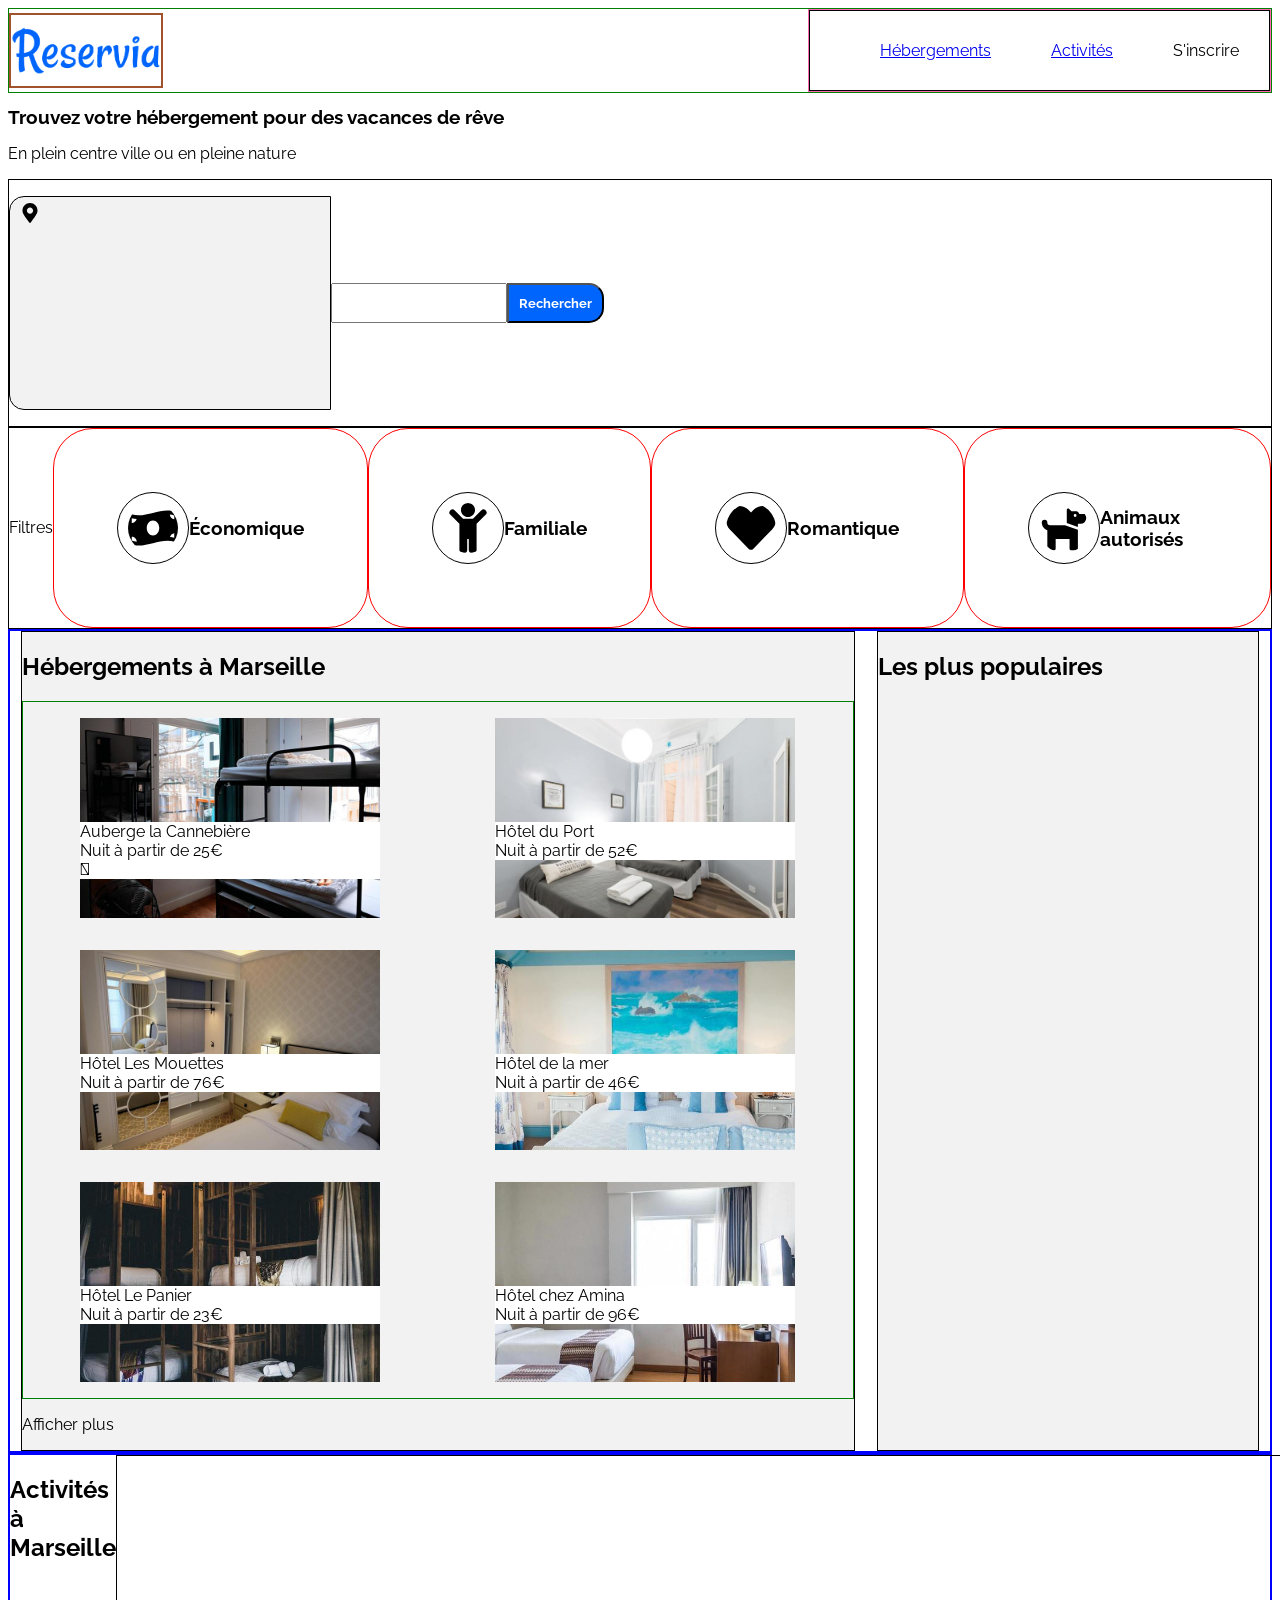
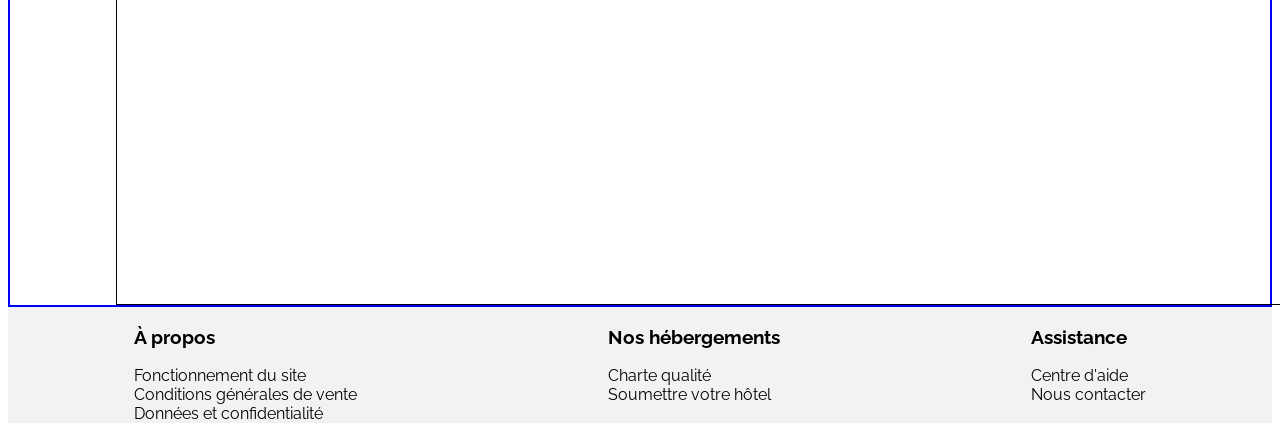
==== P2_alignan_jeanbaptiste/index.html @ acdf5f03 "Add files via upload Img section1 (hébergement) positionné. Légende en cours d'implémentation" ====
<!Doctype html>

<html>
    <head>
        <meta charset="UTF-8">
        <!-- Open Graph data -->
        <meta property="og:title" content="Reservia"/>
        <meta property="og:type" content="website"/>
        <meta property="og:url" content="http://www.reservia.com/"/>
        <meta property="og:image" content="http://example.com/image.jpg"/>
        <meta property="og:description" content="Trouvez votre hébergement pour des vacances de rêve"/>
        <!-- Twitter Card data -->
        <meta name="twitter:card" content="Rerservia, le site de location d'hébergements en France">
        <meta name="twitter:site" content="@publisher_handle">
        <meta name="twitter:title" content="Reservia">
        <meta name="twitter:description" content="Trouvez votre hébergement pour des vacances de rêve">
        <meta name="twitter:creator" content="Jean-Baptiste ALIGNAN">
        <!-- Twitter Summary card images must be at least 200x200px -->
        <meta name="twitter:image" content="http://www.example.com/image.jpg">
        <link rel="stylesheet" href="style.css">
        <link href="https://fonts.googleapis.com/css2?family=Raleway:wght@100&display=swap" rel="stylesheet">
        <link rel="stylesheet" href="https://cdnjs.cloudflare.com/ajax/libs/font-awesome/4.7.0/css/font-awesome.min.css">
        <title>Reservia</title>
    </head>

    <body>

        <header>
            <div>
                <img src="Projet 2 - Reservia/images/logo/Reservia@3x.png" title="Reservia" alt="Logo Reservia" id="logo">
                <nav>
                    <ul>
                        <li><a href="#hebergements">Hébergements</a></li>
                        <li><a href="#activites">Activités</a></li>
                        <li>S'inscrire</li>
                    </ul>
                </nav>
            </div>
                
                    <h1>Trouvez votre hébergement pour des vacances de rêve</h1>
                    <p>En plein centre ville ou en pleine nature</p>
                
                <form method="POST" action="traitement.php">
                    <figure id="placeholder">
                        <img  src="Projet 2 - Reservia/images/icones/map-marker-alt-solid.svg" height="20px" width="20px">
                    </figure>
                    <input type="text" name="town" id="town">
                    <input type="submit" value="Rechercher">
                </form>

                <form method="POST" action="traitement.php">
                    <p>Filtres</p>
                    <input type="checkbox" name="economic" id="economic">
                    <label for="economic"><img  src="Projet 2 - Reservia/images/icones/money-bill-wave-solid.svg" class="icons">&#201;conomique</label>
                    <input type="checkbox" name="family" id="family">
                    <label for="family"><img  src="Projet 2 - Reservia/images/icones/child-solid.svg">Familiale</label>
                    <input type="checkbox" name="romantic" id="romantic">
                    <label for="romantic"><img  src="Projet 2 - Reservia/images/icones/heart-solid.svg" class="icons">Romantique</label>
                    <input type="checkbox" name="pet" id="pet">
                    <label for="pet"><img  src="Projet 2 - Reservia/images/icones/dog-solid.svg" class="icons">Animaux autorisés</label>
                </form>
        </header>


        <!--Première section
        Recherche des héergements et annonces les plus populaires-->
        <section>
            <article>
                <h2>Hébergements à Marseille</h2>
                    <div>
                        <figure>
                            <img src="Projet 2 - Reservia/images/hebergements/4_small/marcus-loke-WQJvWU_HZFo-unsplash.jpg">
                            <figcaption>Auberge la Cannebière<br>
                                        Nuit à partir de 25€<br>
                                        <i class="fas fa-camera"></i>
                                        </figcaption>
                        </figure>
                        <figure>
                            <img src="Projet 2 - Reservia/images/hebergements/4_small/fred-kleber-gTbaxaVLvsg-unsplash.jpg">
                            <figcaption>Hôtel du Port<br>
                                        Nuit à partir de 52€</figcaption>
                        </figure>
                        <figure>
                            <img src="Projet 2 - Reservia/images/hebergements/4_small/reisetopia-B8WIgxA_PFU-unsplash.jpg">
                            <figcaption>Hôtel Les Mouettes<br>
                                        Nuit à partir de 76€</figcaption>
                        </figure>                                       
                        <figure>
                            <img src="Projet 2 - Reservia/images/hebergements/4_small/annie-spratt-Eg1qcIitAuA-unsplash.jpg">
                            <figcaption>Hôtel de la mer<br>
                                        Nuit à partir de 46€<br>
                                        </figcaption>
                        </figure>
                        <figure>
                            <img src="Projet 2 - Reservia/images/hebergements/4_small/nicate-lee-kT-ZyaiwBe0-unsplash.jpg" alt="">
                        <figcaption>Hôtel Le Panier<br>
                                    Nuit à partir de 23€</figcaption>
                        </figure>
                        <figure>
                            <img src="Projet 2 - Reservia/images/hebergements/4_small/febrian-zakaria-M6S1WvfW68A-unsplash.jpg">
                            <figcaption>Hôtel chez Amina<br>
                                        Nuit à partir de 96€</figcaption>
                        </figure>
                    </div>                   
                <p>Afficher plus</p>
            </article>
            
            <aside class="containerTwo">
                <h2>Les plus populaires</h2>
                <div>
                    <figure class="imageTown">
                        <img src="" alt="">
                        <figcaption></figcaption>
                    </figure>
                    <figure class="imageTown">
                        <img src="" alt="">
                        <figcaption></figcaption>
                    </figure>
                    <figure class="imageTown">
                        <img src="" alt="">
                        <figcaption></figcaption>
                    </figure>
                </div>
            </aside>
        </section>

        <!--Deuxième section
        Les activités de la ville-->
        <section>
            <h2 id="activites">Activités à Marseille</h2>
            <div class="activities">
                <div>
                    <figure class="imageTown">
                        <img src="" alt="">
                        <figcaption></figcaption>
                    </figure>
                </div>
                <div>
                    <figure class="imageTown">
                        <img src="" alt="">
                        <figcaption></figcaption>
                    </figure>
                    <figure class="imageTown">
                        <img src="" alt="">
                        <figcaption></figcaption>
                    </figure>
                </div>
                <div>
                    <figure class="imageTown">
                        <img src="" alt="">
                        <figcaption></figcaption>
                    </figure>
                </div>
                <div>
                    <figure class="imageTown">
                        <img src="" alt="">
                        <figcaption></figcaption>
                    </figure>
                    <figure class="imageTown">
                        <img src="" alt="">
                        <figcaption></figcaption>
                    </figure>
                </div>
            </div>
        </section>
 
        <!--Footer-->
        <footer>
            <div>
            <h3>&#192; propos</h3>
                <span>Fonctionnement du site</span>
                <span>Conditions générales de vente</span>
                <span>Données et confidentialité</span>
            </div>
            <div>
            <h3>Nos hébergements</h3>
                <span>Charte qualité</span>
                <span>Soumettre votre hôtel</span>
            </div>
            <div>
            <h3>Assistance</h3>
                <span>Centre d'aide</span>
                <span>Nous contacter</span>
            </div>
        </footer>
        

    </body>

</html>
---- P2_alignan_jeanbaptiste/style.css ----
*{
    font-family: 'Raleway', sans-serif;
}

#logo{
    width: 150px;
    border: 2px solid sienna;
}

header div:first-child{
    display: flex;
    justify-content: space-between;
    align-items: center;
    border: 1px solid green;
}

nav{
    border: 1px solid hotpink;
}

nav ul{
    display: flex;
    list-style-type: none;
    margin: 0;
    border: 1px solid black;
}

nav ul li{
    margin: 0 30px;
    padding: 30px 0;
}

h1{
    font: bold 1.2em 'Raleway', sans-serif;
}

form{
    display: flex;
    align-items: center;
    border: 1px solid black;
}

#placeholder{
    margin-right: 0;
    margin-left: 0;
    padding: 6px 10px 6px 10px;
    background-color:  #F2F2F2;
    border-radius: 15px 0 0 15px;
    border: 1px solid black;
}

input[type="text"]{
    padding: 10px 0 10px 0;
}

input[type="submit"]{
    background-color: #0065FC;
    font-weight: bold;
    color: #FFFFFF;
    padding: 10px;
    border-radius: 0 15px 15px 0;
}

input[type="checkbox"]{
    display: none;
}

label[for]{
    display: flex;
    align-items: center;
    border: 1px solid red;
    font: bold 1.2em 'Raleway', sans-serif;
    padding: 5%;
    border-radius: 40px;
}

label img{
    width: 50px;
    height: 50px;
    border-radius: 50%;
    font-size: 50px;
    padding: 10px;
    border: 1px solid black;
}

section{
    border: 2px solid blue;
    display: flex;
    justify-content: space-around;
}

article{
    background-color: #F2F2F2;
    border: 1px solid black;
    width: 66%;
}

article div{
    border: 1px solid green;
    display: flex;
    justify-content: space-around;
    flex-wrap: wrap;
}

figure{
    width: 300px;
    height: 200px;
}

article div figure img{
    width: 100%;
    height: 100%;
    object-fit: cover;
}

figcaption{
    position: relative;
    bottom:100px;
    background-color: #FFFFFF;
}

.containerTwo{
    background-color: #F2F2F2;
    border: 1px solid black;
}

.activities{
    display: flex;
    justify-content: space-around;
    border: 1px solid black;
}

.imageTown img{
    width: 100%;
     object-fit: cover;
}

footer{
    display: flex;
    justify-content: space-around;
    background-color: #F2F2F2;
}

footer div{
    display: flex;
    flex-direction: column;
}
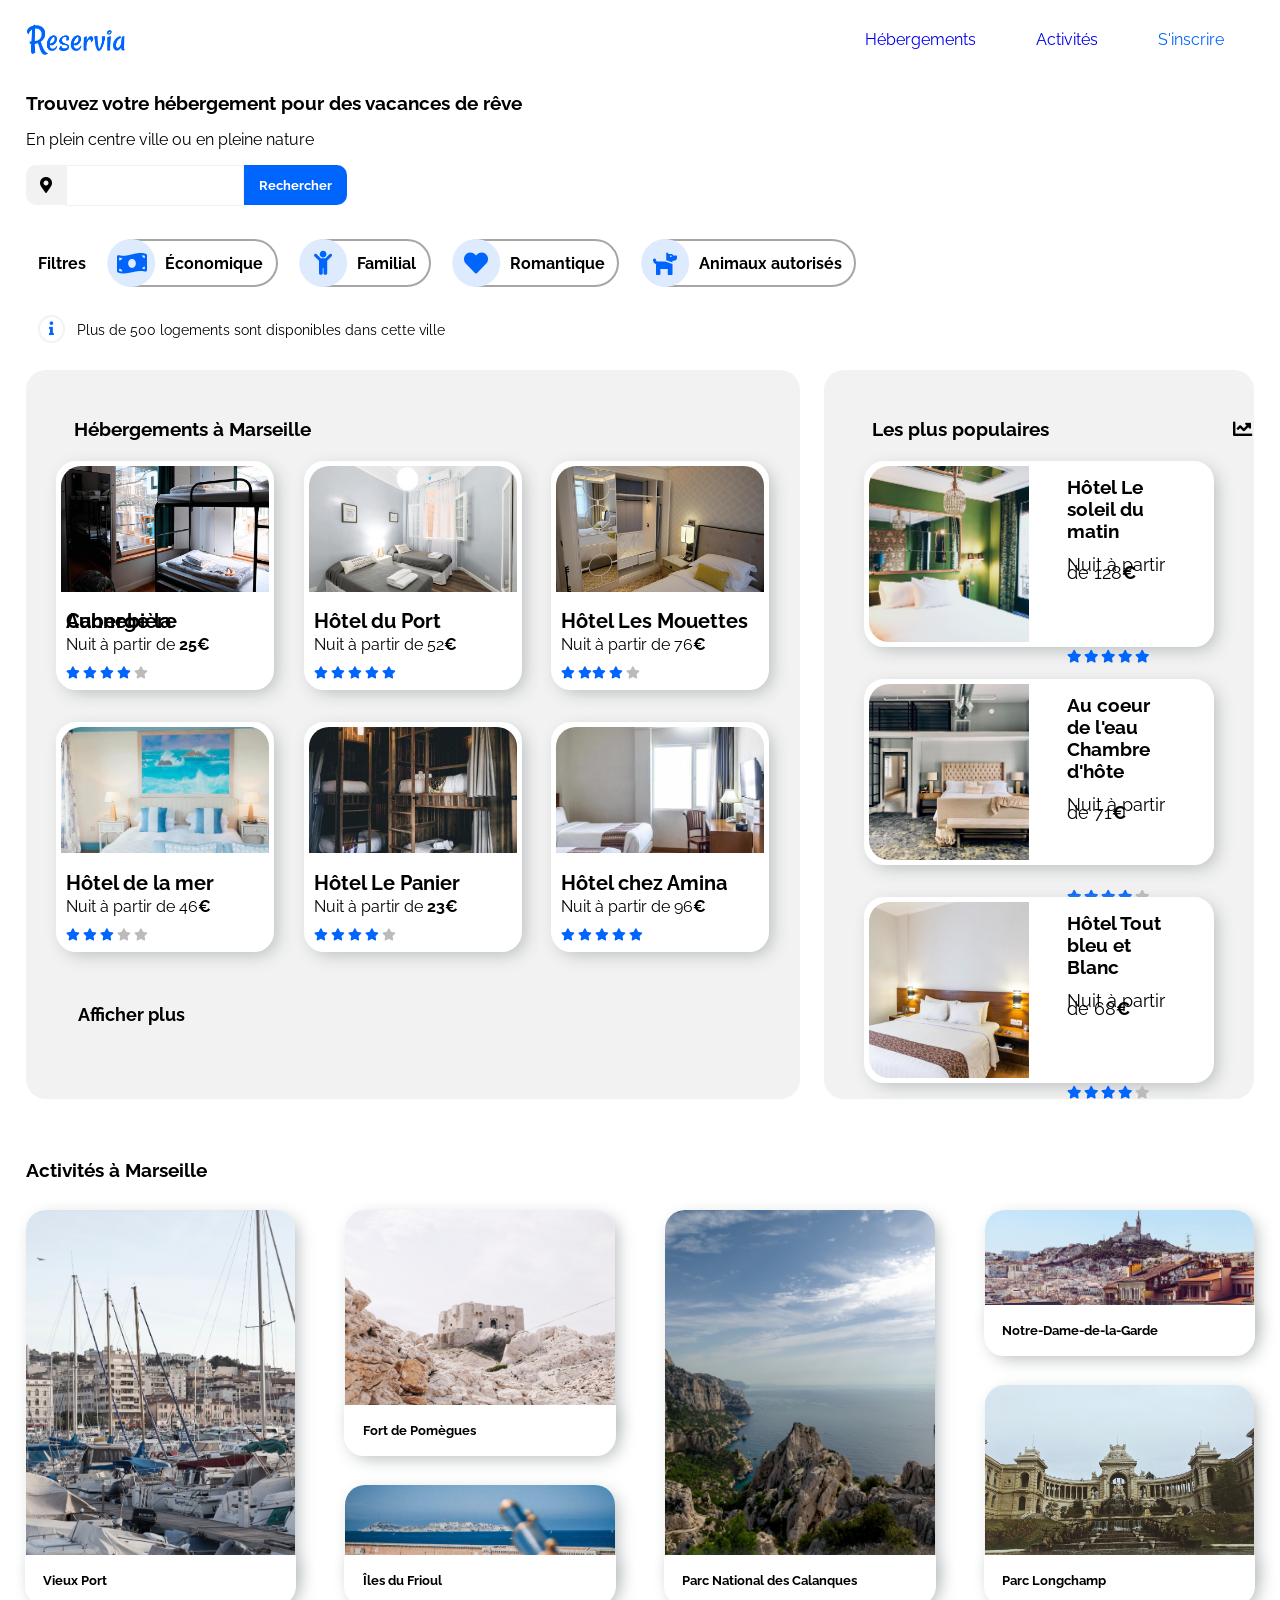
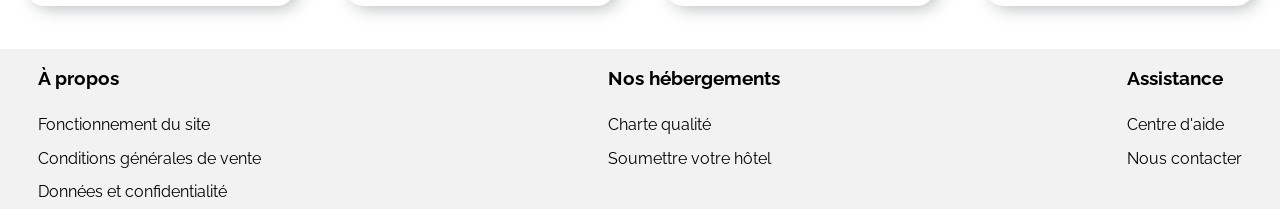
==== commit 932abfa1: "Desktop fini; Iphone presque terminé; Tablette à faire" ====
--- a/P2_alignan_jeanbaptiste/index.html
+++ b/P2_alignan_jeanbaptiste/index.html
@@ -1,190 +1,318 @@
-<!Doctype html>
-
-<html>
-    <head>
-        <meta charset="UTF-8">
-        <!-- Open Graph data -->
-        <meta property="og:title" content="Reservia"/>
-        <meta property="og:type" content="website"/>
-        <meta property="og:url" content="http://www.reservia.com/"/>
-        <meta property="og:image" content="http://example.com/image.jpg"/>
-        <meta property="og:description" content="Trouvez votre hébergement pour des vacances de rêve"/>
-        <!-- Twitter Card data -->
-        <meta name="twitter:card" content="Rerservia, le site de location d'hébergements en France">
-        <meta name="twitter:site" content="@publisher_handle">
-        <meta name="twitter:title" content="Reservia">
-        <meta name="twitter:description" content="Trouvez votre hébergement pour des vacances de rêve">
-        <meta name="twitter:creator" content="Jean-Baptiste ALIGNAN">
-        <!-- Twitter Summary card images must be at least 200x200px -->
-        <meta name="twitter:image" content="http://www.example.com/image.jpg">
-        <link rel="stylesheet" href="style.css">
-        <link href="https://fonts.googleapis.com/css2?family=Raleway:wght@100&display=swap" rel="stylesheet">
-        <link rel="stylesheet" href="https://cdnjs.cloudflare.com/ajax/libs/font-awesome/4.7.0/css/font-awesome.min.css">
-        <title>Reservia</title>
-    </head>
-
-    <body>
-
-        <header>
-            <div>
-                <img src="Projet 2 - Reservia/images/logo/Reservia@3x.png" title="Reservia" alt="Logo Reservia" id="logo">
-                <nav>
-                    <ul>
-                        <li><a href="#hebergements">Hébergements</a></li>
-                        <li><a href="#activites">Activités</a></li>
-                        <li>S'inscrire</li>
-                    </ul>
-                </nav>
-            </div>
-                
-                    <h1>Trouvez votre hébergement pour des vacances de rêve</h1>
-                    <p>En plein centre ville ou en pleine nature</p>
-                
-                <form method="POST" action="traitement.php">
-                    <figure id="placeholder">
-                        <img  src="Projet 2 - Reservia/images/icones/map-marker-alt-solid.svg" height="20px" width="20px">
-                    </figure>
-                    <input type="text" name="town" id="town">
-                    <input type="submit" value="Rechercher">
-                </form>
-
-                <form method="POST" action="traitement.php">
-                    <p>Filtres</p>
-                    <input type="checkbox" name="economic" id="economic">
-                    <label for="economic"><img  src="Projet 2 - Reservia/images/icones/money-bill-wave-solid.svg" class="icons">&#201;conomique</label>
-                    <input type="checkbox" name="family" id="family">
-                    <label for="family"><img  src="Projet 2 - Reservia/images/icones/child-solid.svg">Familiale</label>
-                    <input type="checkbox" name="romantic" id="romantic">
-                    <label for="romantic"><img  src="Projet 2 - Reservia/images/icones/heart-solid.svg" class="icons">Romantique</label>
-                    <input type="checkbox" name="pet" id="pet">
-                    <label for="pet"><img  src="Projet 2 - Reservia/images/icones/dog-solid.svg" class="icons">Animaux autorisés</label>
-                </form>
-        </header>
-
-
-        <!--Première section
-        Recherche des héergements et annonces les plus populaires-->
-        <section>
-            <article>
-                <h2>Hébergements à Marseille</h2>
-                    <div>
-                        <figure>
-                            <img src="Projet 2 - Reservia/images/hebergements/4_small/marcus-loke-WQJvWU_HZFo-unsplash.jpg">
-                            <figcaption>Auberge la Cannebière<br>
-                                        Nuit à partir de 25€<br>
-                                        <i class="fas fa-camera"></i>
-                                        </figcaption>
-                        </figure>
-                        <figure>
-                            <img src="Projet 2 - Reservia/images/hebergements/4_small/fred-kleber-gTbaxaVLvsg-unsplash.jpg">
-                            <figcaption>Hôtel du Port<br>
-                                        Nuit à partir de 52€</figcaption>
-                        </figure>
-                        <figure>
-                            <img src="Projet 2 - Reservia/images/hebergements/4_small/reisetopia-B8WIgxA_PFU-unsplash.jpg">
-                            <figcaption>Hôtel Les Mouettes<br>
-                                        Nuit à partir de 76€</figcaption>
-                        </figure>                                       
-                        <figure>
-                            <img src="Projet 2 - Reservia/images/hebergements/4_small/annie-spratt-Eg1qcIitAuA-unsplash.jpg">
-                            <figcaption>Hôtel de la mer<br>
-                                        Nuit à partir de 46€<br>
-                                        </figcaption>
-                        </figure>
-                        <figure>
-                            <img src="Projet 2 - Reservia/images/hebergements/4_small/nicate-lee-kT-ZyaiwBe0-unsplash.jpg" alt="">
-                        <figcaption>Hôtel Le Panier<br>
-                                    Nuit à partir de 23€</figcaption>
-                        </figure>
-                        <figure>
-                            <img src="Projet 2 - Reservia/images/hebergements/4_small/febrian-zakaria-M6S1WvfW68A-unsplash.jpg">
-                            <figcaption>Hôtel chez Amina<br>
-                                        Nuit à partir de 96€</figcaption>
-                        </figure>
-                    </div>                   
-                <p>Afficher plus</p>
-            </article>
-            
-            <aside class="containerTwo">
-                <h2>Les plus populaires</h2>
-                <div>
-                    <figure class="imageTown">
-                        <img src="" alt="">
-                        <figcaption></figcaption>
-                    </figure>
-                    <figure class="imageTown">
-                        <img src="" alt="">
-                        <figcaption></figcaption>
-                    </figure>
-                    <figure class="imageTown">
-                        <img src="" alt="">
-                        <figcaption></figcaption>
-                    </figure>
-                </div>
-            </aside>
-        </section>
-
-        <!--Deuxième section
-        Les activités de la ville-->
-        <section>
-            <h2 id="activites">Activités à Marseille</h2>
-            <div class="activities">
-                <div>
-                    <figure class="imageTown">
-                        <img src="" alt="">
-                        <figcaption></figcaption>
-                    </figure>
-                </div>
-                <div>
-                    <figure class="imageTown">
-                        <img src="" alt="">
-                        <figcaption></figcaption>
-                    </figure>
-                    <figure class="imageTown">
-                        <img src="" alt="">
-                        <figcaption></figcaption>
-                    </figure>
-                </div>
-                <div>
-                    <figure class="imageTown">
-                        <img src="" alt="">
-                        <figcaption></figcaption>
-                    </figure>
-                </div>
-                <div>
-                    <figure class="imageTown">
-                        <img src="" alt="">
-                        <figcaption></figcaption>
-                    </figure>
-                    <figure class="imageTown">
-                        <img src="" alt="">
-                        <figcaption></figcaption>
-                    </figure>
-                </div>
-            </div>
-        </section>
- 
-        <!--Footer-->
-        <footer>
-            <div>
-            <h3>&#192; propos</h3>
-                <span>Fonctionnement du site</span>
-                <span>Conditions générales de vente</span>
-                <span>Données et confidentialité</span>
-            </div>
-            <div>
-            <h3>Nos hébergements</h3>
-                <span>Charte qualité</span>
-                <span>Soumettre votre hôtel</span>
-            </div>
-            <div>
-            <h3>Assistance</h3>
-                <span>Centre d'aide</span>
-                <span>Nous contacter</span>
-            </div>
-        </footer>
-        
-
-    </body>
-
+<!Doctype html>
+
+<html lang="fr">
+    <head>
+        <meta charset="UTF-8">
+        <meta name="viewport" content="width=device-width, initial-scale=1.0">
+        <!-- Open Graph data -->
+        <meta property="og:title" content="Reservia"/>
+        <meta property="og:type" content="website"/>
+        <meta property="og:url" content="http://www.reservia.com/"/>
+        <meta property="og:image" content="http://example.com/image.jpg"/>
+        <meta property="og:description" content="Trouvez votre hébergement pour des vacances de rêve"/>
+        <!-- Twitter Card data -->
+        <meta name="twitter:card" content="Rerservia, le site de location d'hébergements en France">
+        <meta name="twitter:site" content="@publisher_handle">
+        <meta name="twitter:title" content="Reservia">
+        <meta name="twitter:description" content="Trouvez votre hébergement pour des vacances de rêve">
+        <meta name="twitter:creator" content="Jean-Baptiste ALIGNAN">
+        <!-- Twitter Summary card images must be at least 200x200px -->
+        <meta name="twitter:image" content="http://www.example.com/image.jpg">
+        <link rel="stylesheet" href="style.css">
+        <!-- Police 'Raleway' de Google font-->
+        <link href="https://fonts.googleapis.com/css2?family=Raleway:wght@400;700&display=swap" rel="stylesheet"> 
+        <link rel="stylesheet" href="https://use.fontawesome.com/releases/v5.15.1/css/all.css" integrity="sha384-vp86vTRFVJgpjF9jiIGPEEqYqlDwgyBgEF109VFjmqGmIY/Y4HV4d3Gp2irVfcrp" crossorigin="anonymous">
+        <title>Reservia</title>
+    </head>
+
+    <body>
+
+        <header>
+            <div>
+                <img src="Projet2-Reservia/images/logo/Reservia@3x.png" title="Reservia" alt="Logo Reservia" id="logo">
+                <nav>
+                    <ul>
+                        <li><a href="#hebergements">Hébergements</a></li>
+                        <li><a href="#activites">Activités</a></li>
+                        <li><a href="">S'inscrire</a></li>
+                    </ul>
+                </nav>
+            </div>
+                
+                    <h1>Trouvez votre hébergement pour des vacances de rêve</h1>
+                    <p>En plein centre ville ou en pleine nature</p>
+                
+
+                <!--Barre de recherche-->
+                <form method="POST" action="traitement.php">
+                    <input type="text" name="town" id="town">
+                    <input type="submit" value="Rechercher">
+                </form>
+
+                <!--Filtre-->
+                <form method="POST" action="traitement.php">
+                    <p>Filtres</p>
+                    <input type="checkbox" name="economic" id="economic">
+                    <label for="economic">&#201;conomique</label>
+                    <input type="checkbox" name="family" id="family">
+                    <label for="family">Familial</label>
+                    <input type="checkbox" name="romantic" id="romantic">
+                    <label for="romantic">Romantique</label>
+                    <input type="checkbox" name="pet" id="pet">
+                    <label for="pet">Animaux autorisés</label>
+                </form>
+
+                <p>Plus de 500 logements sont disponibles dans cette ville</p>
+        </header>
+
+
+        <!--Première section
+        Recherche des héergements et annonces les plus populaires-->
+        <section>
+
+            <!--Les hébergements-->
+            <article>
+                <h2 id="hebergements"><strong>Hébergements à Marseille</strong></h2>
+                    <div>
+
+                        <figure>
+                            <a href=""><img src="Projet2-Reservia/images/hebergements/4_small/marcus-loke-WQJvWU_HZFo-unsplash.jpg" alt="Auberge la Cannebière"></a>
+                            <figcaption>
+                                <a href="">
+                                    <h3>Auberge la Cannebière</h3>
+                                    <p>Nuit à partir de <strong>25&euro;</strong></p>
+                                    <p>
+                                        <i class="fas fa-star fa-star-full"></i>
+                                        <i class="fas fa-star fa-star-full"></i>
+                                        <i class="fas fa-star fa-star-full"></i>
+                                        <i class="fas fa-star fa-star-full"></i>
+                                        <i class="fas fa-star fa-star-empty"></i>
+                                    </p>
+                                </a>
+                            </figcaption>
+                        </figure>
+
+                        <figure>
+                            <a href=""><img src="Projet2-Reservia/images/hebergements/4_small/fred-kleber-gTbaxaVLvsg-unsplash.jpg" alt="Hôtel du Port"></a>
+                            <figcaption>
+                                <a href="">
+                                    <h3>Hôtel du Port</h3>
+                                    <p>Nuit à partir de 52<strong>&euro;</strong></p>
+                                    <p>
+                                        <i class="fas fa-star fa-star-full"></i>
+                                        <i class="fas fa-star fa-star-full"></i>
+                                        <i class="fas fa-star fa-star-full"></i>
+                                        <i class="fas fa-star fa-star-full"></i>
+                                        <i class="fas fa-star fa-star-full"></i>
+                                    </p>
+                                </a>
+                            </figcaption>
+                        </figure>
+
+                        <figure>
+                            <a href=""><img src="Projet2-Reservia/images/hebergements/4_small/reisetopia-B8WIgxA_PFU-unsplash.jpg" alt="Hôtel Les Mouettes"></a>
+                            <figcaption>
+                                <a href="">
+                                    <h3>Hôtel Les Mouettes</h3>
+                                    <p>Nuit à partir de 76<strong>&euro;</strong></p>
+                                    <p>
+                                        <i class="fas fa-star fa-star-full"></i>
+                                        <i class="fas fa-star fa-star-full"></i><i class="fas fa-star fa-star-full"></i>
+                                        <i class="fas fa-star fa-star-full"></i>
+                                        <i class="fas fa-star fa-star-empty"></i>
+                                    </p>
+                                </a>
+                            </figcaption>
+                        </figure> 
+
+                        <figure>
+                            <a href=""><img src="Projet2-Reservia/images/hebergements/4_small/annie-spratt-Eg1qcIitAuA-unsplash.jpg" alt="Hôtel de la mer"></a>
+                            <figcaption>
+                                <a href="">
+                                    <h3>Hôtel de la mer</h3>
+                                    <p>Nuit à partir de 46<strong>&euro;</strong></p>
+                                    <p>
+                                        <i class="fas fa-star fa-star-full"></i>
+                                        <i class="fas fa-star fa-star-full"></i>
+                                        <i class="fas fa-star fa-star-full"></i>
+                                        <i class="fas fa-star fa-star-empty"></i>
+                                        <i class="fas fa-star fa-star-empty"></i>
+                                    </p>
+                                </a>
+                            </figcaption>
+                        </figure>
+
+                        <figure>
+                            <a href=""><img src="Projet2-Reservia/images/hebergements/4_small/nicate-lee-kT-ZyaiwBe0-unsplash.jpg" alt="Hôtel Le Panier"></a>
+                            <figcaption>
+                                <a href="">
+                                    <h3>Hôtel Le Panier</h3>
+                                    <p>Nuit à partir de <strong>23&euro;</strong></p>
+                                    <p>
+                                        <i class="fas fa-star fa-star-full"></i>
+                                        <i class="fas fa-star fa-star-full"></i>
+                                        <i class="fas fa-star fa-star-full"></i>
+                                        <i class="fas fa-star fa-star-full"></i>
+                                        <i class="fas fa-star fa-star-empty"></i>
+                                    </p>
+                                </a>
+                            </figcaption>
+                        </figure>
+
+                        <figure>
+                            <a href=""><img src="Projet2-Reservia/images/hebergements/4_small/febrian-zakaria-M6S1WvfW68A-unsplash.jpg" alt="Hôtel chez Amina"></a>
+                            <figcaption>
+                                <a href="">
+                                    <h3>Hôtel chez Amina</h3>
+                                    <p>Nuit à partir de 96<strong>&euro;</strong></p>
+                                    <p>
+                                        <i class="fas fa-star fa-star-full"></i>
+                                        <i class="fas fa-star fa-star-full"></i>
+                                        <i class="fas fa-star fa-star-full"></i>
+                                        <i class="fas fa-star fa-star-full"></i>
+                                        <i class="fas fa-star fa-star-full"></i>
+                                    </p>
+                                </a>
+                            </figcaption>
+                        </figure>
+
+                    </div>                   
+                <p>Afficher plus</p>
+            </article>
+            
+            <!--Aside, avec les hébergements par popularité-->
+            <aside>
+                <h2>Les plus populaires</h2>
+                    <div>
+
+                        <figure>
+                            <a href=""><img src="Projet2-Reservia/images/hebergements/2_large/emile-guillemot-Bj_rcSC5XfE-unsplash.jpg" alt="Hôtel Le soleil du matin"></a>
+                            <figcaption>
+                                <a href="">
+                                    <h3>Hôtel Le soleil du matin</h3>
+                                    <p>Nuit à partir de 128<strong>&euro;</strong></p>
+                                    <p>
+                                        <i class="fas fa-star fa-star-full"></i>
+                                        <i class="fas fa-star fa-star-full"></i>
+                                        <i class="fas fa-star fa-star-full"></i>
+                                        <i class="fas fa-star fa-star-full"></i>
+                                        <i class="fas fa-star fa-star-full"></i>
+                                    </p>
+                                </a>
+                            </figcaption>
+                        </figure>
+
+                        <figure>
+                            <a href=""><img src="Projet2-Reservia/images/hebergements/2_large/aw-creative-VGs8z60yT2c-unsplash.jpg" alt="Au coeur de l'eau Chambre d'hôte"></a>
+                            <figcaption>
+                                <a href="">
+                                    <h3>Au coeur de l'eau Chambre d'hôte</h3>
+                                    <p>Nuit à partir de 71<strong>&euro;</strong></p>
+                                    <p>
+                                        <i class="fas fa-star fa-star-full"></i>
+                                        <i class="fas fa-star fa-star-full"></i>
+                                        <i class="fas fa-star fa-star-full"></i>
+                                        <i class="fas fa-star fa-star-full"></i>
+                                        <i class="fas fa-star fa-star-empty"></i>
+                                    </p>
+                                </a>
+                            </figcaption>
+                        </figure>
+
+                        <figure>
+                            <a href=""><img src="Projet2-Reservia/images/hebergements/2_large/febrian-zakaria-sjvU0THccQA-unsplash.jpg" alt="Hôtel Tout bleu et Blanc"></a>
+                            <figcaption>
+                                <a href="">
+                                    <h3>Hôtel Tout bleu et Blanc</h3>
+                                    <p>Nuit à partir de 68<strong>&euro;</strong></p>
+                                    <p>
+                                        <i class="fas fa-star fa-star-full"></i>
+                                        <i class="fas fa-star fa-star-full"></i>
+                                        <i class="fas fa-star fa-star-full"></i>
+                                        <i class="fas fa-star fa-star-full"></i>
+                                        <i class="fas fa-star fa-star-empty"></i>
+                                    </p>
+                                </a>
+                            </figcaption>
+                        </figure>
+
+                    </div>
+            </aside>
+        </section>
+
+        <!--Deuxième section-->
+        <!--Les activités de la ville-->
+        <section>
+            <h2 id="activites">Activités à Marseille</h2>
+                <div id="gridSectionDeux">
+
+                    <figure id="ImageOne">
+                        <a href=""><img src="Projet2-Reservia/images/activites/1_xlarge/reno-laithienne-QUgJhdY5Fyk-unsplash.jpg" alt="Vieux Port"></a>
+                        <figcaption>
+                            <a href=""><h3>Vieux Port</h3></a>
+                        </figcaption>
+                    </figure>
+
+                    <figure id="ImageTwo">
+                        <a href=""><img src="Projet2-Reservia/images/activites/1_xlarge/paul-hermann-QFTrLdQIRhI-unsplash.jpg" alt="Fort de Pomègues"></a>
+                        <figcaption>
+                            <a href=""><h3>Fort de Pomègues</h3></a>
+                        </figcaption>
+                    </figure>
+
+                    <figure id="ImageThree">
+                        <a href=""><img src="Projet2-Reservia/images/activites/4_small/kevin-hikari-rV_Qd1l-VXg-unsplash.jpg" alt="&#206;les du Frioul"></a>                            
+                        <figcaption>
+                            <a href=""><h3>&#206;les du Frioul</h3></a>
+                        </figcaption>
+                        
+                    </figure>
+
+                    <figure id="ImageFour">
+                        <a href=""><img src="Projet2-Reservia/images/activites/1_xlarge/kilyan-sockalingum-NR8-cBCN3aI-unsplash.jpg" alt="Parc National des Calanques"></a>
+                        <figcaption>
+                            <a href=""><h3>Parc National des Calanques</h3></a>
+                        </figcaption>
+                    </figure>
+
+                    <figure id="ImageFive">
+                        <a href=""><img src="Projet2-Reservia/images/activites/1_xlarge/florian-wehde-xW9e8gdotxI-unsplash.jpg" alt="Notre-Dame-de-la-Garde"></a>
+                        <figcaption>
+                            <a href=""><h3>Notre-Dame-de-la-Garde</h3></a>
+                        </figcaption>
+                    </figure>
+
+                    <figure id="ImageSix">
+                        <a href=""><img src="Projet2-Reservia/images/activites/1_xlarge/lena-paulin-wH2-EJoDcV0-unsplash.jpg" alt="Parc Longchamp"></a>
+                        <figcaption>
+                            <a href=""><h3>Parc Longchamp</h3></a>
+                        </figcaption>
+                    </figure>
+
+                </div>
+        </section>
+ 
+        <!--Footer-->
+        <footer>
+            <div>
+            <h3>&#192; propos</h3>
+                <p>Fonctionnement du site</p>
+                <p>Conditions générales de vente</p>
+                <p>Données et confidentialité</p>
+            </div>
+            <div>
+            <h3>Nos hébergements</h3>
+                <p>Charte qualité</p>
+                <p>Soumettre votre hôtel</p>
+            </div>
+            <div>
+            <h3>Assistance</h3>
+                <p>Centre d'aide</p>
+                <p>Nous contacter</p>
+            </div>
+        </footer>
+        
+
+    </body>
+
 </html>
--- a/P2_alignan_jeanbaptiste/style.css
+++ b/P2_alignan_jeanbaptiste/style.css
@@ -1,147 +1,583 @@
-*{
-    font-family: 'Raleway', sans-serif;
-}
-
-#logo{
-    width: 150px;
-    border: 2px solid sienna;
-}
-
-header div:first-child{
-    display: flex;
-    justify-content: space-between;
-    align-items: center;
-    border: 1px solid green;
-}
-
-nav{
-    border: 1px solid hotpink;
-}
-
-nav ul{
-    display: flex;
-    list-style-type: none;
-    margin: 0;
-    border: 1px solid black;
-}
-
-nav ul li{
-    margin: 0 30px;
-    padding: 30px 0;
-}
-
-h1{
-    font: bold 1.2em 'Raleway', sans-serif;
-}
-
-form{
-    display: flex;
-    align-items: center;
-    border: 1px solid black;
-}
-
-#placeholder{
-    margin-right: 0;
-    margin-left: 0;
-    padding: 6px 10px 6px 10px;
-    background-color:  #F2F2F2;
-    border-radius: 15px 0 0 15px;
-    border: 1px solid black;
-}
-
-input[type="text"]{
-    padding: 10px 0 10px 0;
-}
-
-input[type="submit"]{
-    background-color: #0065FC;
-    font-weight: bold;
-    color: #FFFFFF;
-    padding: 10px;
-    border-radius: 0 15px 15px 0;
-}
-
-input[type="checkbox"]{
-    display: none;
-}
-
-label[for]{
-    display: flex;
-    align-items: center;
-    border: 1px solid red;
-    font: bold 1.2em 'Raleway', sans-serif;
-    padding: 5%;
-    border-radius: 40px;
-}
-
-label img{
-    width: 50px;
-    height: 50px;
-    border-radius: 50%;
-    font-size: 50px;
-    padding: 10px;
-    border: 1px solid black;
-}
-
-section{
-    border: 2px solid blue;
-    display: flex;
-    justify-content: space-around;
-}
-
-article{
-    background-color: #F2F2F2;
-    border: 1px solid black;
-    width: 66%;
-}
-
-article div{
-    border: 1px solid green;
-    display: flex;
-    justify-content: space-around;
-    flex-wrap: wrap;
-}
-
-figure{
-    width: 300px;
-    height: 200px;
-}
-
-article div figure img{
-    width: 100%;
-    height: 100%;
-    object-fit: cover;
-}
-
-figcaption{
-    position: relative;
-    bottom:100px;
-    background-color: #FFFFFF;
-}
-
-.containerTwo{
-    background-color: #F2F2F2;
-    border: 1px solid black;
-}
-
-.activities{
-    display: flex;
-    justify-content: space-around;
-    border: 1px solid black;
-}
-
-.imageTown img{
-    width: 100%;
-     object-fit: cover;
-}
-
-footer{
-    display: flex;
-    justify-content: space-around;
-    background-color: #F2F2F2;
-}
-
-footer div{
-    display: flex;
-    flex-direction: column;
+*{
+    font-family: 'Raleway', sans-serif;
+}
+
+body{       /*Tentative de gérer la disposition et les emplacements des parties du site*/
+    display: flex;
+    flex-direction: column;
+    justify-content: space-between;
+    margin: 0 0;
+}
+
+
+/*CSS du Header*/
+header, section{
+    margin: 0 2%;
+}
+
+#logo{
+    width: 100px;
+}
+
+header div:first-child{     /*Le Logo*/
+    display: flex;
+    justify-content: space-between;
+    align-items: center;
+}
+
+nav ul{
+    display: flex;
+    list-style-type: none;
+    margin: 0;
+}
+
+nav ul li{
+    margin: 0 30px;
+    padding: 30px 0;
+}
+
+a:link{
+    text-decoration: none;
+}
+
+nav ul li a:hover{
+    color:  #0065FC;
+    border-top: 2px solid  #0065FC;
+    padding-top: 20px;
+}
+
+a:visited{
+    color: black;
+    text-decoration: none;
+}
+
+ul li:last-child a{
+    color: #0065FC;
+}
+
+h1{
+    font: bold 1.2em 'Raleway', sans-serif;
+}
+
+form{
+    display: flex;
+    align-items: center;
+}
+
+form:first-of-type{
+    margin-bottom: 2em;
+}
+
+form:first-of-type::before{
+    display: flex;
+    justify-content: space-around;
+    align-items: center;
+    font-family: "Font Awesome 5 Free";
+    font-weight: 900;
+    content: "\f3c5";
+    width: 2.5em;
+    height: 2.5em;
+    border-radius: 10px 0 0 10px;
+    background-color: #F2F2F2;
+}
+
+input[type="text"]{
+    height: 2.75em;
+    border: 1px solid #F2F2F2;
+}
+
+input[type="submit"]{
+    background-color: #0065FC;
+    font-weight: bold;
+    color: #FFFFFF;
+    height: 3em;
+    padding: 0 15px;
+    border: 0;
+    border-radius: 0 10px 10px 0;
+}
+
+form p{
+    font: bolder 1em 'Raleway', sans-serif;
+    margin-right: 1%;
+    margin-left: 1%;
+}
+
+input[type="checkbox"]{
+    display: none;
+}
+
+header form:last-child{     /*La barre de Recherche*/
+    display: flex;
+}
+
+label[for]{
+    display: flex;
+    align-items: center;
+    justify-content: space-between;
+    height: 2.75em;
+    border: 2px solid #a8a5a5;
+    font: bold 1.2em 'Raleway', sans-serif;
+    padding-right: 1%;
+    border-radius: 40px;
+    font: bolder 1em 'Raleway', sans-serif;
+    margin: 0 1%;
+}
+
+label[for]:hover{
+    color: #FFFFFF;
+    background-color: #0065FC;
+}
+
+form>label::before{
+    display: flex;
+    justify-content: space-around;
+    align-items: center;
+    font-family: "Font Awesome 5 Free";
+    width: 2em;
+    height: 2em;
+    font-weight: 900;
+    font-size: 1.5em;
+    margin-right: 5px;
+    border-radius: 50%;
+    transform: translateX(-0.2em);
+    color: #0065FC;
+    background-color: #DEEBFF;
+
+}
+
+form label:first-of-type::before{
+    content: "\f53a";
+}
+
+label:nth-of-type(2)::before{
+    content:"\f1ae";
+}
+
+label:nth-of-type(3)::before{
+    content:"\f004";
+}
+
+label:last-child::before{
+    content: "\f6d3";
+}
+
+header p:last-child{
+    display: flex;
+    align-items: center;
+    font: 0.9em 'Raleway', sans-serif;
+}
+
+header p:last-child::before{
+    display: flex;
+    justify-content: space-around;
+    align-items: center;
+    font-family: "Font Awesome 5 Free";
+    width: 1em;
+    font-weight: 900;
+    font-size: 0.9em;
+    margin: 1%;
+    padding: 5px;
+    border: 2px solid  #F2F2F2;
+    border-radius: 50%;
+    color: #0065FC;
+    content: "\f129";
+}
+/*Fin du CSS du header*/
+
+h2{
+    font: bold 1.2em 'Raleway', sans-serif;
+    margin: 2.5em 0 0.25em 2.5em;
+}
+
+section:first-of-type{      /*Première Section "Hébergements" et Les plus populaires*/
+    display: flex;
+    justify-content: space-between;
+    margin-bottom: 1em;
+}
+
+article{
+    width: 63%;
+    border-radius: 20px;
+    background-color: #F2F2F2;
+}
+
+article div{        /*Disposition des hébergements dans la div*/
+    display: flex;
+    justify-content: space-around;
+    flex-wrap: wrap;
+    padding: 0 2%;
+}
+
+article figure{
+    width: 28%;
+    margin-right: 1%;
+    margin-left: 1%;
+    border: 5px solid #FFFFFF;
+    border-radius: 20px;
+    background-color: #FFFFFF;
+    box-shadow: 5px 5px 18px -3px #B4B9BA;
+}
+
+article div figure img{     /*Recouvrement des images dans figure(le contenant)*/
+    width: 100%;
+    height: 7.9em;
+    object-fit: cover;
+    border-radius: 20px 20px 0 0;
+}
+
+article figcaption{     /*Habillage CSS des légendes*/
+    border: 5px solid #FFFFFF;
+    border-radius: 0 0 20px 20px;
+    background-color: #FFFFFF;
+    font: 0.9em 'Raleway', sans-serif;
+}
+
+article figcaption h3{
+    font: bolder 1.4em 'Raleway', sans-serif;
+    line-height: 0;
+}
+
+article figure p:last-of-type{
+    font: bolder 0.85em 'Raleway', sans-serif;
+    margin-bottom: 0;
+}
+
+article > p{
+    font: bolder 1.1em 'Raleway', sans-serif;
+    margin: 2.1em 0 3em 3em;
+}
+
+figcaption p{
+    font: 1.1em 'Raleway', sans-serif;
+    line-height: 0.5em;
+}
+
+aside figcaption p:last-child{
+    margin-top: 5.5em;
+    font: 0.8em 'Raleway', sans-serif;
+}
+
+.fa-star-full{
+    color:#0065FC;
+}
+
+.fa-star-empty{
+    color: #bbbbbb;
+}
+
+aside{      /*Disposition des éléments du aside*/
+    display: flex;
+    flex-direction: column;
+    width: 35%;
+    border-radius: 20px;
+    background-color: #F2F2F2;
+}
+
+aside h2::after{
+    font-family: "Font Awesome 5 Free";
+    font-weight: 900;
+    font-size: 1em;
+    content:"\f201";
+    margin-left: 48%;
+}
+
+aside div{      /*Disposition des hébergements dans la div du aside*/
+    display: flex;
+    flex-direction: column;
+}
+
+aside figure {
+    display: flex;
+    height: 11em;
+    border: 5px solid #FFFFFF;
+    border-radius: 20px;
+    background-color: #FFFFFF;
+    box-shadow: 5px 5px 18px -3px #B4B9BA;
+}
+
+aside img{
+    width: 10em;
+    height: 11em;
+    object-fit: cover;
+    border-radius: 20px 0 0 20px;
+}
+
+aside a:nth-of-type(2){
+    flex-grow: 2;
+}
+
+aside figcaption{
+    padding: 3% 10% 1% 11%;
+    font: 1em 'Raleway', sans-serif;
+    line-height: normal;
+    border-radius: 0 20px 20px 0;
+    background-color: #FFFFFF;
+}
+
+aside h3{
+    margin-top: 0;
+}
+
+body section:nth-child(3) figure{
+    margin: 0;
+    box-shadow: 5px 5px 18px -3px #B4B9BA;
+}
+
+body section:nth-child(3) img{
+    width: 100%;
+    height: 100%;
+    object-fit: cover;
+}
+
+section:nth-of-type(2) h2{
+    font: bold 1.2em 'Raleway', sans-serif;
+    margin: 2.3em 0 1.5em 0;
+}
+
+#gridSectionDeux{       /*Disposition des images de la section 2 par un display:grid*/
+    display: grid;
+    grid-template-columns: repeat(4, 1fr);
+    grid-template-rows: 125px 50px 100px;
+    grid-gap: 50px;
+}
+
+#gridSectionDeux figure, img{
+    border-radius: 20px;
+}
+
+#gridSectionDeux figcaption{
+    position: relative;
+    bottom: 3em;
+    margin: 0 -1px;
+    padding-left: 5%;
+    border: 5px solid #FFFFFF;
+    border-radius: 0 0 20px 20px;
+    box-shadow: 5px 5px 18px -3px #B4B9BA;
+    background-color: #FFFFFF;
+    font: 0.70em 'Raleway', sans-serif;
+}
+
+#ImageOne{
+    grid-column: 1 / 2;
+    grid-row: 1 / 4;
+}
+
+#ImageTwo{
+    grid-column: 2 / 3;
+    grid-row: 1 / 3;
+}
+
+#ImageThree{
+    grid-column: 2 / 3;
+    grid-row: 3 / 4;
+}
+
+#ImageFour{
+    grid-column: 3 / 4;
+    grid-row: 1 / 4;
+}
+
+#ImageFive{
+    grid-column: 4 / 5;
+    grid-row: 1 / 2;
+}
+
+#ImageSix{
+    grid-column: 4 / 5;
+    grid-row: 2 / 4;
+}
+
+/*Footer*/
+footer{
+    display: flex;
+    justify-content: space-between;
+    margin-top: 4em;
+    padding: 0 3%;
+    background-color: #F2F2F2;
+}
+
+footer div{
+    display: flex;
+    flex-direction: column;
+}
+
+footer div p{
+    line-height: 0.1em;
+}
+/*Fin du Footer*/
+
+
+@media screen and (max-width: 400px){
+
+
+    header{
+        display: flex;
+        flex-direction: column;
+        align-items: center;
+    }
+
+    nav ul{
+        display: flex;
+        flex-wrap: wrap;
+        border: 1px solid black;
+    }
+
+    #logo{
+        float: left;
+    }
+
+    nav ul li:last-of-type{
+        order: -1;
+        font: bold 1.1em 'Raleway', sans-serif;
+    }
+
+    h1{
+        padding-left: 1.1em;
+        font:  bold 1.3em 'Raleway', sans-serif;
+    }
+
+    h1 + p{
+        text-align: start;
+        margin-top: 0;
+        margin-left: -1em;
+    }
+
+    form:first-of-type::before{
+        width: 3em;
+        height: 3em;
+        margin-left: -12%;
+    }
+
+    form:first-of-type{
+        margin-bottom: 0;
+    }
+
+    input[type="text"]{
+        width: 77%;
+        height: 3.3em;
+    }
+
+    input[type="submit"]{
+        display: none;
+    }
+
+    input[type="submit"]::after{
+        display: block;
+        justify-content: space-around;
+        align-items: center;
+        font-family: "Font Awesome 5 Free";
+        width: 2em;
+        height: 2em;
+        font-weight: 900;
+        font-size: 1.5em;
+        content:"\f002";
+    }
+
+    form:last-of-type{
+        display: flex;
+        flex-wrap: wrap;
+        padding-left: 1em;
+    }
+
+    form p{
+        margin-right: 41%;
+    }
+
+    label[for]{
+        margin-top: 1%;
+        margin-bottom: 1%;
+        padding-right: 1em;
+    }
+
+    header p:last-child{
+        margin-right: 0.5em;
+        margin-left: 1em;
+    }
+
+    header p:last-child::before{
+        width: 1.4em;
+    }
+
+    section, article, section div, #gridSectionDeux, footer{
+        display: flex;
+        flex-direction: column;
+        margin-left: 0;
+        margin-right: 0;
+    }
+
+    section:first-of-type{
+        display: flex;
+        flex-direction: column-reverse;
+    }
+
+    aside, article{
+        width: 100%;
+        border-radius: 0;
+    }
+
+    h2{
+        margin: 1.5em 0 1.5em 1em;
+    }
+
+    figcaption p{
+        font: 1em 'Raleway', sans-serif;
+    }
+    
+    aside h2::after{
+        margin-left: 6.5em;
+        font-size: 1.1em;
+    }
+
+    aside figure, article figure{
+        margin: 1% 1em;
+    }
+
+    aside figure{
+        height: 9em;
+    }
+
+    aside img{
+        width: 8em;
+        height: 9em
+    }
+
+    aside figcaption{
+        padding: 4% 10% 1% 7%;
+        font-size: 0.95em;
+    }
+    
+    aside figcaption p:last-child{
+        margin-top: 2.5em;
+    }
+
+    article{
+        background-color: #FFFFFF;
+    }
+
+    article figure{
+        width: 21em;
+        margin: 0.5em;
+    }
+
+    article > p{
+    margin: 2.0em 0 0 1em;
+    }
+
+    section:nth-of-type(2){
+        margin-left: 1em;
+        margin-right: 1em;
+    }
+
+    section:nth-of-type(2) figure{
+        height: 14.1em;
+    }
+
+    #gridSectionDeux figcaption {
+        font: 1em 'Raleway', sans-serif;
+    }
+
+    footer{
+        margin: 5em 0 0 0;
+        padding: 1em 0 2em 1em;
+    }
 }
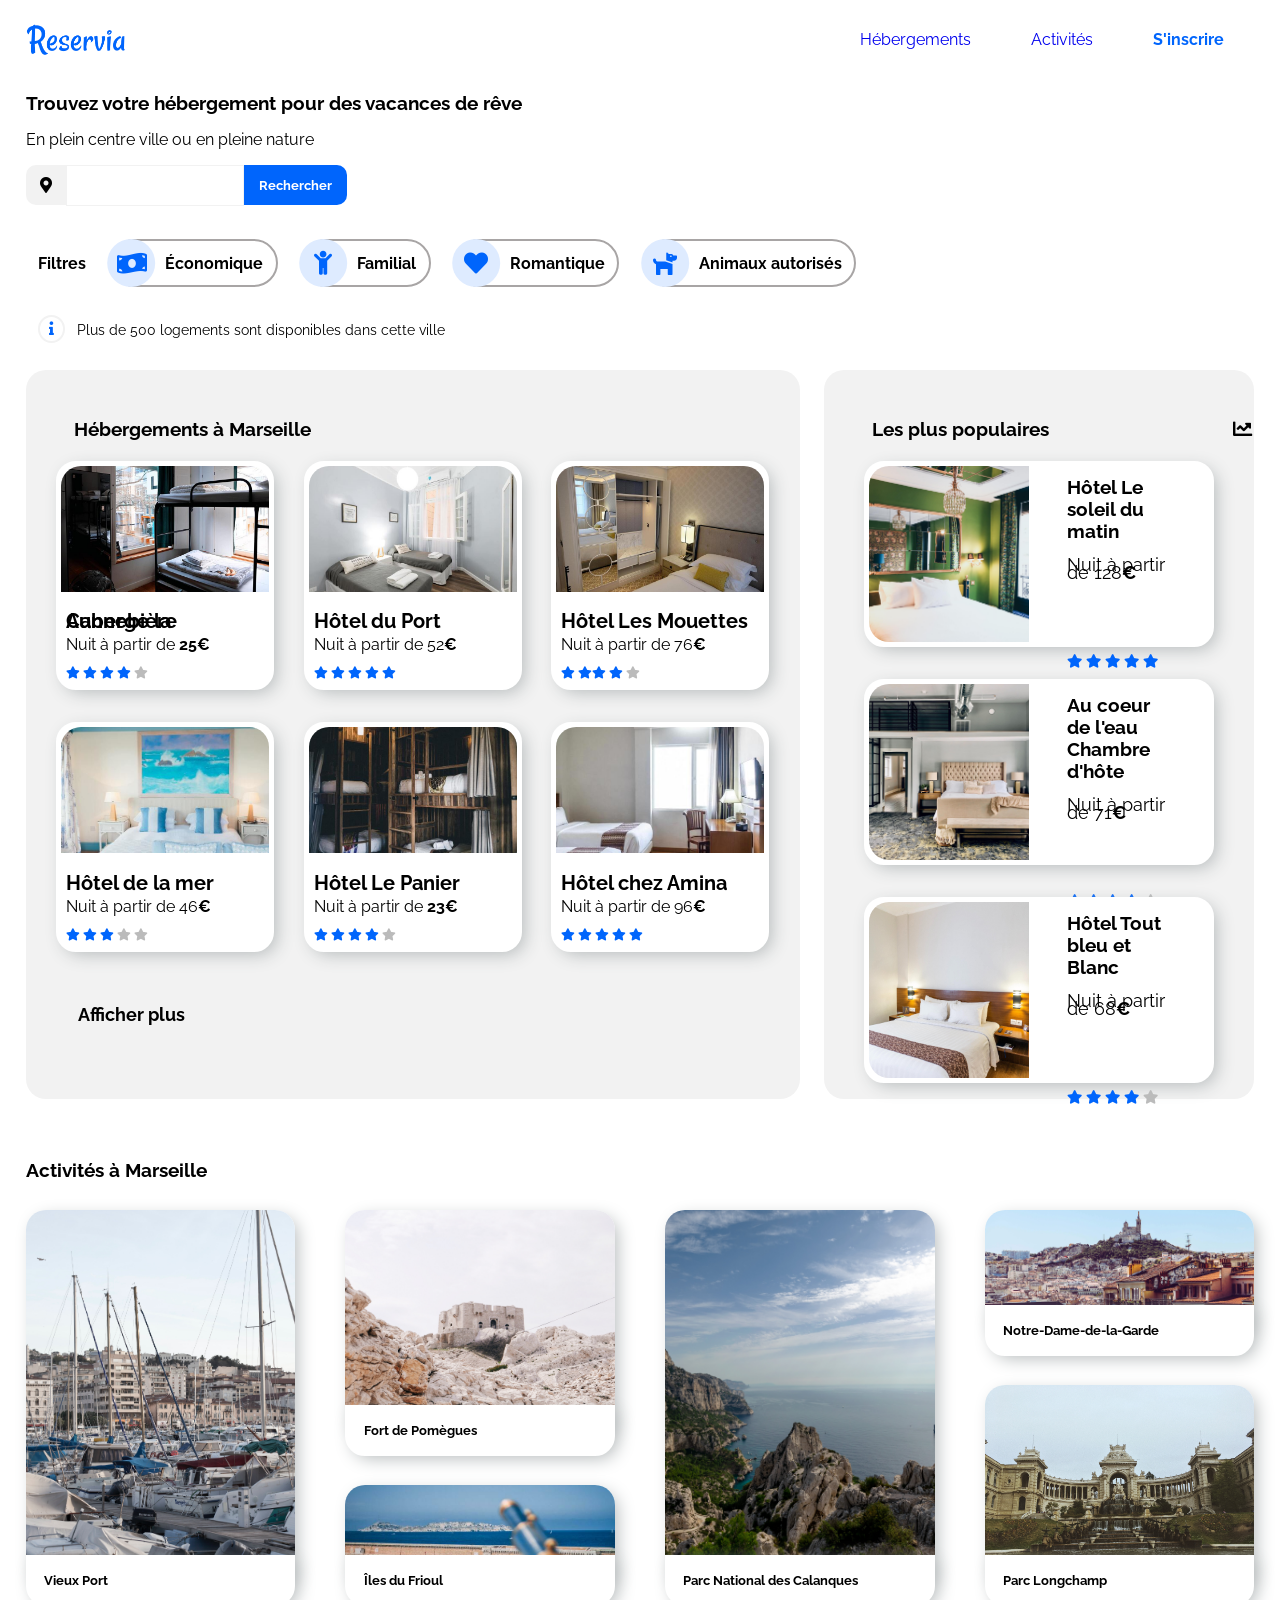
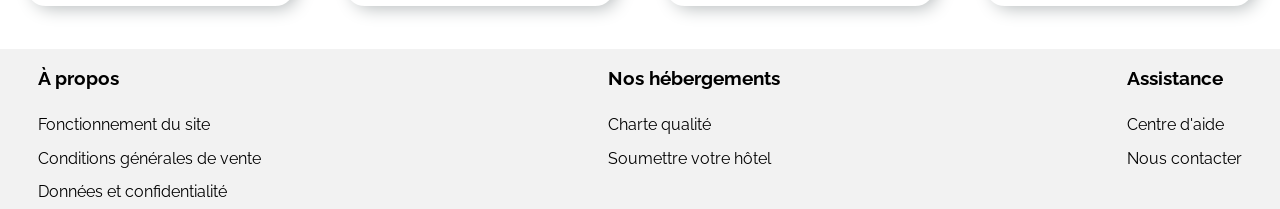
==== commit 9cd04610: "Projet terminé; header du Iphone fini; Tablette fini (paysage et portrait)" ====
--- a/P2_alignan_jeanbaptiste/index.html
+++ b/P2_alignan_jeanbaptiste/index.html
@@ -28,7 +28,7 @@
     <body>
 
         <header>
-            <div>
+            <div id="menuDesktop">
                 <img src="Projet2-Reservia/images/logo/Reservia@3x.png" title="Reservia" alt="Logo Reservia" id="logo">
                 <nav>
                     <ul>
@@ -38,6 +38,17 @@
                     </ul>
                 </nav>
             </div>
+
+            <div id="menuIPhone">
+                <nav>
+                    <ul>
+                        <li><img src="Projet2-Reservia/images/logo/Reservia@3x.png" title="Reservia" alt="Logo Reservia" id="logo"></li>
+                        <li><a href="">S'inscrire</a></li>
+                        <li><a href="#hebergements">Hébergements</a></li>
+                        <li><a href="#activites">Activités</a></li>
+                    </ul>
+                </nav>
+            </div>
                 
                     <h1>Trouvez votre hébergement pour des vacances de rêve</h1>
                     <p>En plein centre ville ou en pleine nature</p>
@@ -47,6 +58,7 @@
                 <form method="POST" action="traitement.php">
                     <input type="text" name="town" id="town">
                     <input type="submit" value="Rechercher">
+                    <span class="fas fa-search"></span>
                 </form>
 
                 <!--Filtre-->
--- a/P2_alignan_jeanbaptiste/style.css
+++ b/P2_alignan_jeanbaptiste/style.css
@@ -15,6 +15,10 @@
     margin: 0 2%;
 }
 
+#menuIPhone{
+    display: none;
+}
+
 #logo{
     width: 100px;
 }
@@ -43,7 +47,7 @@
 nav ul li a:hover{
     color:  #0065FC;
     border-top: 2px solid  #0065FC;
-    padding-top: 20px;
+    padding-top: 2em;
 }
 
 a:visited{
@@ -52,6 +56,7 @@
 }
 
 ul li:last-child a{
+    font-weight: bold;
     color: #0065FC;
 }
 
@@ -94,6 +99,10 @@
     padding: 0 15px;
     border: 0;
     border-radius: 0 10px 10px 0;
+}
+
+.fa-search::before{
+    display: none;
 }
 
 form p{
@@ -254,7 +263,7 @@
 
 aside figcaption p:last-child{
     margin-top: 5.5em;
-    font: 0.8em 'Raleway', sans-serif;
+    font: 0.85em 'Raleway', sans-serif;
 }
 
 .fa-star-full{
@@ -348,7 +357,6 @@
 #gridSectionDeux figcaption{
     position: relative;
     bottom: 3em;
-    margin: 0 -1px;
     padding-left: 5%;
     border: 5px solid #FFFFFF;
     border-radius: 0 0 20px 20px;
@@ -406,6 +414,155 @@
 }
 /*Fin du Footer*/
 
+@media screen and (min-width: 800px) and (max-width: 1024px){
+
+    section:first-of-type{
+        display: flex;
+        flex-direction: column-reverse;
+    }
+
+    aside{
+        width: auto;
+        height: 23em;
+        margin-bottom: 1em;
+    }
+
+    aside h2::after{
+        font-family: "Font Awesome 5 Free";
+        font-weight: 900;
+        font-size: 1em;
+        content: "\f201";
+        margin-left: 75%;
+    }
+
+    aside div{
+        display: flex;
+        flex-direction: row;
+        justify-content: space-around;
+        padding: 0 2%
+    }
+
+    aside figure{
+        display: flex;
+        flex-direction: column;
+        width: 28%;
+        margin-right: 0;
+        margin-left: 0;
+        border-radius: 20px 20px 0 0;
+    }
+
+    aside img{
+        width: 100%;
+        height: 7.9em;
+        border-radius: 20px 20px 0 0;
+    }
+
+    h3{
+        font-size: 1.4em;
+        line-height: 1;
+    }
+
+    aside figcaption{
+        position: relative;
+        margin-right: -0.3em;
+        margin-left: -0.3em;
+        padding: 0;
+        border: 5px solid #FFFFFF;
+        border-radius: 0 0 20px 20px;
+        box-shadow: 5px 5px 18px -3px #B4B9BA;;
+        background-color: #FFFFFF;
+        font: 0.9em 'Raleway', sans-serif;
+    }
+
+    aside figure:nth-of-type(odd) figcaption h3{
+        margin-bottom: 1.8em;
+    }
+
+    aside figure:nth-of-type(2) figcaption h3{
+        margin-bottom: 0.5em;
+    }
+
+    aside figcaption p:last-of-type{
+        margin-top: 1em;
+        margin-bottom: 0;
+    }
+
+    article{
+        width: auto;
+    }
+
+    #gridSectionDeux{
+        display: flex;
+        flex-wrap: wrap;
+    }
+
+    section:last-of-type div figure{
+        width: 44%;
+        height: 13em;
+    }
+
+
+}
+
+@media screen and (min-width: 400px) and (max-width: 800px){
+
+    nav ul li:nth-of-type(1) a:focus{
+        color: #0065FC;
+    }
+
+    nav ul li:nth-of-type(2) a:focus{
+        color: #0065FC;
+    }
+
+    section:first-of-type{
+        display: flex;
+        flex-direction: column-reverse;
+    }
+
+    aside{
+        width: 100%;
+        margin-right: 0;
+        margin-left: 0;
+    }
+
+    aside h2::after{
+        margin-left: 47%;
+    }
+
+    aside figure{
+        width: 32em;
+    }
+
+    aside figure:nth-of-type(odd) p:last-of-type{
+        line-height: 4.6em;
+    }
+
+    aside figcaption{
+        padding-left: 5%;
+    }
+
+    article{
+        width: 100%;
+        margin-top: 2em;
+        margin-right: 0;
+        margin-left: 0;
+    }
+
+    article figure{
+        width: 44%;
+    }
+
+    #gridSectionDeux{
+        display: flex;
+        flex-wrap: wrap;
+    }
+
+    section:last-of-type div figure{
+        width: 44%;
+        height: 13em;
+    }
+
+}
 
 @media screen and (max-width: 400px){
 
@@ -416,22 +573,59 @@
         align-items: center;
     }
 
+    #menuDesktop{
+        display: none;
+    }
+
+    #menuIPhone{
+        display: block;
+    }
+
     nav ul{
         display: flex;
         flex-wrap: wrap;
-        border: 1px solid black;
-    }
-
-    #logo{
-        float: left;
-    }
-
-    nav ul li:last-of-type{
-        order: -1;
+        padding: 0;
+    }
+
+    nav ul li{
+        width: 50%;
+        margin: 0;
+        padding: 0;
+    }
+
+    nav ul li:nth-of-type(2){
+        display: flex;
+        justify-content: end;
+        align-items: center;
+    }
+
+    nav ul li:nth-of-type(2) a{
         font: bold 1.1em 'Raleway', sans-serif;
+        color:  #0065FC;
+    }
+
+    nav ul li:nth-of-type(1n+3){
+        height: 2em;
+        text-align: center;
+        border-bottom: 3px solid #F2F2F2;
+        margin-top: 1.5em;
+        font: bold 1.1em 'Raleway', sans-serif;
+    }
+
+    nav ul li:nth-of-type(1n+3) a{
+        display: block;
+        color: black;
+        width: 100%;
+    }
+
+    nav ul li:nth-of-type(1n+3) a:focus{
+        color: #0065FC;
+        border-bottom: 3px solid #0065FC;
+        padding-bottom: 0.8em;
     }
 
     h1{
+        margin-top: 1.5em;
         padding-left: 1.1em;
         font:  bold 1.3em 'Raleway', sans-serif;
     }
@@ -445,32 +639,38 @@
     form:first-of-type::before{
         width: 3em;
         height: 3em;
-        margin-left: -12%;
+
     }
 
     form:first-of-type{
+        display: flex;
         margin-bottom: 0;
     }
 
     input[type="text"]{
         width: 77%;
         height: 3.3em;
-    }
+        margin-right: -3%;
+    }
+
 
     input[type="submit"]{
-        display: none;
-    }
-
-    input[type="submit"]::after{
-        display: block;
+        display: none;       
+    }
+
+    .fa-search::before{
+        display: flex;
         justify-content: space-around;
         align-items: center;
         font-family: "Font Awesome 5 Free";
-        width: 2em;
-        height: 2em;
+        width: 3em;
+        height: 3em;
         font-weight: 900;
-        font-size: 1.5em;
+        font-size: 1em;
+        color: #FFFFFF;
+        background-color: #0065FC;
         content:"\f002";
+        border-radius: 10px;
     }
 
     form:last-of-type{
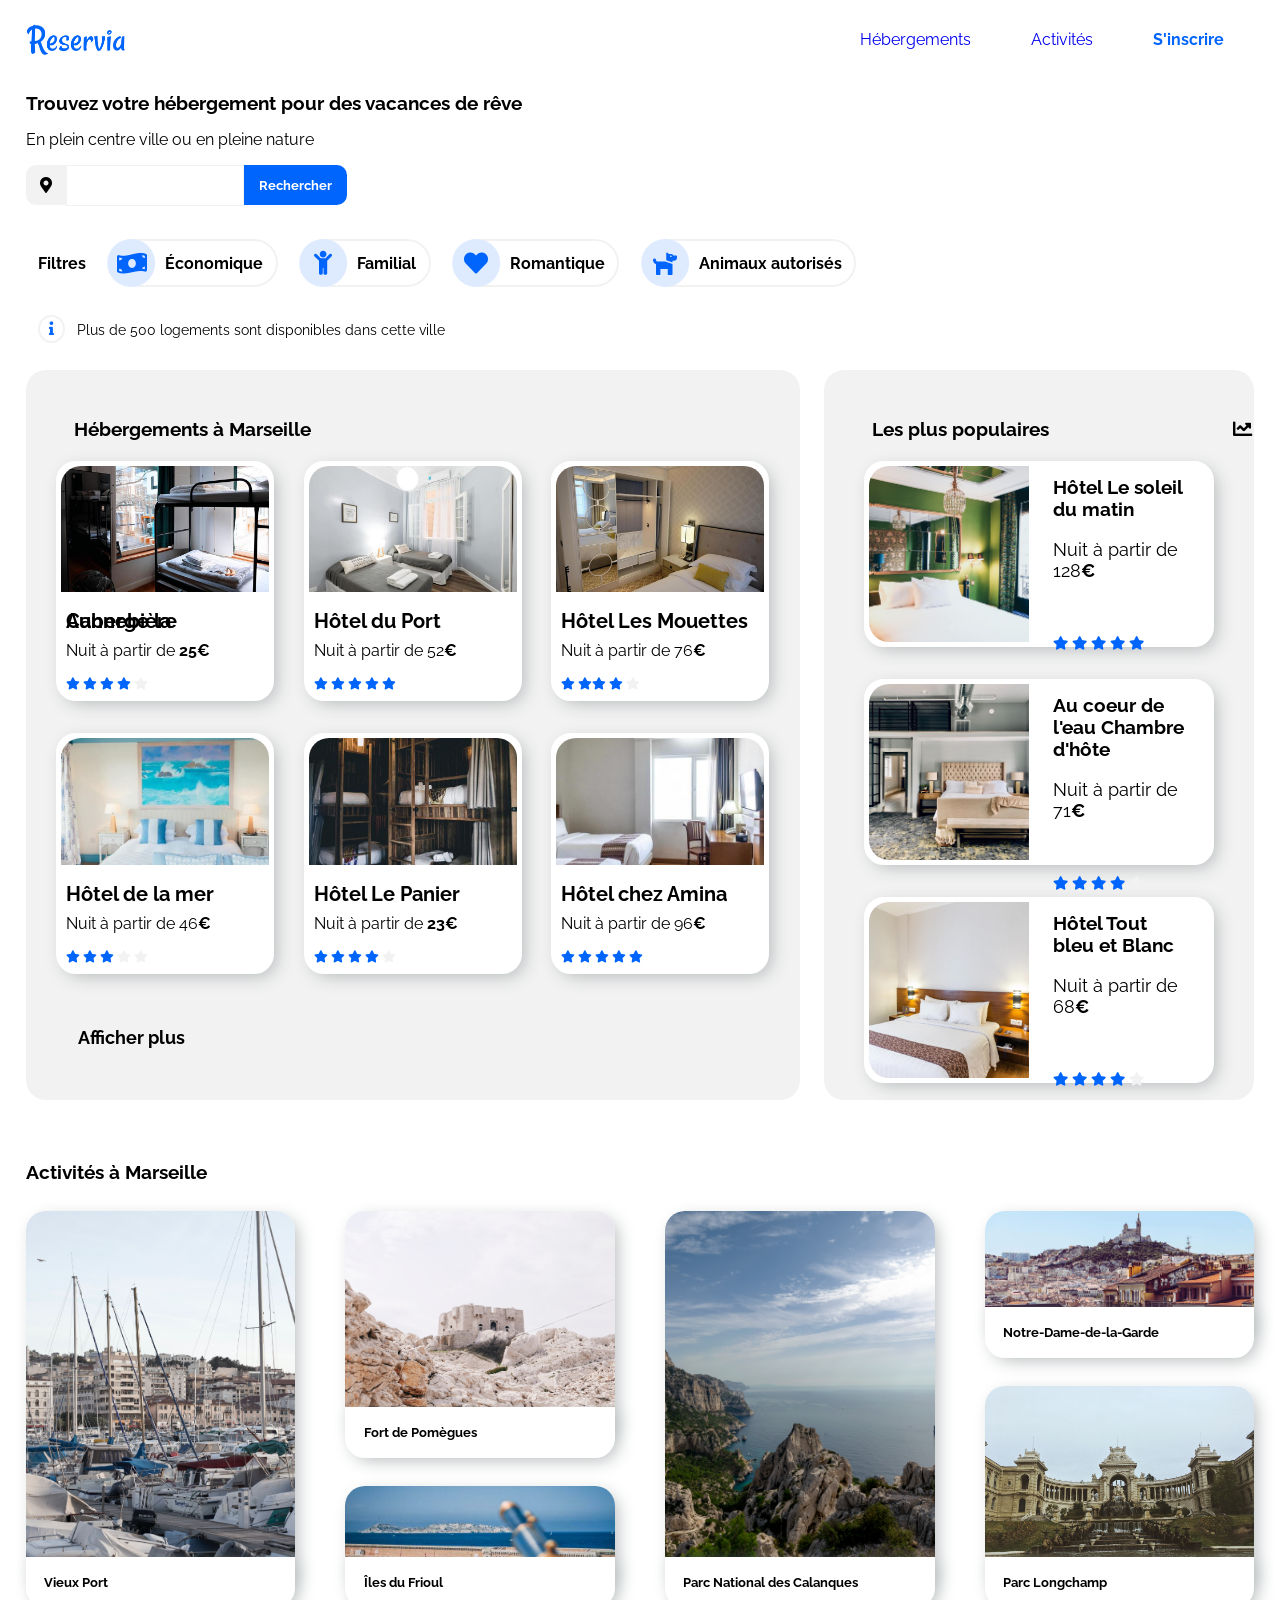
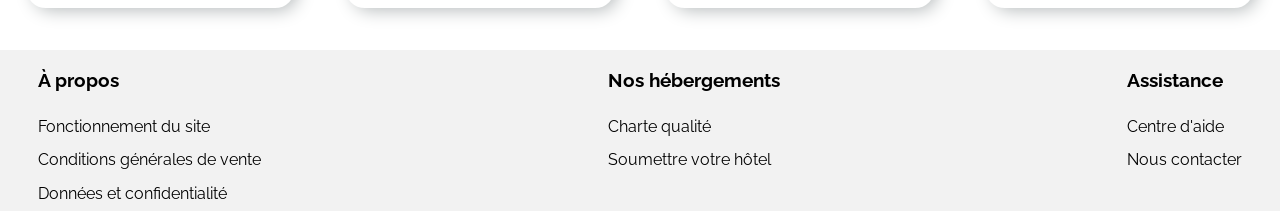
==== commit 25450042: "Changer #logo en .logo; Revue de l'indentation html; Rectification du gris des étoiles et des bordur" ====
--- a/P2_alignan_jeanbaptiste/index.html
+++ b/P2_alignan_jeanbaptiste/index.html
@@ -28,8 +28,8 @@
     <body>
 
         <header>
-            <div id="menuDesktop">
-                <img src="Projet2-Reservia/images/logo/Reservia@3x.png" title="Reservia" alt="Logo Reservia" id="logo">
+            <div id="menuDesktop"> <!--Première partie du menu; non visible pour Iphone-->
+                <img src="Projet2-Reservia/images/logo/Reservia@3x.png" title="Reservia" alt="Logo Reservia" class="logo">
                 <nav>
                     <ul>
                         <li><a href="#hebergements">Hébergements</a></li>
@@ -39,10 +39,10 @@
                 </nav>
             </div>
 
-            <div id="menuIPhone">
+            <div id="menuIPhone"> <!--Première partie du menu; visible uniquement pour l'IPhone-->
                 <nav>
                     <ul>
-                        <li><img src="Projet2-Reservia/images/logo/Reservia@3x.png" title="Reservia" alt="Logo Reservia" id="logo"></li>
+                        <li><img src="Projet2-Reservia/images/logo/Reservia@3x.png" title="Reservia" alt="Logo Reservia" class="logo"></li>
                         <li><a href="">S'inscrire</a></li>
                         <li><a href="#hebergements">Hébergements</a></li>
                         <li><a href="#activites">Activités</a></li>
@@ -256,7 +256,7 @@
         <!--Les activités de la ville-->
         <section>
             <h2 id="activites">Activités à Marseille</h2>
-                <div id="gridSectionDeux">
+                <div id="gridSectionDeux"><!--Grid en Desktop, Flexbox pour les autres supports-->
 
                     <figure id="ImageOne">
                         <a href=""><img src="Projet2-Reservia/images/activites/1_xlarge/reno-laithienne-QUgJhdY5Fyk-unsplash.jpg" alt="Vieux Port"></a>
@@ -276,8 +276,7 @@
                         <a href=""><img src="Projet2-Reservia/images/activites/4_small/kevin-hikari-rV_Qd1l-VXg-unsplash.jpg" alt="&#206;les du Frioul"></a>                            
                         <figcaption>
                             <a href=""><h3>&#206;les du Frioul</h3></a>
-                        </figcaption>
-                        
+                        </figcaption>                       
                     </figure>
 
                     <figure id="ImageFour">
@@ -312,11 +311,13 @@
                 <p>Conditions générales de vente</p>
                 <p>Données et confidentialité</p>
             </div>
+
             <div>
             <h3>Nos hébergements</h3>
                 <p>Charte qualité</p>
                 <p>Soumettre votre hôtel</p>
             </div>
+
             <div>
             <h3>Assistance</h3>
                 <p>Centre d'aide</p>
@@ -324,7 +325,6 @@
             </div>
         </footer>
         
-
     </body>
 
 </html>
--- a/P2_alignan_jeanbaptiste/style.css
+++ b/P2_alignan_jeanbaptiste/style.css
@@ -2,7 +2,7 @@
     font-family: 'Raleway', sans-serif;
 }
 
-body{       /*Tentative de gérer la disposition et les emplacements des parties du site*/
+body{       /*Gestion de la disposition et les emplacements des parties du site*/
     display: flex;
     flex-direction: column;
     justify-content: space-between;
@@ -19,7 +19,7 @@
     display: none;
 }
 
-#logo{
+.logo{
     width: 100px;
 }
 
@@ -124,7 +124,7 @@
     align-items: center;
     justify-content: space-between;
     height: 2.75em;
-    border: 2px solid #a8a5a5;
+    border: 2px solid #F2F2F2;
     font: bold 1.2em 'Raleway', sans-serif;
     padding-right: 1%;
     border-radius: 40px;
@@ -258,11 +258,10 @@
 
 figcaption p{
     font: 1.1em 'Raleway', sans-serif;
-    line-height: 0.5em;
 }
 
 aside figcaption p:last-child{
-    margin-top: 5.5em;
+    margin-top: 4em;
     font: 0.85em 'Raleway', sans-serif;
 }
 
@@ -271,7 +270,7 @@
 }
 
 .fa-star-empty{
-    color: #bbbbbb;
+    color: #F2F2F2;
 }
 
 aside{      /*Disposition des éléments du aside*/
@@ -316,7 +315,7 @@
 }
 
 aside figcaption{
-    padding: 3% 10% 1% 11%;
+    padding: 3% 6% 1% 7%;
     font: 1em 'Raleway', sans-serif;
     line-height: normal;
     border-radius: 0 20px 20px 0;
@@ -414,6 +413,8 @@
 }
 /*Fin du Footer*/
 
+
+/*Tablette paysage*/
 @media screen and (min-width: 800px) and (max-width: 1024px){
 
     section:first-of-type{
@@ -504,6 +505,7 @@
 
 }
 
+/*Tablette portrait*/
 @media screen and (min-width: 400px) and (max-width: 800px){
 
     nav ul li:nth-of-type(1) a:focus{
@@ -512,6 +514,15 @@
 
     nav ul li:nth-of-type(2) a:focus{
         color: #0065FC;
+    }
+
+    form:last-of-type{
+        flex-wrap: wrap;
+    }
+
+    form:last-of-type label:last-of-type{
+        margin-top: 0.5em;
+        margin-left: 9%;
     }
 
     section:first-of-type{
@@ -564,6 +575,7 @@
 
 }
 
+/*Iphone*/
 @media screen and (max-width: 400px){
 
 
@@ -722,6 +734,10 @@
     figcaption p{
         font: 1em 'Raleway', sans-serif;
     }
+
+    aside{
+        padding-bottom: 2em;
+    }
     
     aside h2::after{
         margin-left: 6.5em;
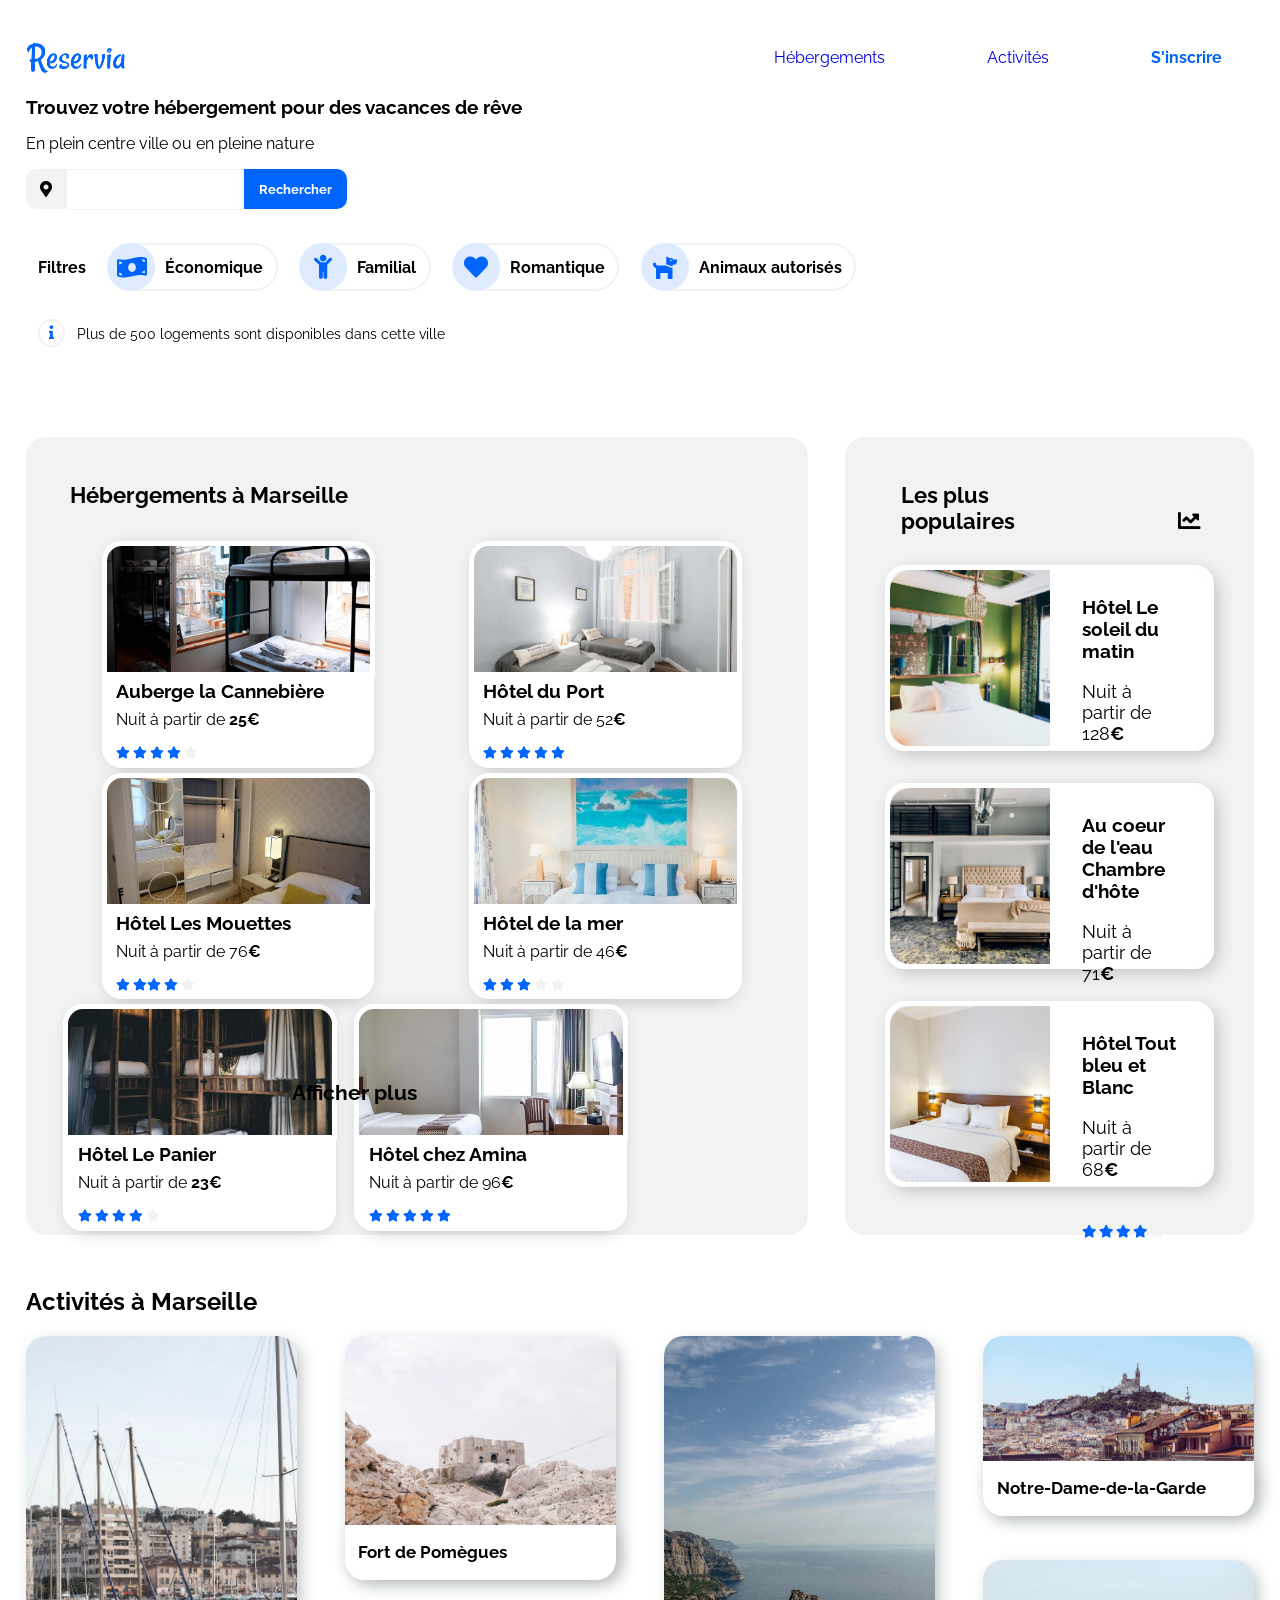
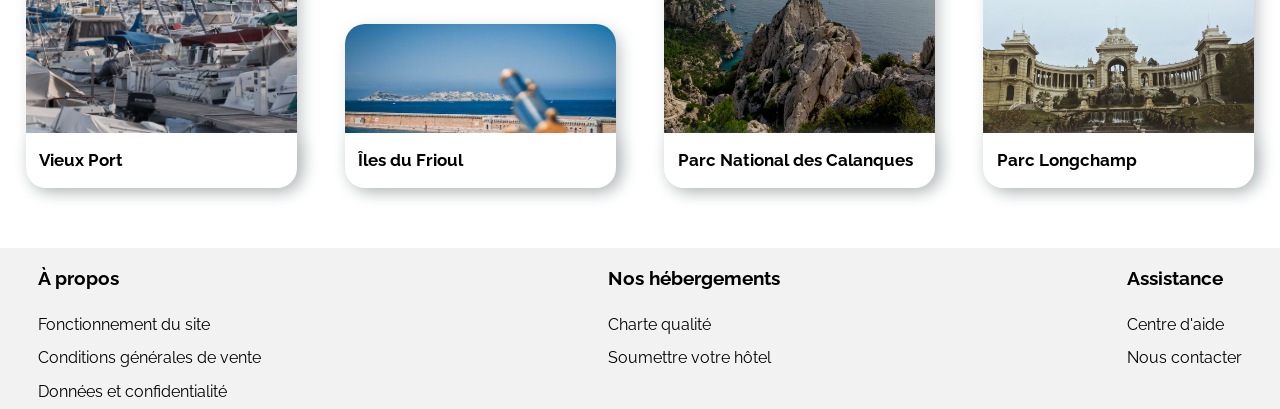
==== commit 0aefe700: "Site terminé; responsive terminé, hormis version 4k" ====
--- a/P2_alignan_jeanbaptiste/index.html
+++ b/P2_alignan_jeanbaptiste/index.html
@@ -77,231 +77,238 @@
                 <p>Plus de 500 logements sont disponibles dans cette ville</p>
         </header>
 
-
-        <!--Première section
-        Recherche des héergements et annonces les plus populaires-->
-        <section>
-
+        <main>
+           <!--Première section
+        Recherche des hébergements et annonces les plus populaires-->
+            <section>
+                 <h2 id="hebergements"><strong>Hébergements à Marseille</strong></h2>
             <!--Les hébergements-->
-            <article>
-                <h2 id="hebergements"><strong>Hébergements à Marseille</strong></h2>
                     <div>
 
-                        <figure>
-                            <a href=""><img src="Projet2-Reservia/images/hebergements/4_small/marcus-loke-WQJvWU_HZFo-unsplash.jpg" alt="Auberge la Cannebière"></a>
-                            <figcaption>
-                                <a href="">
-                                    <h3>Auberge la Cannebière</h3>
-                                    <p>Nuit à partir de <strong>25&euro;</strong></p>
-                                    <p>
-                                        <i class="fas fa-star fa-star-full"></i>
-                                        <i class="fas fa-star fa-star-full"></i>
-                                        <i class="fas fa-star fa-star-full"></i>
-                                        <i class="fas fa-star fa-star-full"></i>
-                                        <i class="fas fa-star fa-star-empty"></i>
-                                    </p>
-                                </a>
-                            </figcaption>
-                        </figure>
-
-                        <figure>
-                            <a href=""><img src="Projet2-Reservia/images/hebergements/4_small/fred-kleber-gTbaxaVLvsg-unsplash.jpg" alt="Hôtel du Port"></a>
-                            <figcaption>
-                                <a href="">
-                                    <h3>Hôtel du Port</h3>
-                                    <p>Nuit à partir de 52<strong>&euro;</strong></p>
-                                    <p>
-                                        <i class="fas fa-star fa-star-full"></i>
-                                        <i class="fas fa-star fa-star-full"></i>
-                                        <i class="fas fa-star fa-star-full"></i>
-                                        <i class="fas fa-star fa-star-full"></i>
-                                        <i class="fas fa-star fa-star-full"></i>
-                                    </p>
-                                </a>
-                            </figcaption>
-                        </figure>
-
-                        <figure>
-                            <a href=""><img src="Projet2-Reservia/images/hebergements/4_small/reisetopia-B8WIgxA_PFU-unsplash.jpg" alt="Hôtel Les Mouettes"></a>
-                            <figcaption>
-                                <a href="">
-                                    <h3>Hôtel Les Mouettes</h3>
-                                    <p>Nuit à partir de 76<strong>&euro;</strong></p>
-                                    <p>
-                                        <i class="fas fa-star fa-star-full"></i>
-                                        <i class="fas fa-star fa-star-full"></i><i class="fas fa-star fa-star-full"></i>
-                                        <i class="fas fa-star fa-star-full"></i>
-                                        <i class="fas fa-star fa-star-empty"></i>
-                                    </p>
-                                </a>
-                            </figcaption>
-                        </figure> 
-
-                        <figure>
-                            <a href=""><img src="Projet2-Reservia/images/hebergements/4_small/annie-spratt-Eg1qcIitAuA-unsplash.jpg" alt="Hôtel de la mer"></a>
-                            <figcaption>
-                                <a href="">
-                                    <h3>Hôtel de la mer</h3>
-                                    <p>Nuit à partir de 46<strong>&euro;</strong></p>
-                                    <p>
-                                        <i class="fas fa-star fa-star-full"></i>
-                                        <i class="fas fa-star fa-star-full"></i>
-                                        <i class="fas fa-star fa-star-full"></i>
-                                        <i class="fas fa-star fa-star-empty"></i>
-                                        <i class="fas fa-star fa-star-empty"></i>
-                                    </p>
-                                </a>
-                            </figcaption>
-                        </figure>
-
-                        <figure>
-                            <a href=""><img src="Projet2-Reservia/images/hebergements/4_small/nicate-lee-kT-ZyaiwBe0-unsplash.jpg" alt="Hôtel Le Panier"></a>
-                            <figcaption>
-                                <a href="">
-                                    <h3>Hôtel Le Panier</h3>
-                                    <p>Nuit à partir de <strong>23&euro;</strong></p>
-                                    <p>
-                                        <i class="fas fa-star fa-star-full"></i>
-                                        <i class="fas fa-star fa-star-full"></i>
-                                        <i class="fas fa-star fa-star-full"></i>
-                                        <i class="fas fa-star fa-star-full"></i>
-                                        <i class="fas fa-star fa-star-empty"></i>
-                                    </p>
-                                </a>
-                            </figcaption>
-                        </figure>
-
-                        <figure>
-                            <a href=""><img src="Projet2-Reservia/images/hebergements/4_small/febrian-zakaria-M6S1WvfW68A-unsplash.jpg" alt="Hôtel chez Amina"></a>
-                            <figcaption>
-                                <a href="">
-                                    <h3>Hôtel chez Amina</h3>
-                                    <p>Nuit à partir de 96<strong>&euro;</strong></p>
-                                    <p>
-                                        <i class="fas fa-star fa-star-full"></i>
-                                        <i class="fas fa-star fa-star-full"></i>
-                                        <i class="fas fa-star fa-star-full"></i>
-                                        <i class="fas fa-star fa-star-full"></i>
-                                        <i class="fas fa-star fa-star-full"></i>
-                                    </p>
-                                </a>
-                            </figcaption>
-                        </figure>
-
-                    </div>                   
-                <p>Afficher plus</p>
-            </article>
-            
-            <!--Aside, avec les hébergements par popularité-->
-            <aside>
-                <h2>Les plus populaires</h2>
-                    <div>
-
-                        <figure>
-                            <a href=""><img src="Projet2-Reservia/images/hebergements/2_large/emile-guillemot-Bj_rcSC5XfE-unsplash.jpg" alt="Hôtel Le soleil du matin"></a>
-                            <figcaption>
-                                <a href="">
-                                    <h3>Hôtel Le soleil du matin</h3>
-                                    <p>Nuit à partir de 128<strong>&euro;</strong></p>
-                                    <p>
-                                        <i class="fas fa-star fa-star-full"></i>
-                                        <i class="fas fa-star fa-star-full"></i>
-                                        <i class="fas fa-star fa-star-full"></i>
-                                        <i class="fas fa-star fa-star-full"></i>
-                                        <i class="fas fa-star fa-star-full"></i>
-                                    </p>
-                                </a>
-                            </figcaption>
-                        </figure>
-
-                        <figure>
-                            <a href=""><img src="Projet2-Reservia/images/hebergements/2_large/aw-creative-VGs8z60yT2c-unsplash.jpg" alt="Au coeur de l'eau Chambre d'hôte"></a>
-                            <figcaption>
-                                <a href="">
-                                    <h3>Au coeur de l'eau Chambre d'hôte</h3>
-                                    <p>Nuit à partir de 71<strong>&euro;</strong></p>
-                                    <p>
-                                        <i class="fas fa-star fa-star-full"></i>
-                                        <i class="fas fa-star fa-star-full"></i>
-                                        <i class="fas fa-star fa-star-full"></i>
-                                        <i class="fas fa-star fa-star-full"></i>
-                                        <i class="fas fa-star fa-star-empty"></i>
-                                    </p>
-                                </a>
-                            </figcaption>
-                        </figure>
-
-                        <figure>
-                            <a href=""><img src="Projet2-Reservia/images/hebergements/2_large/febrian-zakaria-sjvU0THccQA-unsplash.jpg" alt="Hôtel Tout bleu et Blanc"></a>
-                            <figcaption>
-                                <a href="">
-                                    <h3>Hôtel Tout bleu et Blanc</h3>
-                                    <p>Nuit à partir de 68<strong>&euro;</strong></p>
-                                    <p>
-                                        <i class="fas fa-star fa-star-full"></i>
-                                        <i class="fas fa-star fa-star-full"></i>
-                                        <i class="fas fa-star fa-star-full"></i>
-                                        <i class="fas fa-star fa-star-full"></i>
-                                        <i class="fas fa-star fa-star-empty"></i>
-                                    </p>
-                                </a>
-                            </figcaption>
-                        </figure>
-
+                        <article>
+
+                            <figure>
+                                    <a href=""><img src="Projet2-Reservia/images/hebergements/4_small/marcus-loke-WQJvWU_HZFo-unsplash.jpg" alt="Auberge la Cannebière"></a>
+                                    <figcaption>
+                                        <a href="">
+                                            <h3>Auberge la Cannebière</h3>
+                                            <p>Nuit à partir de <strong>25&euro;</strong></p>
+                                            <p>
+                                                <i class="fas fa-star fa-star-full"></i>
+                                                <i class="fas fa-star fa-star-full"></i>
+                                                <i class="fas fa-star fa-star-full"></i>
+                                                <i class="fas fa-star fa-star-full"></i>
+                                                <i class="fas fa-star fa-star-empty"></i>
+                                            </p>
+                                        </a>
+                                    </figcaption>
+                            </figure>
+
+                            <figure>
+                                    <a href=""><img src="Projet2-Reservia/images/hebergements/4_small/fred-kleber-gTbaxaVLvsg-unsplash.jpg" alt="Hôtel du Port"></a>
+                                    <figcaption>
+                                        <a href="">
+                                            <h3>Hôtel du Port</h3>
+                                            <p>Nuit à partir de 52<strong>&euro;</strong></p>
+                                            <p>
+                                                <i class="fas fa-star fa-star-full"></i>
+                                                <i class="fas fa-star fa-star-full"></i>
+                                                <i class="fas fa-star fa-star-full"></i>
+                                                <i class="fas fa-star fa-star-full"></i>
+                                                <i class="fas fa-star fa-star-full"></i>
+                                            </p>
+                                        </a>
+                                    </figcaption>
+                            </figure>
+
+                            <figure>
+                                    <a href=""><img src="Projet2-Reservia/images/hebergements/4_small/reisetopia-B8WIgxA_PFU-unsplash.jpg" alt="Hôtel Les Mouettes"></a>
+                                    <figcaption>
+                                        <a href="">
+                                            <h3>Hôtel Les Mouettes</h3>
+                                            <p>Nuit à partir de 76<strong>&euro;</strong></p>
+                                            <p>
+                                                <i class="fas fa-star fa-star-full"></i>
+                                                <i class="fas fa-star fa-star-full"></i><i class="fas fa-star fa-star-full"></i>
+                                                <i class="fas fa-star fa-star-full"></i>
+                                                <i class="fas fa-star fa-star-empty"></i>
+                                            </p>
+                                        </a>
+                                    </figcaption>
+                            </figure> 
+
+                            <figure>
+                                    <a href=""><img src="Projet2-Reservia/images/hebergements/4_small/annie-spratt-Eg1qcIitAuA-unsplash.jpg" alt="Hôtel de la mer"></a>
+                                    <figcaption>
+                                        <a href="">
+                                            <h3>Hôtel de la mer</h3>
+                                            <p>Nuit à partir de 46<strong>&euro;</strong></p>
+                                            <p>
+                                                <i class="fas fa-star fa-star-full"></i>
+                                                <i class="fas fa-star fa-star-full"></i>
+                                                <i class="fas fa-star fa-star-full"></i>
+                                                <i class="fas fa-star fa-star-empty"></i>
+                                                <i class="fas fa-star fa-star-empty"></i>
+                                            </p>
+                                        </a>
+                                    </figcaption>
+                            </figure>
+
+                            <figure>
+                                    <a href=""><img src="Projet2-Reservia/images/hebergements/4_small/nicate-lee-kT-ZyaiwBe0-unsplash.jpg" alt="Hôtel Le Panier"></a>
+                                    <figcaption>
+                                        <a href="">
+                                            <h3>Hôtel Le Panier</h3>
+                                            <p>Nuit à partir de <strong>23&euro;</strong></p>
+                                            <p>
+                                                <i class="fas fa-star fa-star-full"></i>
+                                                <i class="fas fa-star fa-star-full"></i>
+                                                <i class="fas fa-star fa-star-full"></i>
+                                                <i class="fas fa-star fa-star-full"></i>
+                                                <i class="fas fa-star fa-star-empty"></i>
+                                            </p>
+                                        </a>
+                                    </figcaption>
+                            </figure>
+
+                            <figure>
+                                    <a href=""><img src="Projet2-Reservia/images/hebergements/4_small/febrian-zakaria-M6S1WvfW68A-unsplash.jpg" alt="Hôtel chez Amina"></a>
+                                    <figcaption>
+                                        <a href="">
+                                            <h3>Hôtel chez Amina</h3>
+                                            <p>Nuit à partir de 96<strong>&euro;</strong></p>
+                                            <p>
+                                                <i class="fas fa-star fa-star-full"></i>
+                                                <i class="fas fa-star fa-star-full"></i>
+                                                <i class="fas fa-star fa-star-full"></i>
+                                                <i class="fas fa-star fa-star-full"></i>
+                                                <i class="fas fa-star fa-star-full"></i>
+                                            </p>
+                                        </a>
+                                    </figcaption>
+                            </figure>
+                    
+                            <p>Afficher plus</p>
+                        
+                        </article>
+                
+                <!--Aside, avec les hébergements par popularité-->
+                        <aside>
+                            <h2>Les plus populaires</h2>
+                                <div>
+
+                                    <figure>
+                                        <a href=""><img src="Projet2-Reservia/images/hebergements/2_large/emile-guillemot-Bj_rcSC5XfE-unsplash.jpg" alt="Hôtel Le soleil du matin"></a>
+                                        <figcaption>
+                                            <a href="">
+                                                <h3>Hôtel Le soleil du matin</h3>
+                                                <p>Nuit à partir de 128<strong>&euro;</strong></p>
+                                                <p>
+                                                    <i class="fas fa-star fa-star-full"></i>
+                                                    <i class="fas fa-star fa-star-full"></i>
+                                                    <i class="fas fa-star fa-star-full"></i>
+                                                    <i class="fas fa-star fa-star-full"></i>
+                                                    <i class="fas fa-star fa-star-full"></i>
+                                                </p>
+                                            </a>
+                                        </figcaption>
+                                    </figure>
+
+                                    <figure>
+                                        <a href=""><img src="Projet2-Reservia/images/hebergements/2_large/aw-creative-VGs8z60yT2c-unsplash.jpg" alt="Au coeur de l'eau Chambre d'hôte"></a>
+                                        <figcaption>
+                                            <a href="">
+                                                <h3>Au coeur de l'eau Chambre d'hôte</h3>
+                                                <p>Nuit à partir de 71<strong>&euro;</strong></p>
+                                                <p>
+                                                    <i class="fas fa-star fa-star-full"></i>
+                                                    <i class="fas fa-star fa-star-full"></i>
+                                                    <i class="fas fa-star fa-star-full"></i>
+                                                    <i class="fas fa-star fa-star-full"></i>
+                                                    <i class="fas fa-star fa-star-empty"></i>
+                                                </p>
+                                            </a>
+                                        </figcaption>
+                                    </figure>
+
+                                    <figure>
+                                        <a href=""><img src="Projet2-Reservia/images/hebergements/2_large/febrian-zakaria-sjvU0THccQA-unsplash.jpg" alt="Hôtel Tout bleu et Blanc"></a>
+                                        <figcaption>
+                                            <a href="">
+                                                <h3>Hôtel Tout bleu et Blanc</h3>
+                                                <p>Nuit à partir de 68<strong>&euro;</strong></p>
+                                                <p>
+                                                    <i class="fas fa-star fa-star-full"></i>
+                                                    <i class="fas fa-star fa-star-full"></i>
+                                                    <i class="fas fa-star fa-star-full"></i>
+                                                    <i class="fas fa-star fa-star-full"></i>
+                                                    <i class="fas fa-star fa-star-empty"></i>
+                                                </p>
+                                            </a>
+                                        </figcaption>
+                                    </figure>
+
+                                </div>
+                        </aside>
+                    
                     </div>
-            </aside>
-        </section>
+
+            </section>
+
+        </main>    
 
         <!--Deuxième section-->
         <!--Les activités de la ville-->
-        <section>
-            <h2 id="activites">Activités à Marseille</h2>
-                <div id="gridSectionDeux"><!--Grid en Desktop, Flexbox pour les autres supports-->
-
-                    <figure id="ImageOne">
-                        <a href=""><img src="Projet2-Reservia/images/activites/1_xlarge/reno-laithienne-QUgJhdY5Fyk-unsplash.jpg" alt="Vieux Port"></a>
-                        <figcaption>
-                            <a href=""><h3>Vieux Port</h3></a>
-                        </figcaption>
-                    </figure>
-
-                    <figure id="ImageTwo">
-                        <a href=""><img src="Projet2-Reservia/images/activites/1_xlarge/paul-hermann-QFTrLdQIRhI-unsplash.jpg" alt="Fort de Pomègues"></a>
-                        <figcaption>
-                            <a href=""><h3>Fort de Pomègues</h3></a>
-                        </figcaption>
-                    </figure>
-
-                    <figure id="ImageThree">
-                        <a href=""><img src="Projet2-Reservia/images/activites/4_small/kevin-hikari-rV_Qd1l-VXg-unsplash.jpg" alt="&#206;les du Frioul"></a>                            
-                        <figcaption>
-                            <a href=""><h3>&#206;les du Frioul</h3></a>
-                        </figcaption>                       
-                    </figure>
-
-                    <figure id="ImageFour">
-                        <a href=""><img src="Projet2-Reservia/images/activites/1_xlarge/kilyan-sockalingum-NR8-cBCN3aI-unsplash.jpg" alt="Parc National des Calanques"></a>
-                        <figcaption>
-                            <a href=""><h3>Parc National des Calanques</h3></a>
-                        </figcaption>
-                    </figure>
-
-                    <figure id="ImageFive">
-                        <a href=""><img src="Projet2-Reservia/images/activites/1_xlarge/florian-wehde-xW9e8gdotxI-unsplash.jpg" alt="Notre-Dame-de-la-Garde"></a>
-                        <figcaption>
-                            <a href=""><h3>Notre-Dame-de-la-Garde</h3></a>
-                        </figcaption>
-                    </figure>
-
-                    <figure id="ImageSix">
-                        <a href=""><img src="Projet2-Reservia/images/activites/1_xlarge/lena-paulin-wH2-EJoDcV0-unsplash.jpg" alt="Parc Longchamp"></a>
-                        <figcaption>
-                            <a href=""><h3>Parc Longchamp</h3></a>
-                        </figcaption>
-                    </figure>
-
-                </div>
-        </section>
+            <section>
+                <h2 id="activites">Activités à Marseille</h2>
+
+                    <div class="gridSectionDeux"><!--Grid en Desktop, Flexbox pour les autres supports-->
+
+                        <figure id="ImageOne">
+                            <a href=""><img src="Projet2-Reservia/images/activites/1_xlarge/reno-laithienne-QUgJhdY5Fyk-unsplash.jpg" alt="Vieux Port"></a>
+                            <figcaption>
+                                <a href=""><h3>Vieux Port</h3></a>
+                            </figcaption>
+                        </figure>
+
+                        <figure id="ImageTwo">
+                            <a href=""><img src="Projet2-Reservia/images/activites/1_xlarge/paul-hermann-QFTrLdQIRhI-unsplash.jpg" alt="Fort de Pomègues"></a>
+                            <figcaption>
+                                <a href=""><h3>Fort de Pomègues</h3></a>
+                            </figcaption>
+                        </figure>
+
+                        <figure id="ImageThree">
+                            <a href=""><img src="Projet2-Reservia/images/activites/4_small/kevin-hikari-rV_Qd1l-VXg-unsplash.jpg" alt="&#206;les du Frioul"></a>                            
+                            <figcaption>
+                                <a href=""><h3>&#206;les du Frioul</h3></a>
+                            </figcaption>                       
+                        </figure>
+
+                        <figure id="ImageFour">
+                            <a href=""><img src="Projet2-Reservia/images/activites/1_xlarge/kilyan-sockalingum-NR8-cBCN3aI-unsplash.jpg" alt="Parc National des Calanques"></a>
+                            <figcaption>
+                                <a href=""><h3>Parc National des Calanques</h3></a>
+                            </figcaption>
+                        </figure>
+
+                        <figure id="ImageFive">
+                            <a href=""><img src="Projet2-Reservia/images/activites/1_xlarge/florian-wehde-xW9e8gdotxI-unsplash.jpg" alt="Notre-Dame-de-la-Garde"></a>
+                            <figcaption>
+                                <a href=""><h3>Notre-Dame-de-la-Garde</h3></a>
+                            </figcaption>
+                        </figure>
+
+                        <figure id="ImageSix">
+                            <a href=""><img src="Projet2-Reservia/images/activites/1_xlarge/lena-paulin-wH2-EJoDcV0-unsplash.jpg" alt="Parc Longchamp"></a>
+                            <figcaption>
+                                <a href=""><h3>Parc Longchamp</h3></a>
+                            </figcaption>
+                        </figure>
+
+                    </div>
+
+            </section>
  
         <!--Footer-->
         <footer>
--- a/P2_alignan_jeanbaptiste/style.css
+++ b/P2_alignan_jeanbaptiste/style.css
@@ -9,7 +9,6 @@
     margin: 0 0;
 }
 
-
 /*CSS du Header*/
 header, section{
     margin: 0 2%;
@@ -27,27 +26,35 @@
     display: flex;
     justify-content: space-between;
     align-items: center;
+    padding-top: 2em;
 }
 
 nav ul{
     display: flex;
+    justify-content: space-between;
+    width: 32em;
+    margin: 0;
+    padding: 0;
     list-style-type: none;
-    margin: 0;
 }
 
 nav ul li{
-    margin: 0 30px;
-    padding: 30px 0;
+    text-align: center;
+    padding: 1em 1em;
 }
 
 a:link{
     text-decoration: none;
+}
+
+nav ul li a{
+    padding: 1.9em 1em;
 }
 
 nav ul li a:hover{
     color:  #0065FC;
     border-top: 2px solid  #0065FC;
-    padding-top: 2em;
+    margin-top: 3em;
 }
 
 a:visited{
@@ -193,67 +200,73 @@
 }
 /*Fin du CSS du header*/
 
-h2{
-    font: bold 1.2em 'Raleway', sans-serif;
-    margin: 2.5em 0 0.25em 2.5em;
-}
-
-section:first-of-type{      /*Première Section "Hébergements" et Les plus populaires*/
-    display: flex;
-    justify-content: space-between;
-    margin-bottom: 1em;
+main section > h2{
+    font: bold 1.4em 'Raleway', sans-serif;
+    padding-left: 2em;
+    position: relative;
+    top: 4em;
+}
+
+
+main section:first-of-type > div{/*Première Section "Hébergements" et Les plus populaires*/
+    display: flex;
 }
 
 article{
-    width: 63%;
+    display: flex;
+    justify-content: space-around;
+    flex-wrap: wrap;
+    width: 57.4em;
+    padding: 6.5em 1.5em 0 1.5em;
     border-radius: 20px;
     background-color: #F2F2F2;
 }
 
-article div{        /*Disposition des hébergements dans la div*/
-    display: flex;
-    justify-content: space-around;
-    flex-wrap: wrap;
-    padding: 0 2%;
-}
-
 article figure{
-    width: 28%;
-    margin-right: 1%;
-    margin-left: 1%;
-    border: 5px solid #FFFFFF;
+    width: 16.45em;
+    height: 14em;
+    margin: 0;
     border-radius: 20px;
-    background-color: #FFFFFF;
     box-shadow: 5px 5px 18px -3px #B4B9BA;
 }
 
-article div figure img{     /*Recouvrement des images dans figure(le contenant)*/
+article figure img{     /*Recouvrement des images dans figure(le contenant)*/
     width: 100%;
     height: 7.9em;
     object-fit: cover;
+    border: 5px solid #FFFFFF;
     border-radius: 20px 20px 0 0;
 }
 
 article figcaption{     /*Habillage CSS des légendes*/
-    border: 5px solid #FFFFFF;
+    position: relative;
+    bottom: 0.3em;
+    width: 17.95em;
+    height: 5.3em;
+    padding-top: 1em;
+    padding-left: 1em;
     border-radius: 0 0 20px 20px;
+    font: 0.9em 'Raleway', sans-serif;
     background-color: #FFFFFF;
-    font: 0.9em 'Raleway', sans-serif;
 }
 
 article figcaption h3{
-    font: bolder 1.4em 'Raleway', sans-serif;
+    font: bolder 1.3em 'Raleway', sans-serif;
     line-height: 0;
+    margin-top: 0em;
 }
 
 article figure p:last-of-type{
+    margin-top: 0.3em;
     font: bolder 0.85em 'Raleway', sans-serif;
-    margin-bottom: 0;
 }
 
 article > p{
-    font: bolder 1.1em 'Raleway', sans-serif;
-    margin: 2.1em 0 3em 3em;
+    position: relative;
+    right: 17em;
+    bottom: 1.3em;
+    align-self: center;
+    font: bolder 1.3em 'Raleway', sans-serif;
 }
 
 figcaption p{
@@ -261,8 +274,8 @@
 }
 
 aside figcaption p:last-child{
-    margin-top: 4em;
-    font: 0.85em 'Raleway', sans-serif;
+    margin-top: 3.5em;
+    font: 0.8em 'Raleway', sans-serif;
 }
 
 .fa-star-full{
@@ -276,9 +289,15 @@
 aside{      /*Disposition des éléments du aside*/
     display: flex;
     flex-direction: column;
-    width: 35%;
+    width: 32em;
+    margin-left: 3%;
     border-radius: 20px;
     background-color: #F2F2F2;
+}
+
+aside h2{
+    font: bold 1.4em 'Raleway', sans-serif;
+    margin: 2em 0 0.7em 2.5em;
 }
 
 aside h2::after{
@@ -286,7 +305,7 @@
     font-weight: 900;
     font-size: 1em;
     content:"\f201";
-    margin-left: 48%;
+    margin-left: 7.3em;
 }
 
 aside div{      /*Disposition des hébergements dans la div du aside*/
@@ -299,8 +318,11 @@
     height: 11em;
     border: 5px solid #FFFFFF;
     border-radius: 20px;
-    background-color: #FFFFFF;
     box-shadow: 5px 5px 18px -3px #B4B9BA;
+}
+
+aside figure:last-of-type{
+    margin-bottom: 3em;
 }
 
 aside img{
@@ -310,20 +332,21 @@
     border-radius: 20px 0 0 20px;
 }
 
-aside a:nth-of-type(2){
-    flex-grow: 2;
-}
-
 aside figcaption{
-    padding: 3% 6% 1% 7%;
+    height: 10em;
+    padding: 1em 2em 0 2em;
     font: 1em 'Raleway', sans-serif;
     line-height: normal;
-    border-radius: 0 20px 20px 0;
+    border-radius: 0 15px 15px 0;
     background-color: #FFFFFF;
 }
 
 aside h3{
-    margin-top: 0;
+    margin-top: 0.5em;
+}
+
+body section:nth-child(3){
+    margin-top: 2em;
 }
 
 body section:nth-child(3) figure{
@@ -342,26 +365,30 @@
     margin: 2.3em 0 1.5em 0;
 }
 
-#gridSectionDeux{       /*Disposition des images de la section 2 par un display:grid*/
+.gridSectionDeux{       /*Disposition des images de la section 2 par un display:grid*/
     display: grid;
     grid-template-columns: repeat(4, 1fr);
-    grid-template-rows: 125px 50px 100px;
-    grid-gap: 50px;
-}
-
-#gridSectionDeux figure, img{
+    grid-template-rows: 11em 1em 10em;
+    grid-gap: 3em;
+}
+
+.gridSectionDeux figure, img{
     border-radius: 20px;
 }
 
-#gridSectionDeux figcaption{
+.gridSectionDeux figcaption{
     position: relative;
-    bottom: 3em;
+    bottom: 5em;
+    height: 3.8em;
     padding-left: 5%;
-    border: 5px solid #FFFFFF;
     border-radius: 0 0 20px 20px;
     box-shadow: 5px 5px 18px -3px #B4B9BA;
     background-color: #FFFFFF;
-    font: 0.70em 'Raleway', sans-serif;
+    font: 0.9em 'Raleway', sans-serif;
+}
+
+.gridSectionDeux figcaption h3{
+    padding-top: 1em;
 }
 
 #ImageOne{
@@ -417,15 +444,24 @@
 /*Tablette paysage*/
 @media screen and (min-width: 800px) and (max-width: 1024px){
 
-    section:first-of-type{
+    nav ul li a:focus{
+        color:  #0065FC;
+        border-top: 2px solid  #0065FC;
+        margin-top: 3em;
+    }
+
+    main section > div{
         display: flex;
         flex-direction: column-reverse;
+    }
+
+    main section > h2{
+        top: 22.5em;
     }
 
     aside{
         width: auto;
-        height: 23em;
-        margin-bottom: 1em;
+        margin: 0 0 1em 0;
     }
 
     aside h2::after{
@@ -433,23 +469,22 @@
         font-weight: 900;
         font-size: 1em;
         content: "\f201";
-        margin-left: 75%;
+        margin-left: 29.8em;
     }
 
     aside div{
-        display: flex;
+        justify-content: space-around;
         flex-direction: row;
-        justify-content: space-around;
-        padding: 0 2%
     }
 
     aside figure{
         display: flex;
         flex-direction: column;
-        width: 28%;
+        width: 17.55em;
+        height: 15em;
         margin-right: 0;
         margin-left: 0;
-        border-radius: 20px 20px 0 0;
+        border-radius: 20px;
     }
 
     aside img{
@@ -458,62 +493,83 @@
         border-radius: 20px 20px 0 0;
     }
 
-    h3{
-        font-size: 1.4em;
-        line-height: 1;
-    }
-
     aside figcaption{
         position: relative;
-        margin-right: -0.3em;
-        margin-left: -0.3em;
-        padding: 0;
-        border: 5px solid #FFFFFF;
-        border-radius: 0 0 20px 20px;
-        box-shadow: 5px 5px 18px -3px #B4B9BA;;
-        background-color: #FFFFFF;
+        bottom: 0.2em;
+        height: 6.5em;
+        padding-top: 1.2em;
+        padding-bottom: 0.5em;
+        padding-left: 1em;
+        border-radius: 0 0 15px 15px;
         font: 0.9em 'Raleway', sans-serif;
     }
 
-    aside figure:nth-of-type(odd) figcaption h3{
-        margin-bottom: 1.8em;
+    aside figure figcaption h3{
+        font: bolder 1.3em 'Raleway', sans-serif;
+        line-height: normal;
+        line-height: 0;
+        margin-top: 0 ;
+    }
+
+    aside figure:nth-of-type(2) figcaption{
+        height: 7.2em;
+        padding-top: 0.5em;
     }
 
     aside figure:nth-of-type(2) figcaption h3{
-        margin-bottom: 0.5em;
-    }
-
-    aside figcaption p:last-of-type{
-        margin-top: 1em;
-        margin-bottom: 0;
+        line-height: normal;
+    }
+
+    aside figure:nth-of-type(2) figcaption p{
+        line-height: 0;
+
+    }
+
+    aside figure p:last-of-type{
+        margin-top: 3em;
+        font: bolder 0.85em 'Raleway', sans-serif;
+    }
+
+    aside figure:nth-of-type(2) figcaption p:last-of-type{
+    margin-top: 1.9em;
     }
 
     article{
         width: auto;
-    }
-
-    #gridSectionDeux{
+        height: 37em;
+    }
+
+    article figure{
+        width: 17.55em;
+    }
+
+    article figcaption{
+        width: 19.15em;
+    }
+
+    .gridSectionDeux{
         display: flex;
         flex-wrap: wrap;
     }
 
-    section:last-of-type div figure{
-        width: 44%;
-        height: 13em;
-    }
-
+    .gridSectionDeux figure{
+        width: 28em;
+        height: 18em;
+    }
 
 }
 
 /*Tablette portrait*/
-@media screen and (min-width: 400px) and (max-width: 800px){
-
-    nav ul li:nth-of-type(1) a:focus{
-        color: #0065FC;
-    }
-
-    nav ul li:nth-of-type(2) a:focus{
-        color: #0065FC;
+@media screen and (min-width: 400px) and (max-width: 799px){
+
+    nav ul{
+        justify-content: flex-end;
+    }
+
+    nav ul li a:focus{
+        color:  #0065FC;
+        border-top: 2px solid  #0065FC;
+        margin-top: 3em;
     }
 
     form:last-of-type{
@@ -525,64 +581,148 @@
         margin-left: 9%;
     }
 
-    section:first-of-type{
+    main section > h2{
+        top: 37em;
+    }
+
+    main section > div{
         display: flex;
         flex-direction: column-reverse;
     }
 
+    main section aside div{
+        display: grid;
+        grid-template-columns: repeat(2, 1fr);
+    }
+
+    aside figure:first-of-type{
+        grid-column: 1 / 2;
+        grid-row: 1 / 2;
+        justify-self: center;
+    }
+
+    aside figure:nth-of-type(2){
+        grid-column: 2 / 3;
+        grid-row: 1 / 2;
+        justify-self: center;
+    }
+
+    aside figure:last-of-type{
+        grid-column: 1 / 2;
+        grid-row: 2 / 3;
+        justify-self: center;
+    }
+
     aside{
-        width: 100%;
+        width: auto;
+        margin: 0 0 1em 0;
+    }
+
+    aside h2::after{
+        font-family: "Font Awesome 5 Free";
+        font-weight: 900;
+        font-size: 1em;
+        content: "\f201";
+        margin-left: 18.2em;
+    }
+
+    aside figure{
+        display: flex;
+        flex-direction: column;
+        width: 17.55em;
+        height: 15em;
         margin-right: 0;
         margin-left: 0;
-    }
-
-    aside h2::after{
-        margin-left: 47%;
-    }
-
-    aside figure{
-        width: 32em;
-    }
-
-    aside figure:nth-of-type(odd) p:last-of-type{
-        line-height: 4.6em;
+        border-radius: 20px;
+    }
+
+    aside img{
+        width: 100%;
+        height: 7.9em;
+        border-radius: 20px 20px 0 0;
     }
 
     aside figcaption{
-        padding-left: 5%;
+        position: relative;
+        bottom: 0.2em;
+        height: 6.5em;
+        padding-top: 1.2em;
+        padding-bottom: 0.5em;
+        padding-left: 1em;
+        border-radius: 0 0 15px 15px;
+        font: 0.9em 'Raleway', sans-serif;
+    }
+
+    aside figure figcaption h3{
+        font: bolder 1.3em 'Raleway', sans-serif;
+        line-height: normal;
+        line-height: 0;
+        margin-top: 0 ;
+    }
+
+    aside figure:nth-of-type(2) figcaption{
+        height: 7.2em;
+        padding-top: 0.5em;
+    }
+
+    aside figure:nth-of-type(2) figcaption h3{
+        line-height: normal;
+    }
+
+    aside figure:nth-of-type(2) figcaption p{
+        line-height: 0;
+    }
+
+    aside figure p:last-of-type{
+        margin-top: 3em;
+        font: bolder 0.85em 'Raleway', sans-serif;
+    }
+
+    aside figure:nth-of-type(2) figcaption p:last-of-type{
+        margin-top: 1.9em;
     }
 
     article{
-        width: 100%;
+        width: auto;
         margin-top: 2em;
         margin-right: 0;
         margin-left: 0;
     }
 
     article figure{
-        width: 44%;
-    }
-
-    #gridSectionDeux{
+        width: 17.55em;
+        margin: 1em;
+    }
+
+    article figcaption{
+        width: 19.15em;
+    }
+
+    article > p{
+        right: 12em;
+        bottom: 0.3em;
+    }
+
+    .gridSectionDeux{
         display: flex;
         flex-wrap: wrap;
     }
 
-    section:last-of-type div figure{
-        width: 44%;
-        height: 13em;
-    }
-
+    .gridSectionDeux figure{
+        width: 21em;
+        height: 18em;
+    }
 }
 
 /*Iphone*/
-@media screen and (max-width: 400px){
+@media screen and (max-width: 399px){
 
 
     header{
         display: flex;
         flex-direction: column;
         align-items: center;
+        margin-top: 1em;
     }
 
     #menuDesktop{
@@ -591,24 +731,33 @@
 
     #menuIPhone{
         display: block;
+        width: 100%;
     }
 
     nav ul{
         display: flex;
         flex-wrap: wrap;
+        width: 100%;
         padding: 0;
     }
 
     nav ul li{
         width: 50%;
-        margin: 0;
         padding: 0;
     }
 
+    nav ul li:first-of-type{
+        text-align: start;
+        align-self: center;
+    }
+
+    .logo{
+        margin-left: 1em;
+    }
+
     nav ul li:nth-of-type(2){
-        display: flex;
-        justify-content: end;
-        align-items: center;
+        text-align: end;
+        align-self: center;
     }
 
     nav ul li:nth-of-type(2) a{
@@ -617,23 +766,18 @@
     }
 
     nav ul li:nth-of-type(1n+3){
-        height: 2em;
-        text-align: center;
-        border-bottom: 3px solid #F2F2F2;
-        margin-top: 1.5em;
         font: bold 1.1em 'Raleway', sans-serif;
     }
 
     nav ul li:nth-of-type(1n+3) a{
         display: block;
         color: black;
-        width: 100%;
+        border-bottom: 3px solid #F2F2F2;
     }
 
     nav ul li:nth-of-type(1n+3) a:focus{
         color: #0065FC;
         border-bottom: 3px solid #0065FC;
-        padding-bottom: 0.8em;
     }
 
     h1{
@@ -710,37 +854,49 @@
         width: 1.4em;
     }
 
-    section, article, section div, #gridSectionDeux, footer{
+    section, section div, article, .gridSectionDeux, footer{
         display: flex;
         flex-direction: column;
         margin-left: 0;
         margin-right: 0;
     }
 
-    section:first-of-type{
-        display: flex;
+    main section > div{
         flex-direction: column-reverse;
     }
 
     aside, article{
-        width: 100%;
+        width: auto;
+        padding: 0;
         border-radius: 0;
     }
 
     h2{
-        margin: 1.5em 0 1.5em 1em;
+        margin-bottom: 1.5em;
     }
 
     figcaption p{
         font: 1em 'Raleway', sans-serif;
     }
 
+    main section > h2{
+        top: 34.5em;
+        margin-top: 1em;
+        padding-left: 1em;
+    }
+
     aside{
+        margin-bottom: 4em;
+        margin-left: 0;
         padding-bottom: 2em;
+    }
+
+    aside h2{
+        margin-left: 0.5em;
     }
     
     aside h2::after{
-        margin-left: 6.5em;
+        margin-left: 8.5em;
         font-size: 1.1em;
     }
 
@@ -749,17 +905,23 @@
     }
 
     aside figure{
+        display: flex;
         height: 9em;
     }
 
     aside img{
-        width: 8em;
-        height: 9em
+        width: 8.5em;
+        height: 9em;
+        border-radius: 15px 0 0 15px;
     }
 
     aside figcaption{
-        padding: 4% 10% 1% 7%;
-        font-size: 0.95em;
+        height: 8.5em;
+        padding: 0.5em 0 0 1em;
+    }
+
+    aside h3{
+        margin-top: 0;
     }
     
     aside figcaption p:last-child{
@@ -771,24 +933,44 @@
     }
 
     article figure{
-        width: 21em;
-        margin: 0.5em;
+        width: 20em;
+        height: 12em;
+        margin: 0.6em 1.5em;
+    }
+
+    article img{
+        width: 97%;
+        height: 7.9em;
+    }
+
+    article figcaption{
+        width: 21.9em;
+        height: 4.3em;
+        bottom: 1.3em;
+    }
+
+    article p:first-of-type{
+        margin-bottom: 0;
     }
 
     article > p{
-    margin: 2.0em 0 0 1em;
-    }
-
-    section:nth-of-type(2){
+    position: static;
+    align-self: start;
+    margin-left: 0.5em;;
+    }
+
+    body section:nth-child(3){
         margin-left: 1em;
         margin-right: 1em;
     }
 
-    section:nth-of-type(2) figure{
-        height: 14.1em;
-    }
-
-    #gridSectionDeux figcaption {
+    body section:nth-child(3) figure{
+        width: 20em;
+        height: 12em;
+        margin: 0em 0.8em;
+    }
+
+    body section:nth-child(3) figcaption {
         font: 1em 'Raleway', sans-serif;
     }
 
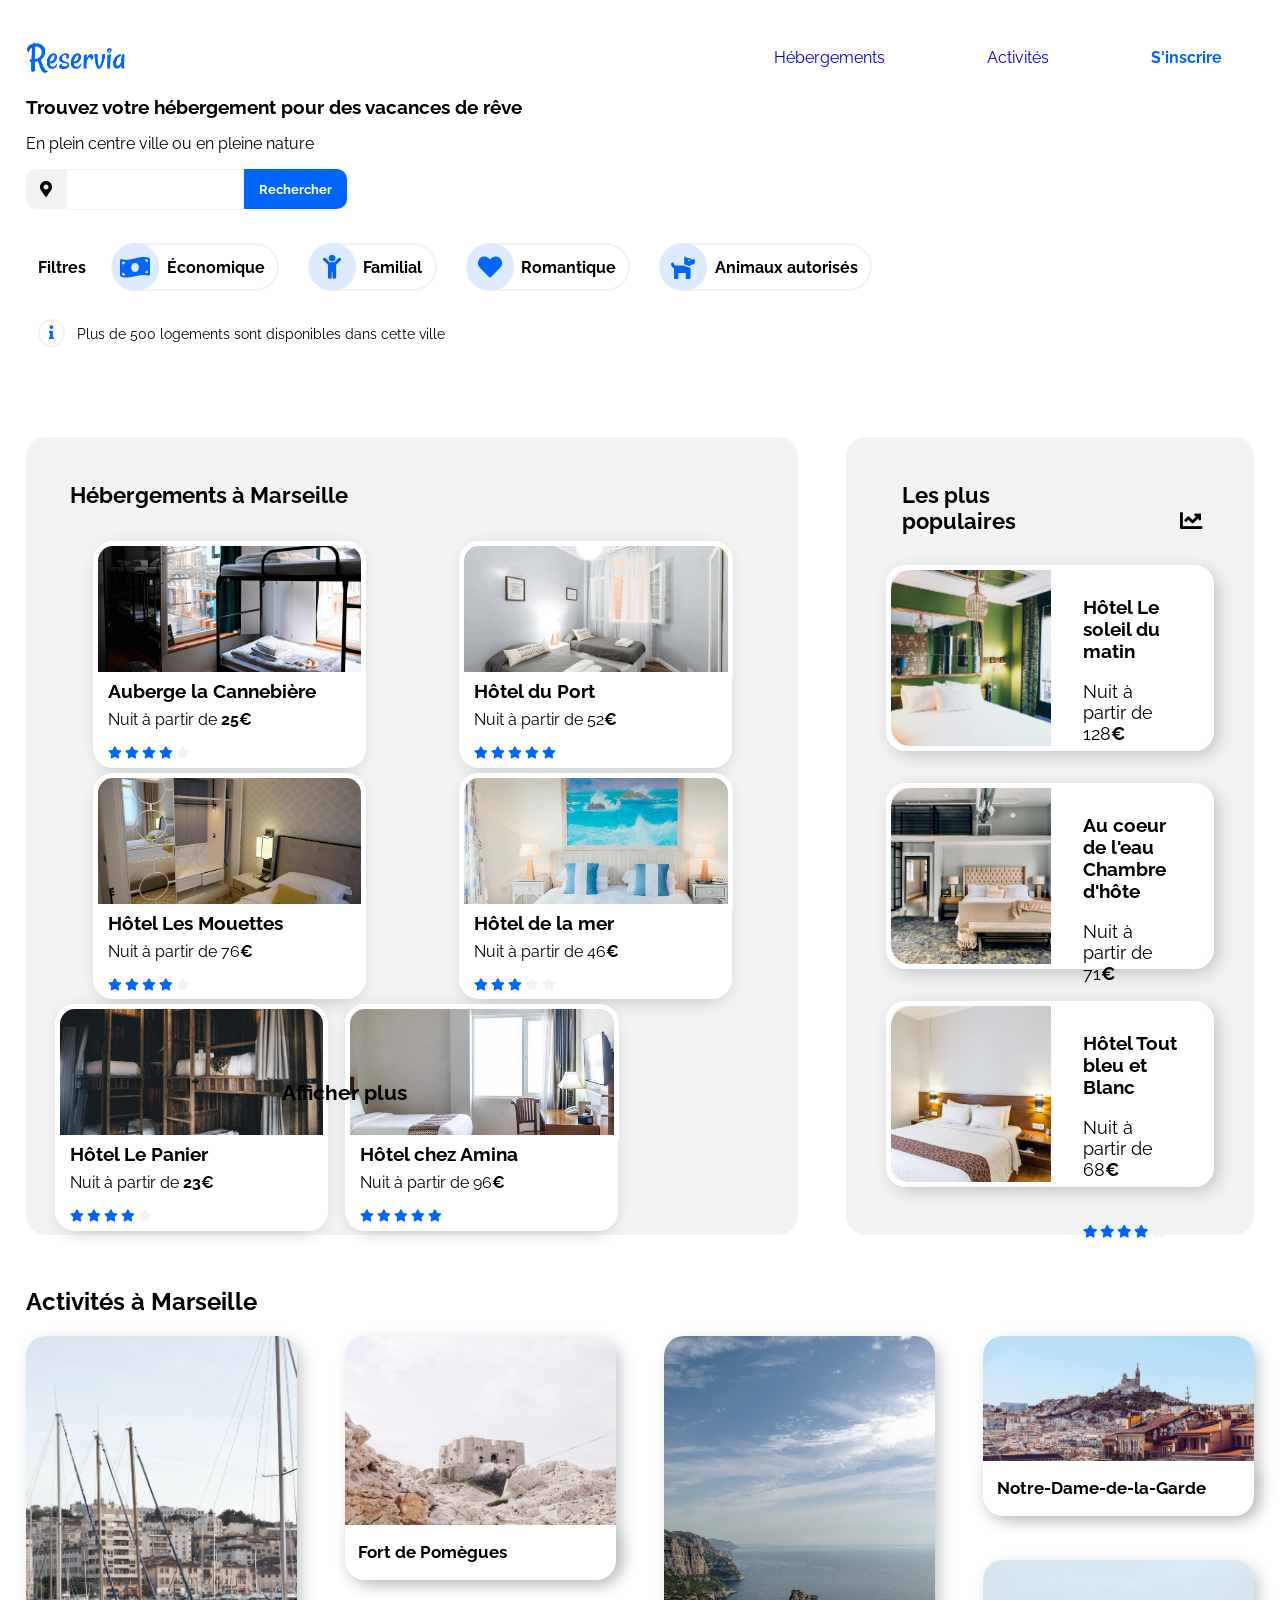
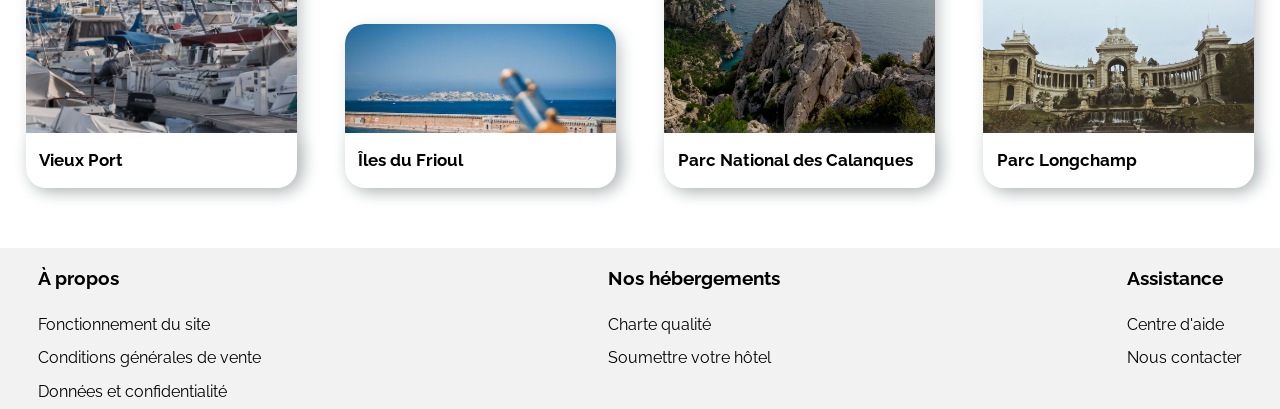
==== commit 70d04643: "Support grand écran terminé" ====
--- a/P2_alignan_jeanbaptiste/index.html
+++ b/P2_alignan_jeanbaptiste/index.html
@@ -94,11 +94,11 @@
                                             <h3>Auberge la Cannebière</h3>
                                             <p>Nuit à partir de <strong>25&euro;</strong></p>
                                             <p>
-                                                <i class="fas fa-star fa-star-full"></i>
-                                                <i class="fas fa-star fa-star-full"></i>
-                                                <i class="fas fa-star fa-star-full"></i>
-                                                <i class="fas fa-star fa-star-full"></i>
-                                                <i class="fas fa-star fa-star-empty"></i>
+                                                <span class="fas fa-star fa-star-full"></span>
+                                                <span class="fas fa-star fa-star-full"></span>
+                                                <span class="fas fa-star fa-star-full"></span>
+                                                <span class="fas fa-star fa-star-full"></span>
+                                                <span class="fas fa-star fa-star-empty"></span>
                                             </p>
                                         </a>
                                     </figcaption>
@@ -111,11 +111,11 @@
                                             <h3>Hôtel du Port</h3>
                                             <p>Nuit à partir de 52<strong>&euro;</strong></p>
                                             <p>
-                                                <i class="fas fa-star fa-star-full"></i>
-                                                <i class="fas fa-star fa-star-full"></i>
-                                                <i class="fas fa-star fa-star-full"></i>
-                                                <i class="fas fa-star fa-star-full"></i>
-                                                <i class="fas fa-star fa-star-full"></i>
+                                                <span class="fas fa-star fa-star-full"></span>
+                                                <span class="fas fa-star fa-star-full"></span>
+                                                <span class="fas fa-star fa-star-full"></span>
+                                                <span class="fas fa-star fa-star-full"></span>
+                                                <span class="fas fa-star fa-star-full"></span>
                                             </p>
                                         </a>
                                     </figcaption>
@@ -128,10 +128,11 @@
                                             <h3>Hôtel Les Mouettes</h3>
                                             <p>Nuit à partir de 76<strong>&euro;</strong></p>
                                             <p>
-                                                <i class="fas fa-star fa-star-full"></i>
-                                                <i class="fas fa-star fa-star-full"></i><i class="fas fa-star fa-star-full"></i>
-                                                <i class="fas fa-star fa-star-full"></i>
-                                                <i class="fas fa-star fa-star-empty"></i>
+                                                <span class="fas fa-star fa-star-full"></span>
+                                                <span class="fas fa-star fa-star-full"></span>
+                                                <span class="fas fa-star fa-star-full"></span>
+                                                <span class="fas fa-star fa-star-full"></span>
+                                                <span class="fas fa-star fa-star-empty"></span>
                                             </p>
                                         </a>
                                     </figcaption>
@@ -144,11 +145,11 @@
                                             <h3>Hôtel de la mer</h3>
                                             <p>Nuit à partir de 46<strong>&euro;</strong></p>
                                             <p>
-                                                <i class="fas fa-star fa-star-full"></i>
-                                                <i class="fas fa-star fa-star-full"></i>
-                                                <i class="fas fa-star fa-star-full"></i>
-                                                <i class="fas fa-star fa-star-empty"></i>
-                                                <i class="fas fa-star fa-star-empty"></i>
+                                                <span class="fas fa-star fa-star-full"></span>
+                                                <span class="fas fa-star fa-star-full"></span>
+                                                <span class="fas fa-star fa-star-full"></span>
+                                                <span class="fas fa-star fa-star-empty"></span>
+                                                <span class="fas fa-star fa-star-empty"></span>
                                             </p>
                                         </a>
                                     </figcaption>
@@ -161,11 +162,11 @@
                                             <h3>Hôtel Le Panier</h3>
                                             <p>Nuit à partir de <strong>23&euro;</strong></p>
                                             <p>
-                                                <i class="fas fa-star fa-star-full"></i>
-                                                <i class="fas fa-star fa-star-full"></i>
-                                                <i class="fas fa-star fa-star-full"></i>
-                                                <i class="fas fa-star fa-star-full"></i>
-                                                <i class="fas fa-star fa-star-empty"></i>
+                                                <span class="fas fa-star fa-star-full"></span>
+                                                <span class="fas fa-star fa-star-full"></span>
+                                                <span class="fas fa-star fa-star-full"></span>
+                                                <span class="fas fa-star fa-star-full"></span>
+                                                <span class="fas fa-star fa-star-empty"></span>
                                             </p>
                                         </a>
                                     </figcaption>
@@ -178,11 +179,11 @@
                                             <h3>Hôtel chez Amina</h3>
                                             <p>Nuit à partir de 96<strong>&euro;</strong></p>
                                             <p>
-                                                <i class="fas fa-star fa-star-full"></i>
-                                                <i class="fas fa-star fa-star-full"></i>
-                                                <i class="fas fa-star fa-star-full"></i>
-                                                <i class="fas fa-star fa-star-full"></i>
-                                                <i class="fas fa-star fa-star-full"></i>
+                                                <span class="fas fa-star fa-star-full"></span>
+                                                <span class="fas fa-star fa-star-full"></span>
+                                                <span class="fas fa-star fa-star-full"></span>
+                                                <span class="fas fa-star fa-star-full"></span>
+                                                <span class="fas fa-star fa-star-full"></span>
                                             </p>
                                         </a>
                                     </figcaption>
@@ -204,11 +205,11 @@
                                                 <h3>Hôtel Le soleil du matin</h3>
                                                 <p>Nuit à partir de 128<strong>&euro;</strong></p>
                                                 <p>
-                                                    <i class="fas fa-star fa-star-full"></i>
-                                                    <i class="fas fa-star fa-star-full"></i>
-                                                    <i class="fas fa-star fa-star-full"></i>
-                                                    <i class="fas fa-star fa-star-full"></i>
-                                                    <i class="fas fa-star fa-star-full"></i>
+                                                    <span class="fas fa-star fa-star-full"></span>
+                                                    <span class="fas fa-star fa-star-full"></span>
+                                                    <span class="fas fa-star fa-star-full"></span>
+                                                    <span class="fas fa-star fa-star-full"></span>
+                                                    <span class="fas fa-star fa-star-full"></span>
                                                 </p>
                                             </a>
                                         </figcaption>
@@ -221,11 +222,11 @@
                                                 <h3>Au coeur de l'eau Chambre d'hôte</h3>
                                                 <p>Nuit à partir de 71<strong>&euro;</strong></p>
                                                 <p>
-                                                    <i class="fas fa-star fa-star-full"></i>
-                                                    <i class="fas fa-star fa-star-full"></i>
-                                                    <i class="fas fa-star fa-star-full"></i>
-                                                    <i class="fas fa-star fa-star-full"></i>
-                                                    <i class="fas fa-star fa-star-empty"></i>
+                                                    <span class="fas fa-star fa-star-full"></span>
+                                                    <span class="fas fa-star fa-star-full"></span>
+                                                    <span class="fas fa-star fa-star-full"></span>
+                                                    <span class="fas fa-star fa-star-full"></span>
+                                                    <span class="fas fa-star fa-star-empty"></span>
                                                 </p>
                                             </a>
                                         </figcaption>
@@ -238,11 +239,11 @@
                                                 <h3>Hôtel Tout bleu et Blanc</h3>
                                                 <p>Nuit à partir de 68<strong>&euro;</strong></p>
                                                 <p>
-                                                    <i class="fas fa-star fa-star-full"></i>
-                                                    <i class="fas fa-star fa-star-full"></i>
-                                                    <i class="fas fa-star fa-star-full"></i>
-                                                    <i class="fas fa-star fa-star-full"></i>
-                                                    <i class="fas fa-star fa-star-empty"></i>
+                                                    <span class="fas fa-star fa-star-full"></span>
+                                                    <span class="fas fa-star fa-star-full"></span>
+                                                    <span class="fas fa-star fa-star-full"></span>
+                                                    <span class="fas fa-star fa-star-full"></span>
+                                                    <span class="fas fa-star fa-star-empty"></span>
                                                 </p>
                                             </a>
                                         </figcaption>
--- a/P2_alignan_jeanbaptiste/style.css
+++ b/P2_alignan_jeanbaptiste/style.css
@@ -136,7 +136,7 @@
     padding-right: 1%;
     border-radius: 40px;
     font: bolder 1em 'Raleway', sans-serif;
-    margin: 0 1%;
+    margin: 0 1em;
 }
 
 label[for]:hover{
@@ -153,7 +153,7 @@
     height: 2em;
     font-weight: 900;
     font-size: 1.5em;
-    margin-right: 5px;
+    margin-right: 0.1em;
     border-radius: 50%;
     transform: translateX(-0.2em);
     color: #0065FC;
@@ -175,12 +175,6 @@
 
 label:last-child::before{
     content: "\f6d3";
-}
-
-header p:last-child{
-    display: flex;
-    align-items: center;
-    font: 0.9em 'Raleway', sans-serif;
 }
 
 header p:last-child::before{
@@ -198,6 +192,13 @@
     color: #0065FC;
     content: "\f129";
 }
+
+header p:last-child{
+    display: flex;
+    align-items: center;
+    font: 0.9em 'Raleway', sans-serif;
+}
+
 /*Fin du CSS du header*/
 
 main section > h2{
@@ -217,7 +218,7 @@
     justify-content: space-around;
     flex-wrap: wrap;
     width: 57.4em;
-    padding: 6.5em 1.5em 0 1.5em;
+    padding: 6.5em 1.5em 0 1em;
     border-radius: 20px;
     background-color: #F2F2F2;
 }
@@ -290,7 +291,7 @@
     display: flex;
     flex-direction: column;
     width: 32em;
-    margin-left: 3%;
+    margin-left: 3em;
     border-radius: 20px;
     background-color: #F2F2F2;
 }
@@ -441,6 +442,163 @@
 /*Fin du Footer*/
 
 
+/*Grand écran*/
+@media screen and (min-width: 1920px){
+
+    .logo{
+        width: 200px;
+    }
+
+    nav ul{
+        width: 42em;
+        padding-right: 2em;
+    }
+    
+    nav ul li{
+        font: 1.7em 'Raleway', sans-serif;
+    }
+
+    nav ul li a:hover{
+        border-top: 4px solid  #0065FC;
+    }
+
+    h1{
+        font: bold 2em 'Raleway', sans-serif;
+    }
+
+    h1 + p{
+        font: 1.6em 'Raleway', sans-serif;
+    }
+
+    form:first-of-type::before{
+        font-size: 2em;
+    }
+
+    input[type="text"]{
+        width: 40em;
+        height: 5.7em;
+        border: 1px solid #F2F2F2;
+    }
+
+    input[type="submit"]{
+        height: 2.8em;
+        font-size: 1.8em;
+    }
+
+    form p{
+        font-size: 1.7em;
+    }
+
+    form > label::before{
+        transform: translateX(-0.5em);
+    }
+
+    label[for]{
+        padding-right: 1.1em;
+        border-radius: 40px;
+        font-size: 1.7em;
+    }
+
+    header p:last-child{
+        font-size: 1.5em ;
+    }
+
+    main section > h2{
+        font-size: 1.7em;
+    }
+
+    article{
+        width: 66em;
+        padding-top: 7.5em
+    }
+
+    article figure{
+        width: 19em;
+        height: 19em;
+    }
+    
+    article figure img{
+        height: 10.9em;
+    }
+
+    article figure p:last-of-type{
+        font-size: 1em;
+    }
+    
+    article figcaption{
+        width: 15.3em;
+        font-size: 1.2em;
+    }
+    
+    article figcaption h3{
+        font: bolder 1.3em 'Raleway', sans-serif;
+        line-height: 0;
+        margin-top: 0em;
+    }
+    
+    article > p{
+        right: 13em;
+        bottom: 1em;
+        font-size: 1.8em;
+    }
+
+    aside{
+        width: 44em;
+    }
+
+    aside h2{
+        font-size: 1.7em;
+    }
+
+    aside h2::after{
+        margin-left: 12.5em;
+    }
+
+    aside figure{
+        height: 14em;
+    }
+
+    aside img{
+        width: 17em;
+        height: 14em;
+    }
+
+    aside figcaption{
+        width: 14em;
+        height: 9.9em;
+        font-size: 1.3em;
+    }
+
+    aside figcaption p:last-child{
+        margin-top: 3em;
+        font-size: 0.9em;
+    }
+
+    aside figure:nth-of-type(odd) p:last-of-type{
+        margin-top: 3em;
+    }
+
+    section:last-of-type h2{
+        font-size: 2em;
+    }
+
+    .gridSectionDeux{
+        grid-template-rows: 15em 5em 14em;
+    }
+
+    .gridSectionDeux figcaption{
+        bottom: 4.5em;
+        height: 3.8em;
+        font-size: 1.5em;
+    }
+
+    footer{
+        font-size: 1.6em;
+    }
+
+}
+
+
 /*Tablette paysage*/
 @media screen and (min-width: 800px) and (max-width: 1024px){
 
@@ -735,7 +893,6 @@
     }
 
     nav ul{
-        display: flex;
         flex-wrap: wrap;
         width: 100%;
         padding: 0;
@@ -766,13 +923,15 @@
     }
 
     nav ul li:nth-of-type(1n+3){
-        font: bold 1.1em 'Raleway', sans-serif;
+        font: 1.1em 'Raleway', sans-serif;
     }
 
     nav ul li:nth-of-type(1n+3) a{
         display: block;
+        height: 0em;
         color: black;
         border-bottom: 3px solid #F2F2F2;
+        font: 1em 'Raleway', sans-serif;
     }
 
     nav ul li:nth-of-type(1n+3) a:focus{
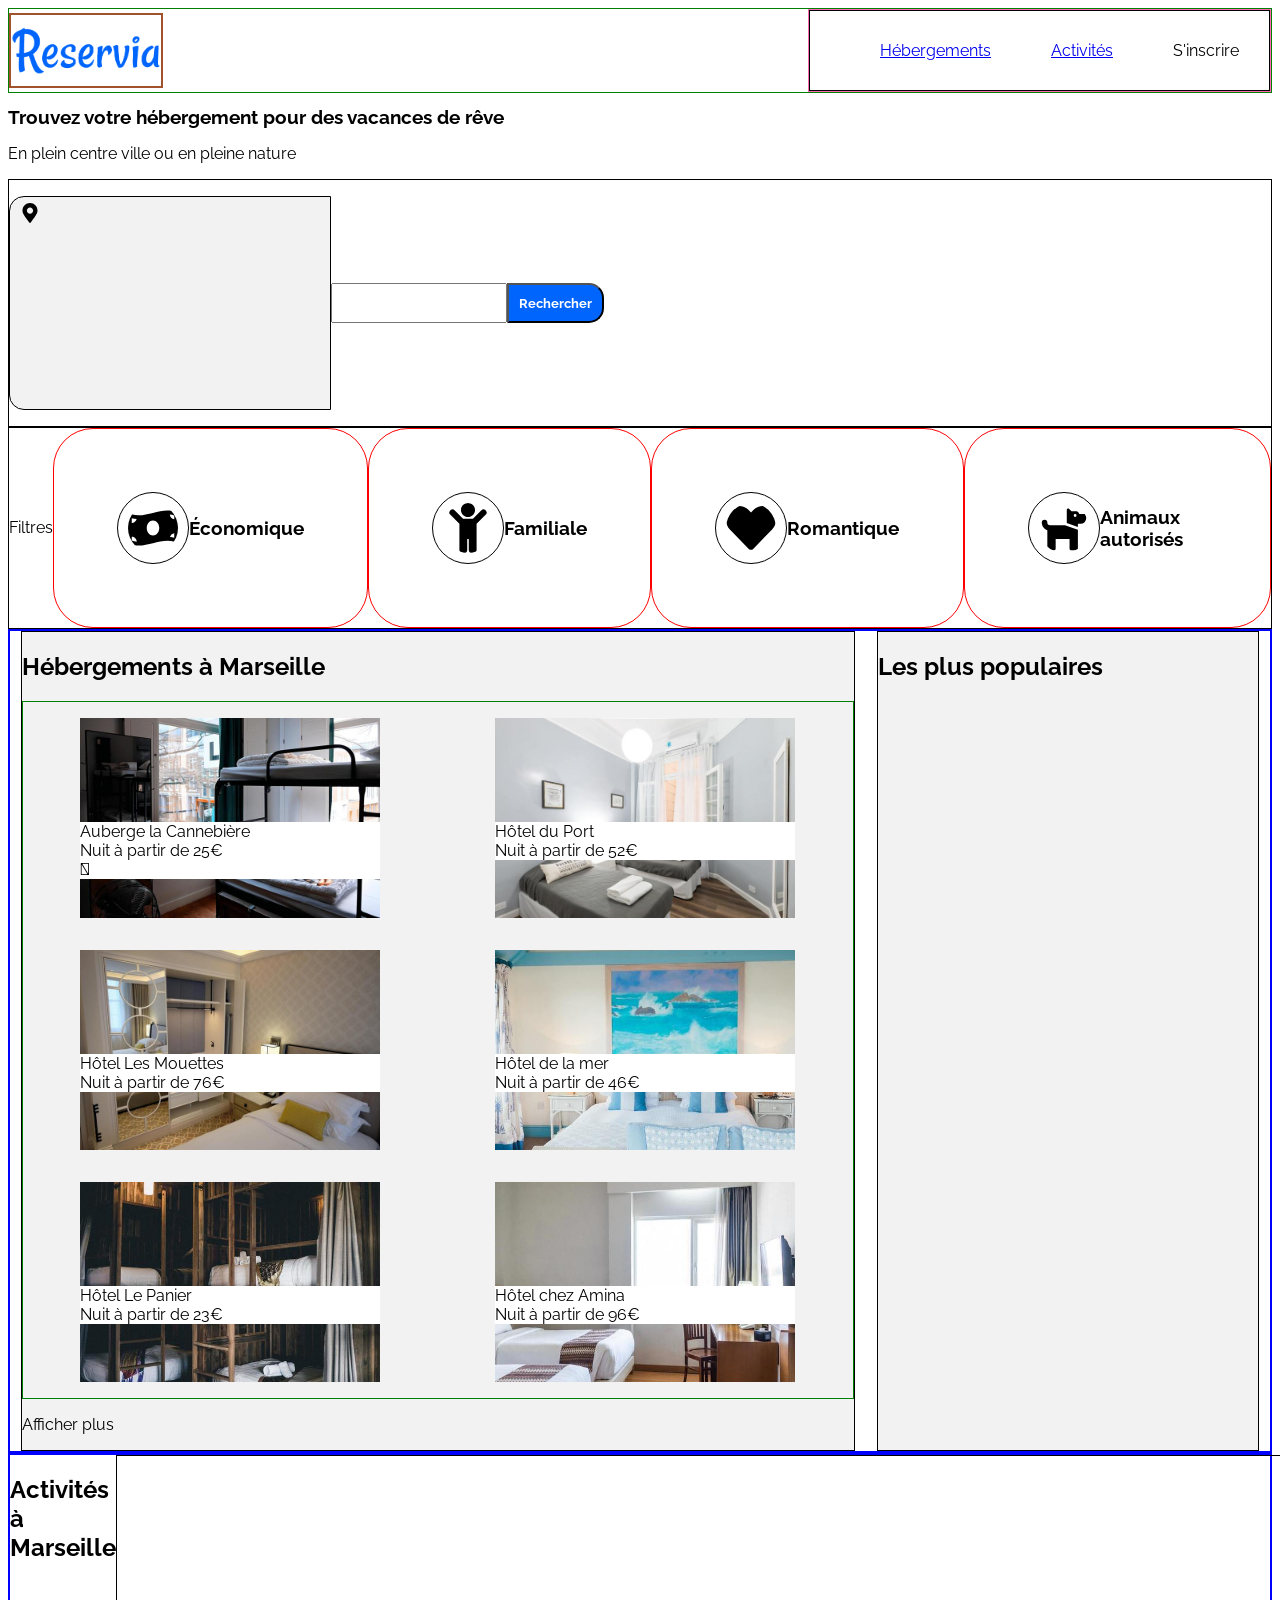
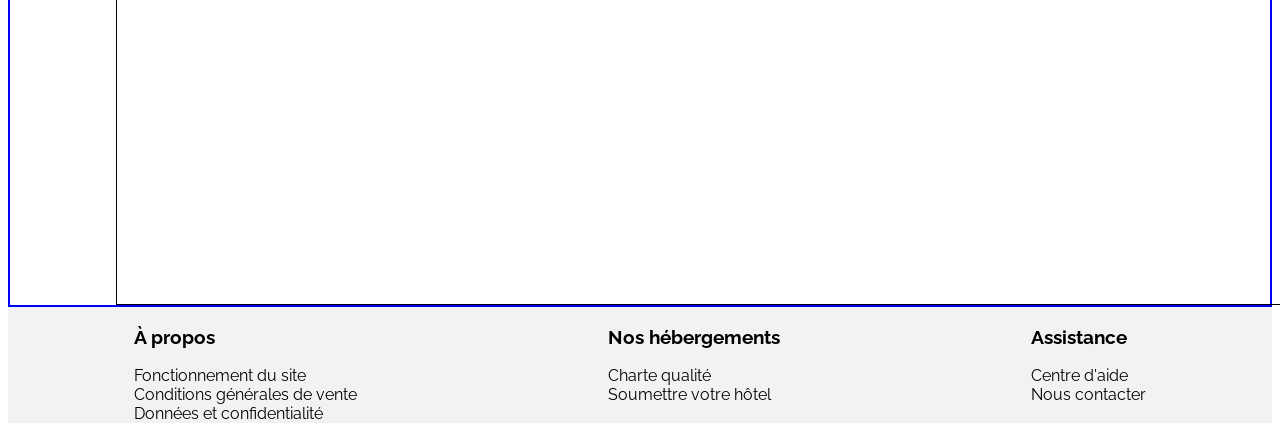
==== commit 9a147dde: "Merge pull request #1 from JBAlignan/Branch1 Branch1" ====
--- a/P2_alignan_jeanbaptiste/index.html
+++ b/P2_alignan_jeanbaptiste/index.html
@@ -1,338 +1,190 @@
-<!Doctype html>
-
-<html lang="fr">
-    <head>
-        <meta charset="UTF-8">
-        <meta name="viewport" content="width=device-width, initial-scale=1.0">
-        <!-- Open Graph data -->
-        <meta property="og:title" content="Reservia"/>
-        <meta property="og:type" content="website"/>
-        <meta property="og:url" content="http://www.reservia.com/"/>
-        <meta property="og:image" content="http://example.com/image.jpg"/>
-        <meta property="og:description" content="Trouvez votre hébergement pour des vacances de rêve"/>
-        <!-- Twitter Card data -->
-        <meta name="twitter:card" content="Rerservia, le site de location d'hébergements en France">
-        <meta name="twitter:site" content="@publisher_handle">
-        <meta name="twitter:title" content="Reservia">
-        <meta name="twitter:description" content="Trouvez votre hébergement pour des vacances de rêve">
-        <meta name="twitter:creator" content="Jean-Baptiste ALIGNAN">
-        <!-- Twitter Summary card images must be at least 200x200px -->
-        <meta name="twitter:image" content="http://www.example.com/image.jpg">
-        <link rel="stylesheet" href="style.css">
-        <!-- Police 'Raleway' de Google font-->
-        <link href="https://fonts.googleapis.com/css2?family=Raleway:wght@400;700&display=swap" rel="stylesheet"> 
-        <link rel="stylesheet" href="https://use.fontawesome.com/releases/v5.15.1/css/all.css" integrity="sha384-vp86vTRFVJgpjF9jiIGPEEqYqlDwgyBgEF109VFjmqGmIY/Y4HV4d3Gp2irVfcrp" crossorigin="anonymous">
-        <title>Reservia</title>
-    </head>
-
-    <body>
-
-        <header>
-            <div id="menuDesktop"> <!--Première partie du menu; non visible pour Iphone-->
-                <img src="Projet2-Reservia/images/logo/Reservia@3x.png" title="Reservia" alt="Logo Reservia" class="logo">
-                <nav>
-                    <ul>
-                        <li><a href="#hebergements">Hébergements</a></li>
-                        <li><a href="#activites">Activités</a></li>
-                        <li><a href="">S'inscrire</a></li>
-                    </ul>
-                </nav>
-            </div>
-
-            <div id="menuIPhone"> <!--Première partie du menu; visible uniquement pour l'IPhone-->
-                <nav>
-                    <ul>
-                        <li><img src="Projet2-Reservia/images/logo/Reservia@3x.png" title="Reservia" alt="Logo Reservia" class="logo"></li>
-                        <li><a href="">S'inscrire</a></li>
-                        <li><a href="#hebergements">Hébergements</a></li>
-                        <li><a href="#activites">Activités</a></li>
-                    </ul>
-                </nav>
-            </div>
-                
-                    <h1>Trouvez votre hébergement pour des vacances de rêve</h1>
-                    <p>En plein centre ville ou en pleine nature</p>
-                
-
-                <!--Barre de recherche-->
-                <form method="POST" action="traitement.php">
-                    <input type="text" name="town" id="town">
-                    <input type="submit" value="Rechercher">
-                    <span class="fas fa-search"></span>
-                </form>
-
-                <!--Filtre-->
-                <form method="POST" action="traitement.php">
-                    <p>Filtres</p>
-                    <input type="checkbox" name="economic" id="economic">
-                    <label for="economic">&#201;conomique</label>
-                    <input type="checkbox" name="family" id="family">
-                    <label for="family">Familial</label>
-                    <input type="checkbox" name="romantic" id="romantic">
-                    <label for="romantic">Romantique</label>
-                    <input type="checkbox" name="pet" id="pet">
-                    <label for="pet">Animaux autorisés</label>
-                </form>
-
-                <p>Plus de 500 logements sont disponibles dans cette ville</p>
-        </header>
-
-        <main>
-           <!--Première section
-        Recherche des hébergements et annonces les plus populaires-->
-            <section>
-                 <h2 id="hebergements"><strong>Hébergements à Marseille</strong></h2>
-            <!--Les hébergements-->
-                    <div>
-
-                        <article>
-
-                            <figure>
-                                    <a href=""><img src="Projet2-Reservia/images/hebergements/4_small/marcus-loke-WQJvWU_HZFo-unsplash.jpg" alt="Auberge la Cannebière"></a>
-                                    <figcaption>
-                                        <a href="">
-                                            <h3>Auberge la Cannebière</h3>
-                                            <p>Nuit à partir de <strong>25&euro;</strong></p>
-                                            <p>
-                                                <span class="fas fa-star fa-star-full"></span>
-                                                <span class="fas fa-star fa-star-full"></span>
-                                                <span class="fas fa-star fa-star-full"></span>
-                                                <span class="fas fa-star fa-star-full"></span>
-                                                <span class="fas fa-star fa-star-empty"></span>
-                                            </p>
-                                        </a>
-                                    </figcaption>
-                            </figure>
-
-                            <figure>
-                                    <a href=""><img src="Projet2-Reservia/images/hebergements/4_small/fred-kleber-gTbaxaVLvsg-unsplash.jpg" alt="Hôtel du Port"></a>
-                                    <figcaption>
-                                        <a href="">
-                                            <h3>Hôtel du Port</h3>
-                                            <p>Nuit à partir de 52<strong>&euro;</strong></p>
-                                            <p>
-                                                <span class="fas fa-star fa-star-full"></span>
-                                                <span class="fas fa-star fa-star-full"></span>
-                                                <span class="fas fa-star fa-star-full"></span>
-                                                <span class="fas fa-star fa-star-full"></span>
-                                                <span class="fas fa-star fa-star-full"></span>
-                                            </p>
-                                        </a>
-                                    </figcaption>
-                            </figure>
-
-                            <figure>
-                                    <a href=""><img src="Projet2-Reservia/images/hebergements/4_small/reisetopia-B8WIgxA_PFU-unsplash.jpg" alt="Hôtel Les Mouettes"></a>
-                                    <figcaption>
-                                        <a href="">
-                                            <h3>Hôtel Les Mouettes</h3>
-                                            <p>Nuit à partir de 76<strong>&euro;</strong></p>
-                                            <p>
-                                                <span class="fas fa-star fa-star-full"></span>
-                                                <span class="fas fa-star fa-star-full"></span>
-                                                <span class="fas fa-star fa-star-full"></span>
-                                                <span class="fas fa-star fa-star-full"></span>
-                                                <span class="fas fa-star fa-star-empty"></span>
-                                            </p>
-                                        </a>
-                                    </figcaption>
-                            </figure> 
-
-                            <figure>
-                                    <a href=""><img src="Projet2-Reservia/images/hebergements/4_small/annie-spratt-Eg1qcIitAuA-unsplash.jpg" alt="Hôtel de la mer"></a>
-                                    <figcaption>
-                                        <a href="">
-                                            <h3>Hôtel de la mer</h3>
-                                            <p>Nuit à partir de 46<strong>&euro;</strong></p>
-                                            <p>
-                                                <span class="fas fa-star fa-star-full"></span>
-                                                <span class="fas fa-star fa-star-full"></span>
-                                                <span class="fas fa-star fa-star-full"></span>
-                                                <span class="fas fa-star fa-star-empty"></span>
-                                                <span class="fas fa-star fa-star-empty"></span>
-                                            </p>
-                                        </a>
-                                    </figcaption>
-                            </figure>
-
-                            <figure>
-                                    <a href=""><img src="Projet2-Reservia/images/hebergements/4_small/nicate-lee-kT-ZyaiwBe0-unsplash.jpg" alt="Hôtel Le Panier"></a>
-                                    <figcaption>
-                                        <a href="">
-                                            <h3>Hôtel Le Panier</h3>
-                                            <p>Nuit à partir de <strong>23&euro;</strong></p>
-                                            <p>
-                                                <span class="fas fa-star fa-star-full"></span>
-                                                <span class="fas fa-star fa-star-full"></span>
-                                                <span class="fas fa-star fa-star-full"></span>
-                                                <span class="fas fa-star fa-star-full"></span>
-                                                <span class="fas fa-star fa-star-empty"></span>
-                                            </p>
-                                        </a>
-                                    </figcaption>
-                            </figure>
-
-                            <figure>
-                                    <a href=""><img src="Projet2-Reservia/images/hebergements/4_small/febrian-zakaria-M6S1WvfW68A-unsplash.jpg" alt="Hôtel chez Amina"></a>
-                                    <figcaption>
-                                        <a href="">
-                                            <h3>Hôtel chez Amina</h3>
-                                            <p>Nuit à partir de 96<strong>&euro;</strong></p>
-                                            <p>
-                                                <span class="fas fa-star fa-star-full"></span>
-                                                <span class="fas fa-star fa-star-full"></span>
-                                                <span class="fas fa-star fa-star-full"></span>
-                                                <span class="fas fa-star fa-star-full"></span>
-                                                <span class="fas fa-star fa-star-full"></span>
-                                            </p>
-                                        </a>
-                                    </figcaption>
-                            </figure>
-                    
-                            <p>Afficher plus</p>
-                        
-                        </article>
-                
-                <!--Aside, avec les hébergements par popularité-->
-                        <aside>
-                            <h2>Les plus populaires</h2>
-                                <div>
-
-                                    <figure>
-                                        <a href=""><img src="Projet2-Reservia/images/hebergements/2_large/emile-guillemot-Bj_rcSC5XfE-unsplash.jpg" alt="Hôtel Le soleil du matin"></a>
-                                        <figcaption>
-                                            <a href="">
-                                                <h3>Hôtel Le soleil du matin</h3>
-                                                <p>Nuit à partir de 128<strong>&euro;</strong></p>
-                                                <p>
-                                                    <span class="fas fa-star fa-star-full"></span>
-                                                    <span class="fas fa-star fa-star-full"></span>
-                                                    <span class="fas fa-star fa-star-full"></span>
-                                                    <span class="fas fa-star fa-star-full"></span>
-                                                    <span class="fas fa-star fa-star-full"></span>
-                                                </p>
-                                            </a>
-                                        </figcaption>
-                                    </figure>
-
-                                    <figure>
-                                        <a href=""><img src="Projet2-Reservia/images/hebergements/2_large/aw-creative-VGs8z60yT2c-unsplash.jpg" alt="Au coeur de l'eau Chambre d'hôte"></a>
-                                        <figcaption>
-                                            <a href="">
-                                                <h3>Au coeur de l'eau Chambre d'hôte</h3>
-                                                <p>Nuit à partir de 71<strong>&euro;</strong></p>
-                                                <p>
-                                                    <span class="fas fa-star fa-star-full"></span>
-                                                    <span class="fas fa-star fa-star-full"></span>
-                                                    <span class="fas fa-star fa-star-full"></span>
-                                                    <span class="fas fa-star fa-star-full"></span>
-                                                    <span class="fas fa-star fa-star-empty"></span>
-                                                </p>
-                                            </a>
-                                        </figcaption>
-                                    </figure>
-
-                                    <figure>
-                                        <a href=""><img src="Projet2-Reservia/images/hebergements/2_large/febrian-zakaria-sjvU0THccQA-unsplash.jpg" alt="Hôtel Tout bleu et Blanc"></a>
-                                        <figcaption>
-                                            <a href="">
-                                                <h3>Hôtel Tout bleu et Blanc</h3>
-                                                <p>Nuit à partir de 68<strong>&euro;</strong></p>
-                                                <p>
-                                                    <span class="fas fa-star fa-star-full"></span>
-                                                    <span class="fas fa-star fa-star-full"></span>
-                                                    <span class="fas fa-star fa-star-full"></span>
-                                                    <span class="fas fa-star fa-star-full"></span>
-                                                    <span class="fas fa-star fa-star-empty"></span>
-                                                </p>
-                                            </a>
-                                        </figcaption>
-                                    </figure>
-
-                                </div>
-                        </aside>
-                    
-                    </div>
-
-            </section>
-
-        </main>    
-
-        <!--Deuxième section-->
-        <!--Les activités de la ville-->
-            <section>
-                <h2 id="activites">Activités à Marseille</h2>
-
-                    <div class="gridSectionDeux"><!--Grid en Desktop, Flexbox pour les autres supports-->
-
-                        <figure id="ImageOne">
-                            <a href=""><img src="Projet2-Reservia/images/activites/1_xlarge/reno-laithienne-QUgJhdY5Fyk-unsplash.jpg" alt="Vieux Port"></a>
-                            <figcaption>
-                                <a href=""><h3>Vieux Port</h3></a>
-                            </figcaption>
-                        </figure>
-
-                        <figure id="ImageTwo">
-                            <a href=""><img src="Projet2-Reservia/images/activites/1_xlarge/paul-hermann-QFTrLdQIRhI-unsplash.jpg" alt="Fort de Pomègues"></a>
-                            <figcaption>
-                                <a href=""><h3>Fort de Pomègues</h3></a>
-                            </figcaption>
-                        </figure>
-
-                        <figure id="ImageThree">
-                            <a href=""><img src="Projet2-Reservia/images/activites/4_small/kevin-hikari-rV_Qd1l-VXg-unsplash.jpg" alt="&#206;les du Frioul"></a>                            
-                            <figcaption>
-                                <a href=""><h3>&#206;les du Frioul</h3></a>
-                            </figcaption>                       
-                        </figure>
-
-                        <figure id="ImageFour">
-                            <a href=""><img src="Projet2-Reservia/images/activites/1_xlarge/kilyan-sockalingum-NR8-cBCN3aI-unsplash.jpg" alt="Parc National des Calanques"></a>
-                            <figcaption>
-                                <a href=""><h3>Parc National des Calanques</h3></a>
-                            </figcaption>
-                        </figure>
-
-                        <figure id="ImageFive">
-                            <a href=""><img src="Projet2-Reservia/images/activites/1_xlarge/florian-wehde-xW9e8gdotxI-unsplash.jpg" alt="Notre-Dame-de-la-Garde"></a>
-                            <figcaption>
-                                <a href=""><h3>Notre-Dame-de-la-Garde</h3></a>
-                            </figcaption>
-                        </figure>
-
-                        <figure id="ImageSix">
-                            <a href=""><img src="Projet2-Reservia/images/activites/1_xlarge/lena-paulin-wH2-EJoDcV0-unsplash.jpg" alt="Parc Longchamp"></a>
-                            <figcaption>
-                                <a href=""><h3>Parc Longchamp</h3></a>
-                            </figcaption>
-                        </figure>
-
-                    </div>
-
-            </section>
- 
-        <!--Footer-->
-        <footer>
-            <div>
-            <h3>&#192; propos</h3>
-                <p>Fonctionnement du site</p>
-                <p>Conditions générales de vente</p>
-                <p>Données et confidentialité</p>
-            </div>
-
-            <div>
-            <h3>Nos hébergements</h3>
-                <p>Charte qualité</p>
-                <p>Soumettre votre hôtel</p>
-            </div>
-
-            <div>
-            <h3>Assistance</h3>
-                <p>Centre d'aide</p>
-                <p>Nous contacter</p>
-            </div>
-        </footer>
-        
-    </body>
-
+<!Doctype html>
+
+<html>
+    <head>
+        <meta charset="UTF-8">
+        <!-- Open Graph data -->
+        <meta property="og:title" content="Reservia"/>
+        <meta property="og:type" content="website"/>
+        <meta property="og:url" content="http://www.reservia.com/"/>
+        <meta property="og:image" content="http://example.com/image.jpg"/>
+        <meta property="og:description" content="Trouvez votre hébergement pour des vacances de rêve"/>
+        <!-- Twitter Card data -->
+        <meta name="twitter:card" content="Rerservia, le site de location d'hébergements en France">
+        <meta name="twitter:site" content="@publisher_handle">
+        <meta name="twitter:title" content="Reservia">
+        <meta name="twitter:description" content="Trouvez votre hébergement pour des vacances de rêve">
+        <meta name="twitter:creator" content="Jean-Baptiste ALIGNAN">
+        <!-- Twitter Summary card images must be at least 200x200px -->
+        <meta name="twitter:image" content="http://www.example.com/image.jpg">
+        <link rel="stylesheet" href="style.css">
+        <link href="https://fonts.googleapis.com/css2?family=Raleway:wght@100&display=swap" rel="stylesheet">
+        <link rel="stylesheet" href="https://cdnjs.cloudflare.com/ajax/libs/font-awesome/4.7.0/css/font-awesome.min.css">
+        <title>Reservia</title>
+    </head>
+
+    <body>
+
+        <header>
+            <div>
+                <img src="Projet 2 - Reservia/images/logo/Reservia@3x.png" title="Reservia" alt="Logo Reservia" id="logo">
+                <nav>
+                    <ul>
+                        <li><a href="#hebergements">Hébergements</a></li>
+                        <li><a href="#activites">Activités</a></li>
+                        <li>S'inscrire</li>
+                    </ul>
+                </nav>
+            </div>
+                
+                    <h1>Trouvez votre hébergement pour des vacances de rêve</h1>
+                    <p>En plein centre ville ou en pleine nature</p>
+                
+                <form method="POST" action="traitement.php">
+                    <figure id="placeholder">
+                        <img  src="Projet 2 - Reservia/images/icones/map-marker-alt-solid.svg" height="20px" width="20px">
+                    </figure>
+                    <input type="text" name="town" id="town">
+                    <input type="submit" value="Rechercher">
+                </form>
+
+                <form method="POST" action="traitement.php">
+                    <p>Filtres</p>
+                    <input type="checkbox" name="economic" id="economic">
+                    <label for="economic"><img  src="Projet 2 - Reservia/images/icones/money-bill-wave-solid.svg" class="icons">&#201;conomique</label>
+                    <input type="checkbox" name="family" id="family">
+                    <label for="family"><img  src="Projet 2 - Reservia/images/icones/child-solid.svg">Familiale</label>
+                    <input type="checkbox" name="romantic" id="romantic">
+                    <label for="romantic"><img  src="Projet 2 - Reservia/images/icones/heart-solid.svg" class="icons">Romantique</label>
+                    <input type="checkbox" name="pet" id="pet">
+                    <label for="pet"><img  src="Projet 2 - Reservia/images/icones/dog-solid.svg" class="icons">Animaux autorisés</label>
+                </form>
+        </header>
+
+
+        <!--Première section
+        Recherche des héergements et annonces les plus populaires-->
+        <section>
+            <article>
+                <h2>Hébergements à Marseille</h2>
+                    <div>
+                        <figure>
+                            <img src="Projet 2 - Reservia/images/hebergements/4_small/marcus-loke-WQJvWU_HZFo-unsplash.jpg">
+                            <figcaption>Auberge la Cannebière<br>
+                                        Nuit à partir de 25€<br>
+                                        <i class="fas fa-camera"></i>
+                                        </figcaption>
+                        </figure>
+                        <figure>
+                            <img src="Projet 2 - Reservia/images/hebergements/4_small/fred-kleber-gTbaxaVLvsg-unsplash.jpg">
+                            <figcaption>Hôtel du Port<br>
+                                        Nuit à partir de 52€</figcaption>
+                        </figure>
+                        <figure>
+                            <img src="Projet 2 - Reservia/images/hebergements/4_small/reisetopia-B8WIgxA_PFU-unsplash.jpg">
+                            <figcaption>Hôtel Les Mouettes<br>
+                                        Nuit à partir de 76€</figcaption>
+                        </figure>                                       
+                        <figure>
+                            <img src="Projet 2 - Reservia/images/hebergements/4_small/annie-spratt-Eg1qcIitAuA-unsplash.jpg">
+                            <figcaption>Hôtel de la mer<br>
+                                        Nuit à partir de 46€<br>
+                                        </figcaption>
+                        </figure>
+                        <figure>
+                            <img src="Projet 2 - Reservia/images/hebergements/4_small/nicate-lee-kT-ZyaiwBe0-unsplash.jpg" alt="">
+                        <figcaption>Hôtel Le Panier<br>
+                                    Nuit à partir de 23€</figcaption>
+                        </figure>
+                        <figure>
+                            <img src="Projet 2 - Reservia/images/hebergements/4_small/febrian-zakaria-M6S1WvfW68A-unsplash.jpg">
+                            <figcaption>Hôtel chez Amina<br>
+                                        Nuit à partir de 96€</figcaption>
+                        </figure>
+                    </div>                   
+                <p>Afficher plus</p>
+            </article>
+            
+            <aside class="containerTwo">
+                <h2>Les plus populaires</h2>
+                <div>
+                    <figure class="imageTown">
+                        <img src="" alt="">
+                        <figcaption></figcaption>
+                    </figure>
+                    <figure class="imageTown">
+                        <img src="" alt="">
+                        <figcaption></figcaption>
+                    </figure>
+                    <figure class="imageTown">
+                        <img src="" alt="">
+                        <figcaption></figcaption>
+                    </figure>
+                </div>
+            </aside>
+        </section>
+
+        <!--Deuxième section
+        Les activités de la ville-->
+        <section>
+            <h2 id="activites">Activités à Marseille</h2>
+            <div class="activities">
+                <div>
+                    <figure class="imageTown">
+                        <img src="" alt="">
+                        <figcaption></figcaption>
+                    </figure>
+                </div>
+                <div>
+                    <figure class="imageTown">
+                        <img src="" alt="">
+                        <figcaption></figcaption>
+                    </figure>
+                    <figure class="imageTown">
+                        <img src="" alt="">
+                        <figcaption></figcaption>
+                    </figure>
+                </div>
+                <div>
+                    <figure class="imageTown">
+                        <img src="" alt="">
+                        <figcaption></figcaption>
+                    </figure>
+                </div>
+                <div>
+                    <figure class="imageTown">
+                        <img src="" alt="">
+                        <figcaption></figcaption>
+                    </figure>
+                    <figure class="imageTown">
+                        <img src="" alt="">
+                        <figcaption></figcaption>
+                    </figure>
+                </div>
+            </div>
+        </section>
+ 
+        <!--Footer-->
+        <footer>
+            <div>
+            <h3>&#192; propos</h3>
+                <span>Fonctionnement du site</span>
+                <span>Conditions générales de vente</span>
+                <span>Données et confidentialité</span>
+            </div>
+            <div>
+            <h3>Nos hébergements</h3>
+                <span>Charte qualité</span>
+                <span>Soumettre votre hôtel</span>
+            </div>
+            <div>
+            <h3>Assistance</h3>
+                <span>Centre d'aide</span>
+                <span>Nous contacter</span>
+            </div>
+        </footer>
+        
+
+    </body>
+
 </html>
--- a/P2_alignan_jeanbaptiste/style.css
+++ b/P2_alignan_jeanbaptiste/style.css
@@ -1,1140 +1,147 @@
-*{
-    font-family: 'Raleway', sans-serif;
-}
-
-body{       /*Gestion de la disposition et les emplacements des parties du site*/
-    display: flex;
-    flex-direction: column;
-    justify-content: space-between;
-    margin: 0 0;
-}
-
-/*CSS du Header*/
-header, section{
-    margin: 0 2%;
-}
-
-#menuIPhone{
-    display: none;
-}
-
-.logo{
-    width: 100px;
-}
-
-header div:first-child{     /*Le Logo*/
-    display: flex;
-    justify-content: space-between;
-    align-items: center;
-    padding-top: 2em;
-}
-
-nav ul{
-    display: flex;
-    justify-content: space-between;
-    width: 32em;
-    margin: 0;
-    padding: 0;
-    list-style-type: none;
-}
-
-nav ul li{
-    text-align: center;
-    padding: 1em 1em;
-}
-
-a:link{
-    text-decoration: none;
-}
-
-nav ul li a{
-    padding: 1.9em 1em;
-}
-
-nav ul li a:hover{
-    color:  #0065FC;
-    border-top: 2px solid  #0065FC;
-    margin-top: 3em;
-}
-
-a:visited{
-    color: black;
-    text-decoration: none;
-}
-
-ul li:last-child a{
-    font-weight: bold;
-    color: #0065FC;
-}
-
-h1{
-    font: bold 1.2em 'Raleway', sans-serif;
-}
-
-form{
-    display: flex;
-    align-items: center;
-}
-
-form:first-of-type{
-    margin-bottom: 2em;
-}
-
-form:first-of-type::before{
-    display: flex;
-    justify-content: space-around;
-    align-items: center;
-    font-family: "Font Awesome 5 Free";
-    font-weight: 900;
-    content: "\f3c5";
-    width: 2.5em;
-    height: 2.5em;
-    border-radius: 10px 0 0 10px;
-    background-color: #F2F2F2;
-}
-
-input[type="text"]{
-    height: 2.75em;
-    border: 1px solid #F2F2F2;
-}
-
-input[type="submit"]{
-    background-color: #0065FC;
-    font-weight: bold;
-    color: #FFFFFF;
-    height: 3em;
-    padding: 0 15px;
-    border: 0;
-    border-radius: 0 10px 10px 0;
-}
-
-.fa-search::before{
-    display: none;
-}
-
-form p{
-    font: bolder 1em 'Raleway', sans-serif;
-    margin-right: 1%;
-    margin-left: 1%;
-}
-
-input[type="checkbox"]{
-    display: none;
-}
-
-header form:last-child{     /*La barre de Recherche*/
-    display: flex;
-}
-
-label[for]{
-    display: flex;
-    align-items: center;
-    justify-content: space-between;
-    height: 2.75em;
-    border: 2px solid #F2F2F2;
-    font: bold 1.2em 'Raleway', sans-serif;
-    padding-right: 1%;
-    border-radius: 40px;
-    font: bolder 1em 'Raleway', sans-serif;
-    margin: 0 1em;
-}
-
-label[for]:hover{
-    color: #FFFFFF;
-    background-color: #0065FC;
-}
-
-form>label::before{
-    display: flex;
-    justify-content: space-around;
-    align-items: center;
-    font-family: "Font Awesome 5 Free";
-    width: 2em;
-    height: 2em;
-    font-weight: 900;
-    font-size: 1.5em;
-    margin-right: 0.1em;
-    border-radius: 50%;
-    transform: translateX(-0.2em);
-    color: #0065FC;
-    background-color: #DEEBFF;
-
-}
-
-form label:first-of-type::before{
-    content: "\f53a";
-}
-
-label:nth-of-type(2)::before{
-    content:"\f1ae";
-}
-
-label:nth-of-type(3)::before{
-    content:"\f004";
-}
-
-label:last-child::before{
-    content: "\f6d3";
-}
-
-header p:last-child::before{
-    display: flex;
-    justify-content: space-around;
-    align-items: center;
-    font-family: "Font Awesome 5 Free";
-    width: 1em;
-    font-weight: 900;
-    font-size: 0.9em;
-    margin: 1%;
-    padding: 5px;
-    border: 2px solid  #F2F2F2;
-    border-radius: 50%;
-    color: #0065FC;
-    content: "\f129";
-}
-
-header p:last-child{
-    display: flex;
-    align-items: center;
-    font: 0.9em 'Raleway', sans-serif;
-}
-
-/*Fin du CSS du header*/
-
-main section > h2{
-    font: bold 1.4em 'Raleway', sans-serif;
-    padding-left: 2em;
-    position: relative;
-    top: 4em;
-}
-
-
-main section:first-of-type > div{/*Première Section "Hébergements" et Les plus populaires*/
-    display: flex;
-}
-
-article{
-    display: flex;
-    justify-content: space-around;
-    flex-wrap: wrap;
-    width: 57.4em;
-    padding: 6.5em 1.5em 0 1em;
-    border-radius: 20px;
-    background-color: #F2F2F2;
-}
-
-article figure{
-    width: 16.45em;
-    height: 14em;
-    margin: 0;
-    border-radius: 20px;
-    box-shadow: 5px 5px 18px -3px #B4B9BA;
-}
-
-article figure img{     /*Recouvrement des images dans figure(le contenant)*/
-    width: 100%;
-    height: 7.9em;
-    object-fit: cover;
-    border: 5px solid #FFFFFF;
-    border-radius: 20px 20px 0 0;
-}
-
-article figcaption{     /*Habillage CSS des légendes*/
-    position: relative;
-    bottom: 0.3em;
-    width: 17.95em;
-    height: 5.3em;
-    padding-top: 1em;
-    padding-left: 1em;
-    border-radius: 0 0 20px 20px;
-    font: 0.9em 'Raleway', sans-serif;
-    background-color: #FFFFFF;
-}
-
-article figcaption h3{
-    font: bolder 1.3em 'Raleway', sans-serif;
-    line-height: 0;
-    margin-top: 0em;
-}
-
-article figure p:last-of-type{
-    margin-top: 0.3em;
-    font: bolder 0.85em 'Raleway', sans-serif;
-}
-
-article > p{
-    position: relative;
-    right: 17em;
-    bottom: 1.3em;
-    align-self: center;
-    font: bolder 1.3em 'Raleway', sans-serif;
-}
-
-figcaption p{
-    font: 1.1em 'Raleway', sans-serif;
-}
-
-aside figcaption p:last-child{
-    margin-top: 3.5em;
-    font: 0.8em 'Raleway', sans-serif;
-}
-
-.fa-star-full{
-    color:#0065FC;
-}
-
-.fa-star-empty{
-    color: #F2F2F2;
-}
-
-aside{      /*Disposition des éléments du aside*/
-    display: flex;
-    flex-direction: column;
-    width: 32em;
-    margin-left: 3em;
-    border-radius: 20px;
-    background-color: #F2F2F2;
-}
-
-aside h2{
-    font: bold 1.4em 'Raleway', sans-serif;
-    margin: 2em 0 0.7em 2.5em;
-}
-
-aside h2::after{
-    font-family: "Font Awesome 5 Free";
-    font-weight: 900;
-    font-size: 1em;
-    content:"\f201";
-    margin-left: 7.3em;
-}
-
-aside div{      /*Disposition des hébergements dans la div du aside*/
-    display: flex;
-    flex-direction: column;
-}
-
-aside figure {
-    display: flex;
-    height: 11em;
-    border: 5px solid #FFFFFF;
-    border-radius: 20px;
-    box-shadow: 5px 5px 18px -3px #B4B9BA;
-}
-
-aside figure:last-of-type{
-    margin-bottom: 3em;
-}
-
-aside img{
-    width: 10em;
-    height: 11em;
-    object-fit: cover;
-    border-radius: 20px 0 0 20px;
-}
-
-aside figcaption{
-    height: 10em;
-    padding: 1em 2em 0 2em;
-    font: 1em 'Raleway', sans-serif;
-    line-height: normal;
-    border-radius: 0 15px 15px 0;
-    background-color: #FFFFFF;
-}
-
-aside h3{
-    margin-top: 0.5em;
-}
-
-body section:nth-child(3){
-    margin-top: 2em;
-}
-
-body section:nth-child(3) figure{
-    margin: 0;
-    box-shadow: 5px 5px 18px -3px #B4B9BA;
-}
-
-body section:nth-child(3) img{
-    width: 100%;
-    height: 100%;
-    object-fit: cover;
-}
-
-section:nth-of-type(2) h2{
-    font: bold 1.2em 'Raleway', sans-serif;
-    margin: 2.3em 0 1.5em 0;
-}
-
-.gridSectionDeux{       /*Disposition des images de la section 2 par un display:grid*/
-    display: grid;
-    grid-template-columns: repeat(4, 1fr);
-    grid-template-rows: 11em 1em 10em;
-    grid-gap: 3em;
-}
-
-.gridSectionDeux figure, img{
-    border-radius: 20px;
-}
-
-.gridSectionDeux figcaption{
-    position: relative;
-    bottom: 5em;
-    height: 3.8em;
-    padding-left: 5%;
-    border-radius: 0 0 20px 20px;
-    box-shadow: 5px 5px 18px -3px #B4B9BA;
-    background-color: #FFFFFF;
-    font: 0.9em 'Raleway', sans-serif;
-}
-
-.gridSectionDeux figcaption h3{
-    padding-top: 1em;
-}
-
-#ImageOne{
-    grid-column: 1 / 2;
-    grid-row: 1 / 4;
-}
-
-#ImageTwo{
-    grid-column: 2 / 3;
-    grid-row: 1 / 3;
-}
-
-#ImageThree{
-    grid-column: 2 / 3;
-    grid-row: 3 / 4;
-}
-
-#ImageFour{
-    grid-column: 3 / 4;
-    grid-row: 1 / 4;
-}
-
-#ImageFive{
-    grid-column: 4 / 5;
-    grid-row: 1 / 2;
-}
-
-#ImageSix{
-    grid-column: 4 / 5;
-    grid-row: 2 / 4;
-}
-
-/*Footer*/
-footer{
-    display: flex;
-    justify-content: space-between;
-    margin-top: 4em;
-    padding: 0 3%;
-    background-color: #F2F2F2;
-}
-
-footer div{
-    display: flex;
-    flex-direction: column;
-}
-
-footer div p{
-    line-height: 0.1em;
-}
-/*Fin du Footer*/
-
-
-/*Grand écran*/
-@media screen and (min-width: 1920px){
-
-    .logo{
-        width: 200px;
-    }
-
-    nav ul{
-        width: 42em;
-        padding-right: 2em;
-    }
-    
-    nav ul li{
-        font: 1.7em 'Raleway', sans-serif;
-    }
-
-    nav ul li a:hover{
-        border-top: 4px solid  #0065FC;
-    }
-
-    h1{
-        font: bold 2em 'Raleway', sans-serif;
-    }
-
-    h1 + p{
-        font: 1.6em 'Raleway', sans-serif;
-    }
-
-    form:first-of-type::before{
-        font-size: 2em;
-    }
-
-    input[type="text"]{
-        width: 40em;
-        height: 5.7em;
-        border: 1px solid #F2F2F2;
-    }
-
-    input[type="submit"]{
-        height: 2.8em;
-        font-size: 1.8em;
-    }
-
-    form p{
-        font-size: 1.7em;
-    }
-
-    form > label::before{
-        transform: translateX(-0.5em);
-    }
-
-    label[for]{
-        padding-right: 1.1em;
-        border-radius: 40px;
-        font-size: 1.7em;
-    }
-
-    header p:last-child{
-        font-size: 1.5em ;
-    }
-
-    main section > h2{
-        font-size: 1.7em;
-    }
-
-    article{
-        width: 66em;
-        padding-top: 7.5em
-    }
-
-    article figure{
-        width: 19em;
-        height: 19em;
-    }
-    
-    article figure img{
-        height: 10.9em;
-    }
-
-    article figure p:last-of-type{
-        font-size: 1em;
-    }
-    
-    article figcaption{
-        width: 15.3em;
-        font-size: 1.2em;
-    }
-    
-    article figcaption h3{
-        font: bolder 1.3em 'Raleway', sans-serif;
-        line-height: 0;
-        margin-top: 0em;
-    }
-    
-    article > p{
-        right: 13em;
-        bottom: 1em;
-        font-size: 1.8em;
-    }
-
-    aside{
-        width: 44em;
-    }
-
-    aside h2{
-        font-size: 1.7em;
-    }
-
-    aside h2::after{
-        margin-left: 12.5em;
-    }
-
-    aside figure{
-        height: 14em;
-    }
-
-    aside img{
-        width: 17em;
-        height: 14em;
-    }
-
-    aside figcaption{
-        width: 14em;
-        height: 9.9em;
-        font-size: 1.3em;
-    }
-
-    aside figcaption p:last-child{
-        margin-top: 3em;
-        font-size: 0.9em;
-    }
-
-    aside figure:nth-of-type(odd) p:last-of-type{
-        margin-top: 3em;
-    }
-
-    section:last-of-type h2{
-        font-size: 2em;
-    }
-
-    .gridSectionDeux{
-        grid-template-rows: 15em 5em 14em;
-    }
-
-    .gridSectionDeux figcaption{
-        bottom: 4.5em;
-        height: 3.8em;
-        font-size: 1.5em;
-    }
-
-    footer{
-        font-size: 1.6em;
-    }
-
-}
-
-
-/*Tablette paysage*/
-@media screen and (min-width: 800px) and (max-width: 1024px){
-
-    nav ul li a:focus{
-        color:  #0065FC;
-        border-top: 2px solid  #0065FC;
-        margin-top: 3em;
-    }
-
-    main section > div{
-        display: flex;
-        flex-direction: column-reverse;
-    }
-
-    main section > h2{
-        top: 22.5em;
-    }
-
-    aside{
-        width: auto;
-        margin: 0 0 1em 0;
-    }
-
-    aside h2::after{
-        font-family: "Font Awesome 5 Free";
-        font-weight: 900;
-        font-size: 1em;
-        content: "\f201";
-        margin-left: 29.8em;
-    }
-
-    aside div{
-        justify-content: space-around;
-        flex-direction: row;
-    }
-
-    aside figure{
-        display: flex;
-        flex-direction: column;
-        width: 17.55em;
-        height: 15em;
-        margin-right: 0;
-        margin-left: 0;
-        border-radius: 20px;
-    }
-
-    aside img{
-        width: 100%;
-        height: 7.9em;
-        border-radius: 20px 20px 0 0;
-    }
-
-    aside figcaption{
-        position: relative;
-        bottom: 0.2em;
-        height: 6.5em;
-        padding-top: 1.2em;
-        padding-bottom: 0.5em;
-        padding-left: 1em;
-        border-radius: 0 0 15px 15px;
-        font: 0.9em 'Raleway', sans-serif;
-    }
-
-    aside figure figcaption h3{
-        font: bolder 1.3em 'Raleway', sans-serif;
-        line-height: normal;
-        line-height: 0;
-        margin-top: 0 ;
-    }
-
-    aside figure:nth-of-type(2) figcaption{
-        height: 7.2em;
-        padding-top: 0.5em;
-    }
-
-    aside figure:nth-of-type(2) figcaption h3{
-        line-height: normal;
-    }
-
-    aside figure:nth-of-type(2) figcaption p{
-        line-height: 0;
-
-    }
-
-    aside figure p:last-of-type{
-        margin-top: 3em;
-        font: bolder 0.85em 'Raleway', sans-serif;
-    }
-
-    aside figure:nth-of-type(2) figcaption p:last-of-type{
-    margin-top: 1.9em;
-    }
-
-    article{
-        width: auto;
-        height: 37em;
-    }
-
-    article figure{
-        width: 17.55em;
-    }
-
-    article figcaption{
-        width: 19.15em;
-    }
-
-    .gridSectionDeux{
-        display: flex;
-        flex-wrap: wrap;
-    }
-
-    .gridSectionDeux figure{
-        width: 28em;
-        height: 18em;
-    }
-
-}
-
-/*Tablette portrait*/
-@media screen and (min-width: 400px) and (max-width: 799px){
-
-    nav ul{
-        justify-content: flex-end;
-    }
-
-    nav ul li a:focus{
-        color:  #0065FC;
-        border-top: 2px solid  #0065FC;
-        margin-top: 3em;
-    }
-
-    form:last-of-type{
-        flex-wrap: wrap;
-    }
-
-    form:last-of-type label:last-of-type{
-        margin-top: 0.5em;
-        margin-left: 9%;
-    }
-
-    main section > h2{
-        top: 37em;
-    }
-
-    main section > div{
-        display: flex;
-        flex-direction: column-reverse;
-    }
-
-    main section aside div{
-        display: grid;
-        grid-template-columns: repeat(2, 1fr);
-    }
-
-    aside figure:first-of-type{
-        grid-column: 1 / 2;
-        grid-row: 1 / 2;
-        justify-self: center;
-    }
-
-    aside figure:nth-of-type(2){
-        grid-column: 2 / 3;
-        grid-row: 1 / 2;
-        justify-self: center;
-    }
-
-    aside figure:last-of-type{
-        grid-column: 1 / 2;
-        grid-row: 2 / 3;
-        justify-self: center;
-    }
-
-    aside{
-        width: auto;
-        margin: 0 0 1em 0;
-    }
-
-    aside h2::after{
-        font-family: "Font Awesome 5 Free";
-        font-weight: 900;
-        font-size: 1em;
-        content: "\f201";
-        margin-left: 18.2em;
-    }
-
-    aside figure{
-        display: flex;
-        flex-direction: column;
-        width: 17.55em;
-        height: 15em;
-        margin-right: 0;
-        margin-left: 0;
-        border-radius: 20px;
-    }
-
-    aside img{
-        width: 100%;
-        height: 7.9em;
-        border-radius: 20px 20px 0 0;
-    }
-
-    aside figcaption{
-        position: relative;
-        bottom: 0.2em;
-        height: 6.5em;
-        padding-top: 1.2em;
-        padding-bottom: 0.5em;
-        padding-left: 1em;
-        border-radius: 0 0 15px 15px;
-        font: 0.9em 'Raleway', sans-serif;
-    }
-
-    aside figure figcaption h3{
-        font: bolder 1.3em 'Raleway', sans-serif;
-        line-height: normal;
-        line-height: 0;
-        margin-top: 0 ;
-    }
-
-    aside figure:nth-of-type(2) figcaption{
-        height: 7.2em;
-        padding-top: 0.5em;
-    }
-
-    aside figure:nth-of-type(2) figcaption h3{
-        line-height: normal;
-    }
-
-    aside figure:nth-of-type(2) figcaption p{
-        line-height: 0;
-    }
-
-    aside figure p:last-of-type{
-        margin-top: 3em;
-        font: bolder 0.85em 'Raleway', sans-serif;
-    }
-
-    aside figure:nth-of-type(2) figcaption p:last-of-type{
-        margin-top: 1.9em;
-    }
-
-    article{
-        width: auto;
-        margin-top: 2em;
-        margin-right: 0;
-        margin-left: 0;
-    }
-
-    article figure{
-        width: 17.55em;
-        margin: 1em;
-    }
-
-    article figcaption{
-        width: 19.15em;
-    }
-
-    article > p{
-        right: 12em;
-        bottom: 0.3em;
-    }
-
-    .gridSectionDeux{
-        display: flex;
-        flex-wrap: wrap;
-    }
-
-    .gridSectionDeux figure{
-        width: 21em;
-        height: 18em;
-    }
-}
-
-/*Iphone*/
-@media screen and (max-width: 399px){
-
-
-    header{
-        display: flex;
-        flex-direction: column;
-        align-items: center;
-        margin-top: 1em;
-    }
-
-    #menuDesktop{
-        display: none;
-    }
-
-    #menuIPhone{
-        display: block;
-        width: 100%;
-    }
-
-    nav ul{
-        flex-wrap: wrap;
-        width: 100%;
-        padding: 0;
-    }
-
-    nav ul li{
-        width: 50%;
-        padding: 0;
-    }
-
-    nav ul li:first-of-type{
-        text-align: start;
-        align-self: center;
-    }
-
-    .logo{
-        margin-left: 1em;
-    }
-
-    nav ul li:nth-of-type(2){
-        text-align: end;
-        align-self: center;
-    }
-
-    nav ul li:nth-of-type(2) a{
-        font: bold 1.1em 'Raleway', sans-serif;
-        color:  #0065FC;
-    }
-
-    nav ul li:nth-of-type(1n+3){
-        font: 1.1em 'Raleway', sans-serif;
-    }
-
-    nav ul li:nth-of-type(1n+3) a{
-        display: block;
-        height: 0em;
-        color: black;
-        border-bottom: 3px solid #F2F2F2;
-        font: 1em 'Raleway', sans-serif;
-    }
-
-    nav ul li:nth-of-type(1n+3) a:focus{
-        color: #0065FC;
-        border-bottom: 3px solid #0065FC;
-    }
-
-    h1{
-        margin-top: 1.5em;
-        padding-left: 1.1em;
-        font:  bold 1.3em 'Raleway', sans-serif;
-    }
-
-    h1 + p{
-        text-align: start;
-        margin-top: 0;
-        margin-left: -1em;
-    }
-
-    form:first-of-type::before{
-        width: 3em;
-        height: 3em;
-
-    }
-
-    form:first-of-type{
-        display: flex;
-        margin-bottom: 0;
-    }
-
-    input[type="text"]{
-        width: 77%;
-        height: 3.3em;
-        margin-right: -3%;
-    }
-
-
-    input[type="submit"]{
-        display: none;       
-    }
-
-    .fa-search::before{
-        display: flex;
-        justify-content: space-around;
-        align-items: center;
-        font-family: "Font Awesome 5 Free";
-        width: 3em;
-        height: 3em;
-        font-weight: 900;
-        font-size: 1em;
-        color: #FFFFFF;
-        background-color: #0065FC;
-        content:"\f002";
-        border-radius: 10px;
-    }
-
-    form:last-of-type{
-        display: flex;
-        flex-wrap: wrap;
-        padding-left: 1em;
-    }
-
-    form p{
-        margin-right: 41%;
-    }
-
-    label[for]{
-        margin-top: 1%;
-        margin-bottom: 1%;
-        padding-right: 1em;
-    }
-
-    header p:last-child{
-        margin-right: 0.5em;
-        margin-left: 1em;
-    }
-
-    header p:last-child::before{
-        width: 1.4em;
-    }
-
-    section, section div, article, .gridSectionDeux, footer{
-        display: flex;
-        flex-direction: column;
-        margin-left: 0;
-        margin-right: 0;
-    }
-
-    main section > div{
-        flex-direction: column-reverse;
-    }
-
-    aside, article{
-        width: auto;
-        padding: 0;
-        border-radius: 0;
-    }
-
-    h2{
-        margin-bottom: 1.5em;
-    }
-
-    figcaption p{
-        font: 1em 'Raleway', sans-serif;
-    }
-
-    main section > h2{
-        top: 34.5em;
-        margin-top: 1em;
-        padding-left: 1em;
-    }
-
-    aside{
-        margin-bottom: 4em;
-        margin-left: 0;
-        padding-bottom: 2em;
-    }
-
-    aside h2{
-        margin-left: 0.5em;
-    }
-    
-    aside h2::after{
-        margin-left: 8.5em;
-        font-size: 1.1em;
-    }
-
-    aside figure, article figure{
-        margin: 1% 1em;
-    }
-
-    aside figure{
-        display: flex;
-        height: 9em;
-    }
-
-    aside img{
-        width: 8.5em;
-        height: 9em;
-        border-radius: 15px 0 0 15px;
-    }
-
-    aside figcaption{
-        height: 8.5em;
-        padding: 0.5em 0 0 1em;
-    }
-
-    aside h3{
-        margin-top: 0;
-    }
-    
-    aside figcaption p:last-child{
-        margin-top: 2.5em;
-    }
-
-    article{
-        background-color: #FFFFFF;
-    }
-
-    article figure{
-        width: 20em;
-        height: 12em;
-        margin: 0.6em 1.5em;
-    }
-
-    article img{
-        width: 97%;
-        height: 7.9em;
-    }
-
-    article figcaption{
-        width: 21.9em;
-        height: 4.3em;
-        bottom: 1.3em;
-    }
-
-    article p:first-of-type{
-        margin-bottom: 0;
-    }
-
-    article > p{
-    position: static;
-    align-self: start;
-    margin-left: 0.5em;;
-    }
-
-    body section:nth-child(3){
-        margin-left: 1em;
-        margin-right: 1em;
-    }
-
-    body section:nth-child(3) figure{
-        width: 20em;
-        height: 12em;
-        margin: 0em 0.8em;
-    }
-
-    body section:nth-child(3) figcaption {
-        font: 1em 'Raleway', sans-serif;
-    }
-
-    footer{
-        margin: 5em 0 0 0;
-        padding: 1em 0 2em 1em;
-    }
+*{
+    font-family: 'Raleway', sans-serif;
+}
+
+#logo{
+    width: 150px;
+    border: 2px solid sienna;
+}
+
+header div:first-child{
+    display: flex;
+    justify-content: space-between;
+    align-items: center;
+    border: 1px solid green;
+}
+
+nav{
+    border: 1px solid hotpink;
+}
+
+nav ul{
+    display: flex;
+    list-style-type: none;
+    margin: 0;
+    border: 1px solid black;
+}
+
+nav ul li{
+    margin: 0 30px;
+    padding: 30px 0;
+}
+
+h1{
+    font: bold 1.2em 'Raleway', sans-serif;
+}
+
+form{
+    display: flex;
+    align-items: center;
+    border: 1px solid black;
+}
+
+#placeholder{
+    margin-right: 0;
+    margin-left: 0;
+    padding: 6px 10px 6px 10px;
+    background-color:  #F2F2F2;
+    border-radius: 15px 0 0 15px;
+    border: 1px solid black;
+}
+
+input[type="text"]{
+    padding: 10px 0 10px 0;
+}
+
+input[type="submit"]{
+    background-color: #0065FC;
+    font-weight: bold;
+    color: #FFFFFF;
+    padding: 10px;
+    border-radius: 0 15px 15px 0;
+}
+
+input[type="checkbox"]{
+    display: none;
+}
+
+label[for]{
+    display: flex;
+    align-items: center;
+    border: 1px solid red;
+    font: bold 1.2em 'Raleway', sans-serif;
+    padding: 5%;
+    border-radius: 40px;
+}
+
+label img{
+    width: 50px;
+    height: 50px;
+    border-radius: 50%;
+    font-size: 50px;
+    padding: 10px;
+    border: 1px solid black;
+}
+
+section{
+    border: 2px solid blue;
+    display: flex;
+    justify-content: space-around;
+}
+
+article{
+    background-color: #F2F2F2;
+    border: 1px solid black;
+    width: 66%;
+}
+
+article div{
+    border: 1px solid green;
+    display: flex;
+    justify-content: space-around;
+    flex-wrap: wrap;
+}
+
+figure{
+    width: 300px;
+    height: 200px;
+}
+
+article div figure img{
+    width: 100%;
+    height: 100%;
+    object-fit: cover;
+}
+
+figcaption{
+    position: relative;
+    bottom:100px;
+    background-color: #FFFFFF;
+}
+
+.containerTwo{
+    background-color: #F2F2F2;
+    border: 1px solid black;
+}
+
+.activities{
+    display: flex;
+    justify-content: space-around;
+    border: 1px solid black;
+}
+
+.imageTown img{
+    width: 100%;
+     object-fit: cover;
+}
+
+footer{
+    display: flex;
+    justify-content: space-around;
+    background-color: #F2F2F2;
+}
+
+footer div{
+    display: flex;
+    flex-direction: column;
 }
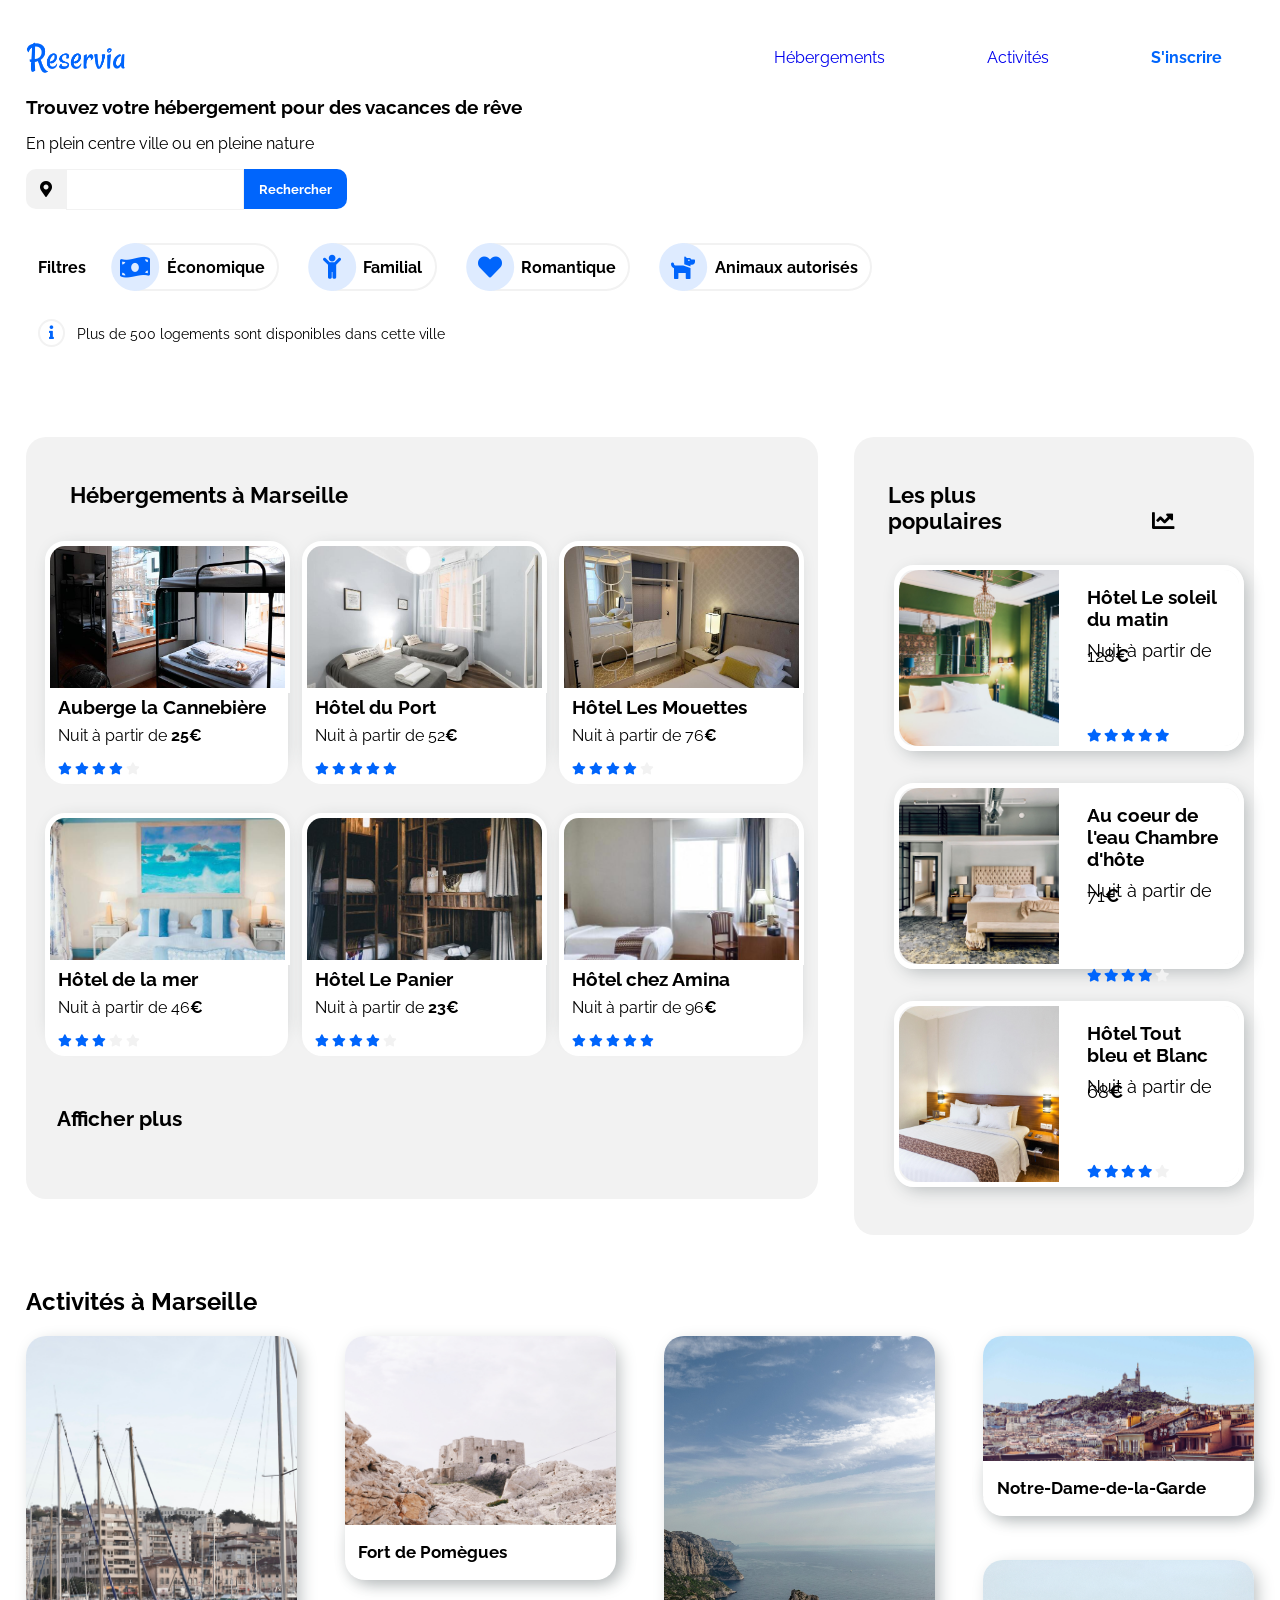
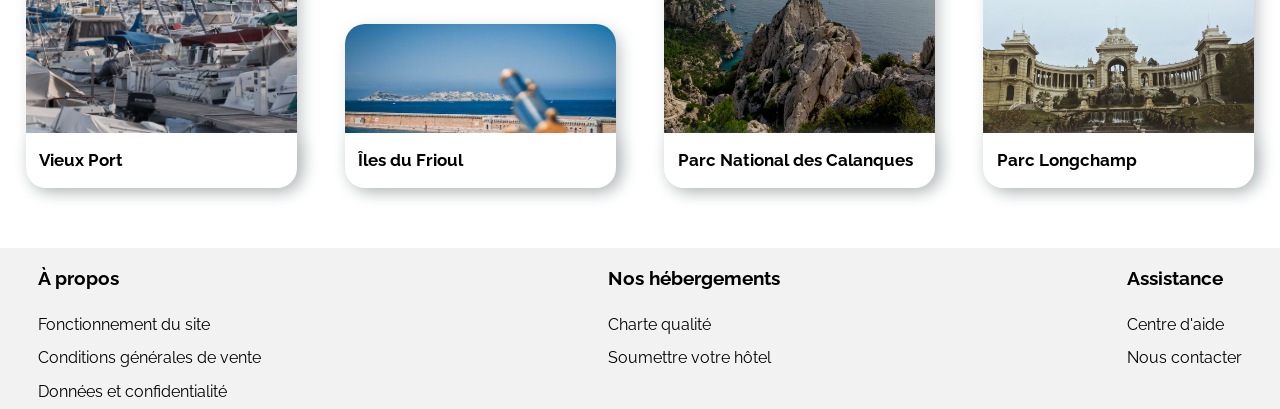
==== commit 8e5ac0f6: "Ajout de commentaires + remaniement de la partie responsive" ====
--- a/P2_alignan_jeanbaptiste/index.html
+++ b/P2_alignan_jeanbaptiste/index.html
@@ -1,190 +1,342 @@
-<!Doctype html>
-
-<html>
-    <head>
-        <meta charset="UTF-8">
-        <!-- Open Graph data -->
-        <meta property="og:title" content="Reservia"/>
-        <meta property="og:type" content="website"/>
-        <meta property="og:url" content="http://www.reservia.com/"/>
-        <meta property="og:image" content="http://example.com/image.jpg"/>
-        <meta property="og:description" content="Trouvez votre hébergement pour des vacances de rêve"/>
-        <!-- Twitter Card data -->
-        <meta name="twitter:card" content="Rerservia, le site de location d'hébergements en France">
-        <meta name="twitter:site" content="@publisher_handle">
-        <meta name="twitter:title" content="Reservia">
-        <meta name="twitter:description" content="Trouvez votre hébergement pour des vacances de rêve">
-        <meta name="twitter:creator" content="Jean-Baptiste ALIGNAN">
-        <!-- Twitter Summary card images must be at least 200x200px -->
-        <meta name="twitter:image" content="http://www.example.com/image.jpg">
-        <link rel="stylesheet" href="style.css">
-        <link href="https://fonts.googleapis.com/css2?family=Raleway:wght@100&display=swap" rel="stylesheet">
-        <link rel="stylesheet" href="https://cdnjs.cloudflare.com/ajax/libs/font-awesome/4.7.0/css/font-awesome.min.css">
-        <title>Reservia</title>
-    </head>
-
-    <body>
-
-        <header>
-            <div>
-                <img src="Projet 2 - Reservia/images/logo/Reservia@3x.png" title="Reservia" alt="Logo Reservia" id="logo">
-                <nav>
-                    <ul>
-                        <li><a href="#hebergements">Hébergements</a></li>
-                        <li><a href="#activites">Activités</a></li>
-                        <li>S'inscrire</li>
-                    </ul>
-                </nav>
-            </div>
-                
-                    <h1>Trouvez votre hébergement pour des vacances de rêve</h1>
-                    <p>En plein centre ville ou en pleine nature</p>
-                
-                <form method="POST" action="traitement.php">
-                    <figure id="placeholder">
-                        <img  src="Projet 2 - Reservia/images/icones/map-marker-alt-solid.svg" height="20px" width="20px">
-                    </figure>
-                    <input type="text" name="town" id="town">
-                    <input type="submit" value="Rechercher">
-                </form>
-
-                <form method="POST" action="traitement.php">
-                    <p>Filtres</p>
-                    <input type="checkbox" name="economic" id="economic">
-                    <label for="economic"><img  src="Projet 2 - Reservia/images/icones/money-bill-wave-solid.svg" class="icons">&#201;conomique</label>
-                    <input type="checkbox" name="family" id="family">
-                    <label for="family"><img  src="Projet 2 - Reservia/images/icones/child-solid.svg">Familiale</label>
-                    <input type="checkbox" name="romantic" id="romantic">
-                    <label for="romantic"><img  src="Projet 2 - Reservia/images/icones/heart-solid.svg" class="icons">Romantique</label>
-                    <input type="checkbox" name="pet" id="pet">
-                    <label for="pet"><img  src="Projet 2 - Reservia/images/icones/dog-solid.svg" class="icons">Animaux autorisés</label>
-                </form>
-        </header>
-
-
-        <!--Première section
-        Recherche des héergements et annonces les plus populaires-->
-        <section>
-            <article>
-                <h2>Hébergements à Marseille</h2>
-                    <div>
-                        <figure>
-                            <img src="Projet 2 - Reservia/images/hebergements/4_small/marcus-loke-WQJvWU_HZFo-unsplash.jpg">
-                            <figcaption>Auberge la Cannebière<br>
-                                        Nuit à partir de 25€<br>
-                                        <i class="fas fa-camera"></i>
-                                        </figcaption>
-                        </figure>
-                        <figure>
-                            <img src="Projet 2 - Reservia/images/hebergements/4_small/fred-kleber-gTbaxaVLvsg-unsplash.jpg">
-                            <figcaption>Hôtel du Port<br>
-                                        Nuit à partir de 52€</figcaption>
-                        </figure>
-                        <figure>
-                            <img src="Projet 2 - Reservia/images/hebergements/4_small/reisetopia-B8WIgxA_PFU-unsplash.jpg">
-                            <figcaption>Hôtel Les Mouettes<br>
-                                        Nuit à partir de 76€</figcaption>
-                        </figure>                                       
-                        <figure>
-                            <img src="Projet 2 - Reservia/images/hebergements/4_small/annie-spratt-Eg1qcIitAuA-unsplash.jpg">
-                            <figcaption>Hôtel de la mer<br>
-                                        Nuit à partir de 46€<br>
-                                        </figcaption>
-                        </figure>
-                        <figure>
-                            <img src="Projet 2 - Reservia/images/hebergements/4_small/nicate-lee-kT-ZyaiwBe0-unsplash.jpg" alt="">
-                        <figcaption>Hôtel Le Panier<br>
-                                    Nuit à partir de 23€</figcaption>
-                        </figure>
-                        <figure>
-                            <img src="Projet 2 - Reservia/images/hebergements/4_small/febrian-zakaria-M6S1WvfW68A-unsplash.jpg">
-                            <figcaption>Hôtel chez Amina<br>
-                                        Nuit à partir de 96€</figcaption>
-                        </figure>
-                    </div>                   
-                <p>Afficher plus</p>
-            </article>
-            
-            <aside class="containerTwo">
-                <h2>Les plus populaires</h2>
-                <div>
-                    <figure class="imageTown">
-                        <img src="" alt="">
-                        <figcaption></figcaption>
-                    </figure>
-                    <figure class="imageTown">
-                        <img src="" alt="">
-                        <figcaption></figcaption>
-                    </figure>
-                    <figure class="imageTown">
-                        <img src="" alt="">
-                        <figcaption></figcaption>
-                    </figure>
-                </div>
-            </aside>
-        </section>
-
-        <!--Deuxième section
-        Les activités de la ville-->
-        <section>
-            <h2 id="activites">Activités à Marseille</h2>
-            <div class="activities">
-                <div>
-                    <figure class="imageTown">
-                        <img src="" alt="">
-                        <figcaption></figcaption>
-                    </figure>
-                </div>
-                <div>
-                    <figure class="imageTown">
-                        <img src="" alt="">
-                        <figcaption></figcaption>
-                    </figure>
-                    <figure class="imageTown">
-                        <img src="" alt="">
-                        <figcaption></figcaption>
-                    </figure>
-                </div>
-                <div>
-                    <figure class="imageTown">
-                        <img src="" alt="">
-                        <figcaption></figcaption>
-                    </figure>
-                </div>
-                <div>
-                    <figure class="imageTown">
-                        <img src="" alt="">
-                        <figcaption></figcaption>
-                    </figure>
-                    <figure class="imageTown">
-                        <img src="" alt="">
-                        <figcaption></figcaption>
-                    </figure>
-                </div>
-            </div>
-        </section>
- 
-        <!--Footer-->
-        <footer>
-            <div>
-            <h3>&#192; propos</h3>
-                <span>Fonctionnement du site</span>
-                <span>Conditions générales de vente</span>
-                <span>Données et confidentialité</span>
-            </div>
-            <div>
-            <h3>Nos hébergements</h3>
-                <span>Charte qualité</span>
-                <span>Soumettre votre hôtel</span>
-            </div>
-            <div>
-            <h3>Assistance</h3>
-                <span>Centre d'aide</span>
-                <span>Nous contacter</span>
-            </div>
-        </footer>
-        
-
-    </body>
-
+<!Doctype html>
+
+<html lang="fr">
+    <head>
+        <meta charset="UTF-8">
+        <meta name="viewport" content="width=device-width, initial-scale=1.0">
+        <!-- Open Graph data -->
+        <meta property="og:title" content="Reservia"/>
+        <meta property="og:type" content="website"/>
+        <meta property="og:url" content="http://www.reservia.com/"/>
+        <meta property="og:image" content="http://example.com/image.jpg"/>
+        <meta property="og:description" content="Trouvez votre hébergement pour des vacances de rêve"/>
+        <!-- Twitter Card data -->
+        <meta name="twitter:card" content="Rerservia, le site de location d'hébergements en France">
+        <meta name="twitter:site" content="@publisher_handle">
+        <meta name="twitter:title" content="Reservia">
+        <meta name="twitter:description" content="Trouvez votre hébergement pour des vacances de rêve">
+        <meta name="twitter:creator" content="Jean-Baptiste ALIGNAN">
+        <!-- Twitter Summary card images must be at least 200x200px -->
+        <meta name="twitter:image" content="http://www.example.com/image.jpg">
+        <link rel="stylesheet" href="style.css">
+        <!-- Police 'Raleway' de Google font-->
+        <link href="https://fonts.googleapis.com/css2?family=Raleway:wght@400;700&display=swap" rel="stylesheet"> 
+        <link rel="stylesheet" href="https://use.fontawesome.com/releases/v5.15.1/css/all.css" integrity="sha384-vp86vTRFVJgpjF9jiIGPEEqYqlDwgyBgEF109VFjmqGmIY/Y4HV4d3Gp2irVfcrp" crossorigin="anonymous">
+        <title>Reservia</title>
+    </head>
+
+    <body>
+
+        <header>
+            <div id="menuDesktop"> <!--Première partie du menu; non visible pour Iphone-->
+                <img src="Projet2-Reservia/images/logo/Reservia@3x.png" title="Reservia" alt="Logo Reservia" class="logo">
+                <nav>
+                    <ul>
+                        <li><a href="#hebergements">Hébergements</a></li>
+                        <li><a href="#activites">Activités</a></li>
+                        <li><a href="">S'inscrire</a></li>
+                    </ul>
+                </nav>
+            </div>
+
+            <div id="menuIPhone"> <!--Première partie du menu; visible uniquement pour l'IPhone-->
+                <nav>
+                    <ul>
+                        <li><img src="Projet2-Reservia/images/logo/Reservia@3x.png" title="Reservia" alt="Logo Reservia" class="logo"></li>
+                        <li><a href="">S'inscrire</a></li>
+                        <li><a href="#hebergements">Hébergements</a></li>
+                        <li><a href="#activites">Activités</a></li>
+                    </ul>
+                </nav>
+            </div>
+                
+                    <h1>Trouvez votre hébergement pour des vacances de rêve</h1>
+                    <p>En plein centre ville ou en pleine nature</p>
+                
+
+                <!--Barre de recherche-->
+                <form method="POST" action="traitement.php">
+                    <input type="text" name="town" id="town">
+                    <input type="submit" value="Rechercher">
+                    <span class="fas fa-search"></span>
+                </form>
+
+                <!--Filtre-->
+                <form method="POST" action="traitement.php">
+                    <p>Filtres</p>
+                    <input type="checkbox" name="economic" id="economic">
+                    <label for="economic">&#201;conomique</label>
+                    <input type="checkbox" name="family" id="family">
+                    <label for="family">Familial</label>
+                    <input type="checkbox" name="romantic" id="romantic">
+                    <label for="romantic">Romantique</label>
+                    <input type="checkbox" name="pet" id="pet">
+                    <label for="pet">Animaux autorisés</label>
+                </form>
+
+                <p>Plus de 500 logements sont disponibles dans cette ville</p>
+        </header>
+
+        <main>
+           <!--Première section
+        Recherche des hébergements et annonces les plus populaires-->
+            <section>
+                 <h2 id="hebergements"><strong>Hébergements à Marseille</strong></h2>
+            <!--Les hébergements-->
+                    <div>
+
+                        <article>
+
+                            <div>
+
+                            <figure>
+                                    <a href=""><img src="Projet2-Reservia/images/hebergements/4_small/marcus-loke-WQJvWU_HZFo-unsplash.jpg" alt="Auberge la Cannebière"></a>
+                                    <figcaption>
+                                        <a href="">
+                                            <h3>Auberge la Cannebière</h3>
+                                            <p>Nuit à partir de <strong>25&euro;</strong></p>
+                                            <p>
+                                                <span class="fas fa-star fa-star-full"></span>
+                                                <span class="fas fa-star fa-star-full"></span>
+                                                <span class="fas fa-star fa-star-full"></span>
+                                                <span class="fas fa-star fa-star-full"></span>
+                                                <span class="fas fa-star fa-star-empty"></span>
+                                            </p>
+                                        </a>
+                                    </figcaption>
+                            </figure>
+
+                            <figure>
+                                    <a href=""><img src="Projet2-Reservia/images/hebergements/4_small/fred-kleber-gTbaxaVLvsg-unsplash.jpg" alt="Hôtel du Port"></a>
+                                    <figcaption>
+                                        <a href="">
+                                            <h3>Hôtel du Port</h3>
+                                            <p>Nuit à partir de 52<strong>&euro;</strong></p>
+                                            <p>
+                                                <span class="fas fa-star fa-star-full"></span>
+                                                <span class="fas fa-star fa-star-full"></span>
+                                                <span class="fas fa-star fa-star-full"></span>
+                                                <span class="fas fa-star fa-star-full"></span>
+                                                <span class="fas fa-star fa-star-full"></span>
+                                            </p>
+                                        </a>
+                                    </figcaption>
+                            </figure>
+
+                            <figure>
+                                    <a href=""><img src="Projet2-Reservia/images/hebergements/4_small/reisetopia-B8WIgxA_PFU-unsplash.jpg" alt="Hôtel Les Mouettes"></a>
+                                    <figcaption>
+                                        <a href="">
+                                            <h3>Hôtel Les Mouettes</h3>
+                                            <p>Nuit à partir de 76<strong>&euro;</strong></p>
+                                            <p>
+                                                <span class="fas fa-star fa-star-full"></span>
+                                                <span class="fas fa-star fa-star-full"></span>
+                                                <span class="fas fa-star fa-star-full"></span>
+                                                <span class="fas fa-star fa-star-full"></span>
+                                                <span class="fas fa-star fa-star-empty"></span>
+                                            </p>
+                                        </a>
+                                    </figcaption>
+                            </figure> 
+
+                            <figure>
+                                    <a href=""><img src="Projet2-Reservia/images/hebergements/4_small/annie-spratt-Eg1qcIitAuA-unsplash.jpg" alt="Hôtel de la mer"></a>
+                                    <figcaption>
+                                        <a href="">
+                                            <h3>Hôtel de la mer</h3>
+                                            <p>Nuit à partir de 46<strong>&euro;</strong></p>
+                                            <p>
+                                                <span class="fas fa-star fa-star-full"></span>
+                                                <span class="fas fa-star fa-star-full"></span>
+                                                <span class="fas fa-star fa-star-full"></span>
+                                                <span class="fas fa-star fa-star-empty"></span>
+                                                <span class="fas fa-star fa-star-empty"></span>
+                                            </p>
+                                        </a>
+                                    </figcaption>
+                            </figure>
+
+                            <figure>
+                                    <a href=""><img src="Projet2-Reservia/images/hebergements/4_small/nicate-lee-kT-ZyaiwBe0-unsplash.jpg" alt="Hôtel Le Panier"></a>
+                                    <figcaption>
+                                        <a href="">
+                                            <h3>Hôtel Le Panier</h3>
+                                            <p>Nuit à partir de <strong>23&euro;</strong></p>
+                                            <p>
+                                                <span class="fas fa-star fa-star-full"></span>
+                                                <span class="fas fa-star fa-star-full"></span>
+                                                <span class="fas fa-star fa-star-full"></span>
+                                                <span class="fas fa-star fa-star-full"></span>
+                                                <span class="fas fa-star fa-star-empty"></span>
+                                            </p>
+                                        </a>
+                                    </figcaption>
+                            </figure>
+
+                            <figure>
+                                    <a href=""><img src="Projet2-Reservia/images/hebergements/4_small/febrian-zakaria-M6S1WvfW68A-unsplash.jpg" alt="Hôtel chez Amina"></a>
+                                    <figcaption>
+                                        <a href="">
+                                            <h3>Hôtel chez Amina</h3>
+                                            <p>Nuit à partir de 96<strong>&euro;</strong></p>
+                                            <p>
+                                                <span class="fas fa-star fa-star-full"></span>
+                                                <span class="fas fa-star fa-star-full"></span>
+                                                <span class="fas fa-star fa-star-full"></span>
+                                                <span class="fas fa-star fa-star-full"></span>
+                                                <span class="fas fa-star fa-star-full"></span>
+                                            </p>
+                                        </a>
+                                    </figcaption>
+                            </figure>
+                        
+                            </div>
+                    
+                            <p>Afficher plus</p>
+                        
+                        </article>
+                
+                <!--Aside, avec les hébergements par popularité-->
+                        <aside>
+                            <h2>Les plus populaires</h2>
+                                <div>
+
+                                    <figure>
+                                        <a href=""><img src="Projet2-Reservia/images/hebergements/2_large/emile-guillemot-Bj_rcSC5XfE-unsplash.jpg" alt="Hôtel Le soleil du matin"></a>
+                                        <figcaption>
+                                            <a href="">
+                                                <h3>Hôtel Le soleil du matin</h3>
+                                                <p>Nuit à partir de 128<strong>&euro;</strong></p>
+                                                <p>
+                                                    <span class="fas fa-star fa-star-full"></span>
+                                                    <span class="fas fa-star fa-star-full"></span>
+                                                    <span class="fas fa-star fa-star-full"></span>
+                                                    <span class="fas fa-star fa-star-full"></span>
+                                                    <span class="fas fa-star fa-star-full"></span>
+                                                </p>
+                                            </a>
+                                        </figcaption>
+                                    </figure>
+
+                                    <figure>
+                                        <a href=""><img src="Projet2-Reservia/images/hebergements/2_large/aw-creative-VGs8z60yT2c-unsplash.jpg" alt="Au coeur de l'eau Chambre d'hôte"></a>
+                                        <figcaption>
+                                            <a href="">
+                                                <h3>Au coeur de l'eau Chambre d'hôte</h3>
+                                                <p>Nuit à partir de 71<strong>&euro;</strong></p>
+                                                <p>
+                                                    <span class="fas fa-star fa-star-full"></span>
+                                                    <span class="fas fa-star fa-star-full"></span>
+                                                    <span class="fas fa-star fa-star-full"></span>
+                                                    <span class="fas fa-star fa-star-full"></span>
+                                                    <span class="fas fa-star fa-star-empty"></span>
+                                                </p>
+                                            </a>
+                                        </figcaption>
+                                    </figure>
+
+                                    <figure>
+                                        <a href=""><img src="Projet2-Reservia/images/hebergements/2_large/febrian-zakaria-sjvU0THccQA-unsplash.jpg" alt="Hôtel Tout bleu et Blanc"></a>
+                                        <figcaption>
+                                            <a href="">
+                                                <h3>Hôtel Tout bleu et Blanc</h3>
+                                                <p>Nuit à partir de 68<strong>&euro;</strong></p>
+                                                <p>
+                                                    <span class="fas fa-star fa-star-full"></span>
+                                                    <span class="fas fa-star fa-star-full"></span>
+                                                    <span class="fas fa-star fa-star-full"></span>
+                                                    <span class="fas fa-star fa-star-full"></span>
+                                                    <span class="fas fa-star fa-star-empty"></span>
+                                                </p>
+                                            </a>
+                                        </figcaption>
+                                    </figure>
+
+                                </div>
+                        </aside>
+                    
+                    </div>
+
+            </section>
+
+        </main>    
+
+        <!--Deuxième section-->
+        <!--Les activités de la ville-->
+            <section>
+                <h2 id="activites">Activités à Marseille</h2>
+
+                    <div class="gridSectionDeux"><!--Grid en Desktop, Flexbox pour les autres supports-->
+
+                        <figure id="ImageOne">
+                            <a href=""><img src="Projet2-Reservia/images/activites/1_xlarge/reno-laithienne-QUgJhdY5Fyk-unsplash.jpg" alt="Vieux Port"></a>
+                            <figcaption>
+                                <a href=""><h3>Vieux Port</h3></a>
+                            </figcaption>
+                        </figure>
+
+                        <figure id="ImageTwo">
+                            <a href=""><img src="Projet2-Reservia/images/activites/1_xlarge/paul-hermann-QFTrLdQIRhI-unsplash.jpg" alt="Fort de Pomègues"></a>
+                            <figcaption>
+                                <a href=""><h3>Fort de Pomègues</h3></a>
+                            </figcaption>
+                        </figure>
+
+                        <figure id="ImageThree">
+                            <a href=""><img src="Projet2-Reservia/images/activites/4_small/kevin-hikari-rV_Qd1l-VXg-unsplash.jpg" alt="&#206;les du Frioul"></a>                            
+                            <figcaption>
+                                <a href=""><h3>&#206;les du Frioul</h3></a>
+                            </figcaption>                       
+                        </figure>
+
+                        <figure id="ImageFour">
+                            <a href=""><img src="Projet2-Reservia/images/activites/1_xlarge/kilyan-sockalingum-NR8-cBCN3aI-unsplash.jpg" alt="Parc National des Calanques"></a>
+                            <figcaption>
+                                <a href=""><h3>Parc National des Calanques</h3></a>
+                            </figcaption>
+                        </figure>
+
+                        <figure id="ImageFive">
+                            <a href=""><img src="Projet2-Reservia/images/activites/1_xlarge/florian-wehde-xW9e8gdotxI-unsplash.jpg" alt="Notre-Dame-de-la-Garde"></a>
+                            <figcaption>
+                                <a href=""><h3>Notre-Dame-de-la-Garde</h3></a>
+                            </figcaption>
+                        </figure>
+
+                        <figure id="ImageSix">
+                            <a href=""><img src="Projet2-Reservia/images/activites/1_xlarge/lena-paulin-wH2-EJoDcV0-unsplash.jpg" alt="Parc Longchamp"></a>
+                            <figcaption>
+                                <a href=""><h3>Parc Longchamp</h3></a>
+                            </figcaption>
+                        </figure>
+
+                    </div>
+
+            </section>
+ 
+        <!--Footer-->
+        <footer>
+            <div>
+            <h3>&#192; propos</h3>
+                <p>Fonctionnement du site</p>
+                <p>Conditions générales de vente</p>
+                <p>Données et confidentialité</p>
+            </div>
+
+            <div>
+            <h3>Nos hébergements</h3>
+                <p>Charte qualité</p>
+                <p>Soumettre votre hôtel</p>
+            </div>
+
+            <div>
+            <h3>Assistance</h3>
+                <p>Centre d'aide</p>
+                <p>Nous contacter</p>
+            </div>
+        </footer>
+        
+    </body>
+
 </html>
--- a/P2_alignan_jeanbaptiste/style.css
+++ b/P2_alignan_jeanbaptiste/style.css
@@ -1,147 +1,1373 @@
-*{
-    font-family: 'Raleway', sans-serif;
-}
-
-#logo{
-    width: 150px;
-    border: 2px solid sienna;
-}
-
-header div:first-child{
-    display: flex;
-    justify-content: space-between;
-    align-items: center;
-    border: 1px solid green;
-}
-
-nav{
-    border: 1px solid hotpink;
-}
-
-nav ul{
-    display: flex;
-    list-style-type: none;
-    margin: 0;
-    border: 1px solid black;
-}
-
-nav ul li{
-    margin: 0 30px;
-    padding: 30px 0;
-}
-
-h1{
-    font: bold 1.2em 'Raleway', sans-serif;
-}
-
-form{
-    display: flex;
-    align-items: center;
-    border: 1px solid black;
-}
-
-#placeholder{
-    margin-right: 0;
-    margin-left: 0;
-    padding: 6px 10px 6px 10px;
-    background-color:  #F2F2F2;
-    border-radius: 15px 0 0 15px;
-    border: 1px solid black;
-}
-
-input[type="text"]{
-    padding: 10px 0 10px 0;
-}
-
-input[type="submit"]{
-    background-color: #0065FC;
-    font-weight: bold;
-    color: #FFFFFF;
-    padding: 10px;
-    border-radius: 0 15px 15px 0;
-}
-
-input[type="checkbox"]{
-    display: none;
-}
-
-label[for]{
-    display: flex;
-    align-items: center;
-    border: 1px solid red;
-    font: bold 1.2em 'Raleway', sans-serif;
-    padding: 5%;
-    border-radius: 40px;
-}
-
-label img{
-    width: 50px;
-    height: 50px;
-    border-radius: 50%;
-    font-size: 50px;
-    padding: 10px;
-    border: 1px solid black;
-}
-
-section{
-    border: 2px solid blue;
-    display: flex;
-    justify-content: space-around;
-}
-
-article{
-    background-color: #F2F2F2;
-    border: 1px solid black;
-    width: 66%;
-}
-
-article div{
-    border: 1px solid green;
-    display: flex;
-    justify-content: space-around;
-    flex-wrap: wrap;
-}
-
-figure{
-    width: 300px;
-    height: 200px;
-}
-
-article div figure img{
-    width: 100%;
-    height: 100%;
-    object-fit: cover;
-}
-
-figcaption{
-    position: relative;
-    bottom:100px;
-    background-color: #FFFFFF;
-}
-
-.containerTwo{
-    background-color: #F2F2F2;
-    border: 1px solid black;
-}
-
-.activities{
-    display: flex;
-    justify-content: space-around;
-    border: 1px solid black;
-}
-
-.imageTown img{
-    width: 100%;
-     object-fit: cover;
-}
-
-footer{
-    display: flex;
-    justify-content: space-around;
-    background-color: #F2F2F2;
-}
-
-footer div{
-    display: flex;
-    flex-direction: column;
+*{
+    font-family: 'Raleway', sans-serif;
+}
+
+body{       /*Gestion de la disposition et les emplacements des parties du site*/
+    display: flex;
+    flex-direction: column;
+    justify-content: space-between;
+    margin: 0 0;
+}
+
+/*CSS du Header*/
+header, section{
+    margin: 0 2%;
+}
+
+/*Version visible pour IPhone*/
+#menuIPhone{
+    display: none;
+}
+
+/*Taille et emplacement du logo*/
+.logo{
+    width: 100px;
+}
+
+header div:first-child{
+    display: flex;
+    justify-content: space-between;
+    align-items: center;
+    padding-top: 2em;
+}
+
+/*Disposition et affichage du menu de navigaion*/
+nav ul{
+    display: flex;
+    justify-content: space-between;
+    width: 32em;
+    margin: 0;
+    padding: 0;
+    list-style-type: none;
+}
+
+nav ul li{
+    text-align: center;
+    padding: 1em 1em;
+}
+
+a:link{
+    text-decoration: none;
+}
+
+nav ul li a{
+    padding: 1.9em 1em;
+}
+
+nav ul li a:hover{
+    color:  #0065FC;
+    border-top: 2px solid  #0065FC;
+    margin-top: 3em;
+}
+
+a:visited{
+    color: black;
+    text-decoration: none;
+}
+
+ul li:last-child a{
+    font-weight: bold;
+    color: #0065FC;
+}
+
+h1{ /*Titre principal du site*/
+    font: bold 1.2em 'Raleway', sans-serif;
+}
+
+form{
+    display: flex;
+    align-items: center;
+}
+
+/*Premier formulaire: Barre de Recherche*/
+form:first-of-type{
+    margin-bottom: 2em;
+}
+
+form:first-of-type::before{ /*Icône Localisation*/
+    display: flex;
+    justify-content: space-around;
+    align-items: center;
+    font-family: "Font Awesome 5 Free";
+    font-weight: 900;
+    content: "\f3c5";
+    width: 2.5em;
+    height: 2.5em;
+    border-radius: 10px 0 0 10px;
+    background-color: #F2F2F2;
+}
+
+input[type="text"]{
+    height: 2.75em;
+    border: 1px solid #F2F2F2;
+}
+
+input[type="submit"]{
+    background-color: #0065FC;
+    font-weight: bold;
+    color: #FFFFFF;
+    height: 3em;
+    padding: 0 15px;
+    border: 0;
+    border-radius: 0 10px 10px 0;
+}
+
+.fa-search::before{    /*Icône de loupe pour version IPhone; non visible pour les autres tailles d'écran*/
+    display: none;
+}
+
+form p{
+    font: bolder 1em 'Raleway', sans-serif;
+    margin-right: 1%;
+    margin-left: 1%;
+}
+
+input[type="checkbox"]{ /*Display: none pour les checkbox*/
+    display: none;
+}
+
+header form:last-child{     /*La barre de Recherche*/
+    display: flex;
+}
+
+label[for]{ /*Apparence des options des filtres*/
+    display: flex;
+    align-items: center;
+    justify-content: space-between;
+    height: 2.75em;
+    border: 2px solid #F2F2F2;
+    font: bold 1.2em 'Raleway', sans-serif;
+    padding-right: 1%;
+    border-radius: 40px;
+    font: bolder 1em 'Raleway', sans-serif;
+    margin: 0 1em;
+}
+
+label[for]:hover{
+    color: #FFFFFF;
+    background-color: #0065FC;
+}
+
+form>label::before{ /*affichage des icônes des options des filtres*/
+    display: flex;
+    justify-content: space-around;
+    align-items: center;
+    font-family: "Font Awesome 5 Free";
+    width: 2em;
+    height: 2em;
+    font-weight: 900;
+    font-size: 1.5em;
+    margin-right: 0.1em;
+    border-radius: 50%;
+    transform: translateX(-0.2em);
+    color: #0065FC;
+    background-color: #DEEBFF;
+
+}
+
+form label:first-of-type::before{
+    content: "\f53a";
+}
+
+label:nth-of-type(2)::before{
+    content:"\f1ae";
+}
+
+label:nth-of-type(3)::before{
+    content:"\f004";
+}
+
+label:last-child::before{
+    content: "\f6d3";
+}
+
+header p:last-child::before{ /*Icône ! avant le dernier paragraphe du Header*/
+    display: flex;
+    justify-content: space-around;
+    align-items: center;
+    font-family: "Font Awesome 5 Free";
+    width: 1em;
+    font-weight: 900;
+    font-size: 0.9em;
+    margin: 1%;
+    padding: 5px;
+    border: 2px solid  #F2F2F2;
+    border-radius: 50%;
+    color: #0065FC;
+    content: "\f129";
+}
+
+header p:last-child{ /*Dernier paragraphe du header*/
+    display: flex;
+    align-items: center;
+    font: 0.9em 'Raleway', sans-serif;
+}
+/*Fin du CSS du header*/
+
+/*Première section*/
+main section:first-of-type{
+    width: auto;
+}
+
+main section > h2{ /*Titre de la première section "Hébergements"; titre de l'article pour l'utilisateur, gestion de la poistion et de la taille*/
+    font: bold 1.4em 'Raleway', sans-serif;
+    padding-left: 2em;
+    position: relative;
+    top: 4em;
+}
+
+main section:first-of-type > div{/*Première Section article + aside  ("Hébergements" et "Les plus populaires")*/
+    display: flex;
+}
+
+article{
+        width: 97%;
+}
+
+article div{ /*Gestion des contenus de la div en flex; gestion de l'apparence de la div*/
+    display: flex;
+    justify-content: space-around;
+    flex-wrap: wrap;
+    padding: 6.5em 1.5% 0 1%;
+    border-radius: 20px 20px 0 0;
+    background-color: #F2F2F2;
+}
+
+article figure{ /*Gestion de la taille et box-shadow des figures*/
+    width: 30.45%;
+    height: 14em;
+    margin: 0;
+    margin-bottom: 3em;
+    border-radius: 20px;
+    box-shadow: 5px 5px 18px -3px #B4B9BA;
+}
+
+article figure img{     /*Recouvrement des images dans figure(le contenant)*/
+    width: 100%;
+    height: 8.9em;
+    object-fit: cover;
+    border: 5px solid #FFFFFF;
+    border-radius: 20px 20px 0 0;
+}
+
+article figcaption{     /*Taille, couleur, et positionnement des légendes de l'article*/
+    position: relative;
+    bottom: 0.3em;
+    width: 98.1%;
+    height: 5.3em;
+    padding-top: 1em;
+    padding-left: 5.5%;
+    border-radius: 0 0 20px 20px;
+    font: 0.9em 'Raleway', sans-serif;
+    background-color: #FFFFFF;
+}
+
+article figcaption h3{ /*Titre des légendes*/
+    font: bolder 1.3em 'Raleway', sans-serif;
+    line-height: 0;
+    margin-top: 0em;
+}
+
+article figure p:last-of-type{ /*Gestion emplacement des tailles des étoiles (notation) dans les légendes de l'article*/
+    margin-top: 0.3em;
+    font: bolder 0.85em 'Raleway', sans-serif;
+}
+
+article > p{ /*Taille et position de "Afficher plus"*/
+    margin-top: 0;
+    margin-bottom: 0;
+    padding-top: 1em;
+    padding-left: 4%;
+    padding-bottom: 8.6%;
+    border-radius: 0 0 20px 20px;
+    font: bolder 1.3em 'Raleway', sans-serif;
+    background-color: #F2F2F2;
+}
+
+figcaption p{ /*Balise p des légendes article, aside et de la section 2*/
+    font: 1.1em 'Raleway', sans-serif;
+}
+
+.fa-star-full{ /*Etoiles bleues*/
+    color:#0065FC;
+}
+
+.fa-star-empty{ /*Etoiles Grises*/
+    color: #F2F2F2;
+}
+
+aside{      /*Disposition des éléments du aside*/
+    display: flex;
+    flex-direction: column;
+    width: 49%;
+    margin-left: 3%;
+    border-radius: 20px;
+    background-color: #F2F2F2;
+}
+
+aside h2{
+    font: bold 1.4em 'Raleway', sans-serif;
+    margin: 2em 0 0.7em 8.5%;
+}
+
+aside h2::after{    /*Icones de flèche*/
+    font-family: "Font Awesome 5 Free";
+    font-weight: 900;
+    font-size: 1em;
+    content:"\f201";
+    margin-left: 41%;;
+}
+
+aside div{      /*Disposition des hébergements dans la div du aside*/
+    display: flex;
+    flex-direction: column;
+}
+
+aside figure {  /*Gestion de la taille et box-shadow des figures*/
+    display: flex;
+    width: 85%;
+    height: 11em;
+    border: 5px solid #FFFFFF;
+    border-radius: 20px;
+    box-shadow: 5px 5px 18px -3px #B4B9BA;
+}
+
+aside figure:last-of-type{ /*Gestion de la marge inférieure de la figure dans sa div (conteneur)*/
+    margin-bottom: 3em;
+}
+
+aside img{
+    width: 10em;
+    height: 11em;
+    object-fit: cover;
+    border-radius: 20px 0 0 20px;
+}
+
+aside figcaption{
+    padding: 1em 4.5% 0 8%;
+    font: 1em 'Raleway', sans-serif;
+    line-height: normal;
+    border-radius: 0 15px 15px 0;
+    background-color: #FFFFFF;
+}
+
+aside h3{
+    margin-top: 0;
+}
+
+aside figcaption p{
+    line-height: 0.25;
+}
+
+aside figcaption p:last-child{
+    margin-top: 5.5em;
+    font: 0.8em 'Raleway', sans-serif;
+}
+/*Fin de la première section*/
+
+/*Début de la seconde section*/
+body section:nth-child(3){
+    margin-top: 2em;
+}
+
+body section:nth-child(3) figure{
+    margin: 0;
+    box-shadow: 5px 5px 18px -3px #B4B9BA;
+}
+
+body section:nth-child(3) img{
+    width: 100%;
+    height: 100%;
+    object-fit: cover;
+}
+
+section:nth-of-type(2) h2{ /*Titre de la seconde section*/
+    font: bold 1.2em 'Raleway', sans-serif;
+    margin: 2.3em 0 1.5em 0;
+}
+
+.gridSectionDeux{       /*Disposition des images de la section 2 par un display:grid*/
+    display: grid;
+    grid-template-columns: repeat(4, 1fr);
+    grid-template-rows: 11em 1em 10em;
+    grid-gap: 3em;
+}
+
+.gridSectionDeux figure, img{ /*Gestion des images*/
+    border-radius: 20px;
+}
+
+.gridSectionDeux figcaption{  /*Gestion des légendes*/
+    position: relative;
+    bottom: 5em;
+    height: 3.8em;
+    padding-left: 5%;
+    border-radius: 0 0 20px 20px;
+    box-shadow: 5px 5px 18px -3px #B4B9BA;
+    background-color: #FFFFFF;
+    font: 0.9em 'Raleway', sans-serif;
+}
+
+.gridSectionDeux figcaption h3{  /*Gestion des titres des légendes*/
+    padding-top: 1em;
+}
+
+#ImageOne{
+    grid-column: 1 / 2;
+    grid-row: 1 / 4;
+}
+
+#ImageTwo{
+    grid-column: 2 / 3;
+    grid-row: 1 / 3;
+}
+
+#ImageThree{
+    grid-column: 2 / 3;
+    grid-row: 3 / 4;
+}
+
+#ImageFour{
+    grid-column: 3 / 4;
+    grid-row: 1 / 4;
+}
+
+#ImageFive{
+    grid-column: 4 / 5;
+    grid-row: 1 / 2;
+}
+
+#ImageSix{
+    grid-column: 4 / 5;
+    grid-row: 2 / 4;
+}
+/*Fin de la deuxième section*/
+
+/*Footer*/
+footer{
+    display: flex;
+    justify-content: space-between;
+    margin-top: 4em;
+    padding: 0 3%;
+    background-color: #F2F2F2;
+}
+
+footer div{
+    display: flex;
+    flex-direction: column;
+}
+
+footer div p{
+    line-height: 0.1em;
+}
+/*Fin du Footer*/
+
+/*Partie media queries*/
+
+/*Ecran 4K (Mdn)*/
+@media screen and (min-width: 3840px){
+
+    .logo{
+        width: 300px;
+    }
+
+    nav ul{
+        width: 65em;
+        padding-right: 2em;
+    }
+    
+    nav ul li{
+        font: 2.7em 'Raleway', sans-serif;
+    }
+
+    nav ul li a:hover{
+        border-top: 4px solid  #0065FC;
+    }
+
+    nav ul li a{
+        padding-top: 1em;
+    }
+
+    h1{
+        font: bold 3em 'Raleway', sans-serif;
+    }
+
+    h1 + p{
+        font: 2.6em 'Raleway', sans-serif;
+    }
+
+    form:first-of-type::before{
+        font-size: 4em;
+        border-radius: 30px 0 0 30px;
+    }
+
+    input[type="text"]{
+        width: 60em;
+        height: 11.6em;
+        border: 3px solid #F2F2F2;
+    }
+
+    input[type="submit"]{
+        height: 3.7em;
+        font-size: 2.7em;
+    }
+
+    form p{
+        font-size: 2.4em;
+    }
+
+    form > label::before{
+        transform: translateX(-0.5em);
+    }
+
+    label[for]{
+        padding-right: 1.1em;
+        border-radius: 40px;
+        font-size: 2.4em;
+        border: 3px solid #F2F2F2;
+    }
+
+    header p:last-child{
+        font-size: 1.9em ;
+    }
+
+    main section > h2{
+        width: 65.45%;
+        padding-top: 2em;
+        border-radius: 20px 20px 0 0; 
+        background-color: #F2F2F2;
+        font-size: 2.8em;
+    }
+
+    article{
+        width: 70%;
+        padding-top: 7.5em
+    }
+
+    article figure{
+        width: 27%;
+        height: 25em;
+    }
+    
+    article figure img{
+        height: 15em;
+    }
+
+    article figure p:last-of-type{
+        font-size: 1em;
+    }
+    
+    article figcaption{
+        width: 95.9%;
+        font-size: 1.5em;
+    }
+    
+    article figcaption h3{
+        font: bolder 1.3em 'Raleway', sans-serif;
+        line-height: 0;
+        margin-top: 0em;
+    }
+    
+    article > p{
+        font-size: 2.8em;
+    }
+
+    aside{
+        width: 30%;
+    }
+
+    aside h2::after{
+        margin-left: 8.5em;
+        font-size: 1.2em;
+    }
+
+    aside figure{
+        height: 20em;
+    }
+
+    aside img{
+        width: 22em;
+        height: 20em;
+    }
+
+    aside figcaption{
+        width: 54%;
+        height: 10.8em;
+        font-size: 1.7em;
+    }
+
+    aside figcaption p:last-child{
+        margin-top: 0;
+        font-size: 0.9em;
+        line-height: 10;
+    }
+
+    aside figure:nth-of-type(odd) p:last-of-type{
+        line-height: 13;
+    }
+
+    section h2{
+        font-size: 2.8em;
+    }
+
+    .gridSectionDeux{
+        grid-template-rows: 15em 5em 14em;
+    }
+
+    .gridSectionDeux figcaption{
+        bottom: 4.5em;
+        height: 3.8em;
+        font-size: 2em;
+    }
+
+    footer{
+        font-size: 1.8em;
+    }
+
+}
+
+/*Ecran 4k (Chrome)*/
+@media screen and (min-width: 2560px) and (max-width: 3839px){
+    main section > h2{
+        width: 61%;
+    }
+
+    aside h2::after{
+        margin-left: 55%;
+    }
+
+    aside div{
+        align-items: center;
+    }
+
+    aside figure{
+        width: 75%;
+    }
+
+    aside img{
+        width: 12em;
+    }
+
+    aside figcaption{
+        width: 56%;
+    }
+}
+
+/*Grand écran; 1080 Full HD (Mdn); */
+@media screen and (min-width: 1920px) and (max-width: 2559px){
+   
+
+    .logo{
+        width: 200px;
+    }
+
+    nav ul{
+        width: 50em;
+    }
+    
+    nav ul li{
+        font: 1.7em 'Raleway', sans-serif;
+    }
+
+    nav ul li a:hover{
+        border-top: 4px solid  #0065FC;
+    }
+
+    nav ul li a{
+        padding-top: 1.5em;
+    }
+
+    h1{
+        font: bold 2.3em 'Raleway', sans-serif;
+    }
+
+    h1 + p{
+        font: 2em 'Raleway', sans-serif;
+    }
+
+    form:first-of-type::before{
+        font-size: 2em;
+        border-radius: 20px 0 0 20px;
+    }
+
+    input[type="text"]{
+        width: 40em;
+        height: 5.4em;
+        border: 3px solid #F2F2F2;
+    }
+
+    input[type="submit"]{
+        height: 2.9em;
+        font-size: 1.7em;
+    }
+
+    form p{
+        font-size: 1.7em;
+    }
+
+    form > label::before{
+        transform: translateX(-0.5em);
+    }
+
+    label[for]{
+        padding-right: 1.1em;
+        border-radius: 40px;
+        font-size: 1.7em;
+        border: 3px solid #F2F2F2;
+    }
+
+    header p:last-child{
+        font-size: 1.3em ;
+    }
+
+    main section > h2{
+        width: 60.4%;
+        padding-top: 2em;
+        padding-left: 1.5em;
+        border-radius: 20px 20px 0 0; 
+        background-color: #F2F2F2;
+        font-size: 2em;
+    }
+
+    article{
+        width: 63%;
+        padding-top: 3.7em
+    }
+
+    article figure{
+        width: 31%;
+        height: 20.7em;
+    }
+    
+    article figure img{
+        height: 12em;
+    }
+
+    article figure p:last-of-type{
+        font-size: 1em;
+    }
+    
+    article figcaption{
+        width: 97.3%;
+        font-size: 1.3em;
+    }
+    
+    article figcaption h3{
+        font: bolder 1.3em 'Raleway', sans-serif;
+        line-height: 0;
+        margin-top: 0em;
+    }
+    
+    article > p{
+        font-size: 2em;
+    }
+
+    aside{
+        width: 34%;
+    }
+
+    aside h2::after{
+        margin-left: 6.5em;
+        font-size: 1em;
+    }
+
+    aside figure{
+        height: 14em;
+    }
+
+    aside img{
+        width: 14em;
+        height: 14em;
+    }
+
+    aside figcaption{
+        width: 56%;
+        height: 9em;
+        font-size: 1.4em;
+    }
+
+    aside figcaption p:last-child{
+        margin-top: 0;
+        font-size: 0.9em;
+        line-height: 6;
+    }
+
+    aside figure:nth-of-type(odd) p:last-of-type{
+        line-height: 6;
+    }
+
+    section h2{
+        font-size: 2em;
+    }
+
+    .gridSectionDeux{
+        grid-template-rows: 15em 5em 14em;
+    }
+
+    .gridSectionDeux figcaption{
+        bottom: 4.5em;
+        height: 3.8em;
+        font-size: 1.5em;
+    }
+
+    footer{
+        font-size: 1.6em;
+    } 
+}
+
+/*Tablette paysage; Ipad GalaxyS9 portrait (Mdn); Laptop (Chrome)*/
+@media screen and (min-width: 800px) and (max-width: 1024px){
+
+    nav ul li a:focus{
+        color:  #0065FC;
+        border-top: 2px solid  #0065FC;
+        margin-top: 3em;
+    }
+
+    main section > div{
+        display: flex;
+        flex-direction: column-reverse;
+    }
+
+    main section > h2{
+        top: 22.5em;
+    }
+
+    aside{
+        width: auto;
+        margin: 0 0 1em 0;
+    }
+
+    aside h2{
+        margin-left: 2.5%;
+    }
+
+    aside h2::after{
+        font-family: "Font Awesome 5 Free";
+        font-weight: 900;
+        font-size: 1em;
+        content: "\f201";
+        margin-left: 74%;
+    }
+
+    aside div{
+        justify-content: space-around;
+        flex-direction: row;
+    }
+
+    aside figure{
+        display: flex;
+        flex-direction: column;
+        width: 28.55%;
+        height: 15em;
+        margin-right: 0;
+        margin-left: 0;
+        border-radius: 20px;
+    }
+
+    aside img{
+        width: 100%;
+        height: 7.9em;
+        border-radius: 20px 20px 0 0;
+    }
+
+    aside figcaption{
+        position: relative;
+        bottom: 0.2em;
+        height: 6.5em;
+        padding-top: 1.2em;
+        padding-bottom: 0.5em;
+        padding-left: 1em;
+        border-radius: 0 0 15px 15px;
+        font: 0.9em 'Raleway', sans-serif;
+    }
+
+    aside figure figcaption h3{
+        font: bolder 1.3em 'Raleway', sans-serif;
+        line-height: normal;
+        line-height: 0;
+        margin-top: 0 ;
+    }
+
+    aside figure:nth-of-type(2) figcaption{
+        height: 7.2em;
+        padding-top: 0.5em;
+    }
+
+    aside figure:nth-of-type(2) figcaption h3{
+        line-height: normal;
+    }
+
+    aside figure:nth-of-type(2) figcaption p{
+        line-height: 0;
+
+    }
+
+    aside figure p:last-of-type{
+        margin-top: 4.4em;
+        font: bolder 0.85em 'Raleway', sans-serif;
+    }
+
+    aside figure:nth-of-type(2) figcaption p:last-of-type{
+    margin-top: 1.9em;
+    }
+
+    article{
+        width: auto;
+        height: 37em;
+    }
+
+    article figure{
+        width: 17.55em;
+    }
+
+    article figcaption{
+        width: 19.15em;
+    }
+
+    article > p{
+        padding-bottom: 2.6em;
+    }
+
+    body section:nth-child(3){
+        margin-top: 28em;
+    }
+
+    .gridSectionDeux{
+        display: flex;
+        flex-wrap: wrap;
+    }
+
+    .gridSectionDeux figure{
+        width: 46%;
+        height: 18em;
+    }
+
+}
+
+/*Tablette portrait; Ipad GalaxyS9 portrait (Mdn); Tablet 768px (Chrome)*/
+@media screen and (min-width: 427px) and (max-width: 799px){
+
+    nav ul{
+        justify-content: flex-end;
+    }
+
+    nav ul li a:focus{
+        color:  #0065FC;
+        border-top: 2px solid  #0065FC;
+        margin-top: 3em;
+    }
+
+    form:last-of-type{
+        flex-wrap: wrap;
+    }
+
+    form:last-of-type label:last-of-type{
+        margin-top: 0.5em;
+        margin-left: 10.5%;
+    }
+
+    main section > h2{
+        top: 37em;
+    }
+
+    main section > div{
+        flex-direction: column-reverse;
+    }
+
+    main section aside div{
+        display: grid;
+        grid-template-columns: repeat(2, 1fr);
+    }
+
+    aside figure:first-of-type{
+        grid-column: 1 / 2;
+        grid-row: 1 / 2;
+        justify-self: center;
+    }
+
+    aside figure:nth-of-type(2){
+        grid-column: 2 / 3;
+        grid-row: 1 / 2;
+        justify-self: center;
+    }
+
+    aside figure:last-of-type{
+        grid-column: 1 / 2;
+        grid-row: 2 / 3;
+        justify-self: center;
+    }
+
+    aside{
+        width: auto;
+        margin: 0 0 1em 0;
+    }
+
+    aside h2::after{
+        font-family: "Font Awesome 5 Free";
+        font-weight: 900;
+        font-size: 1em;
+        content: "\f201";
+        margin-left: 60%;
+    }
+
+    aside figure{
+        display: flex;
+        flex-direction: column;
+        width: 75%;
+        height: 15em;
+        margin-right: 0;
+        margin-left: 0;
+        border-radius: 20px;
+    }
+
+    aside img{
+        width: 100%;
+        height: 7.9em;
+        border-radius: 20px 20px 0 0;
+    }
+
+    aside figcaption{
+        position: relative;
+        bottom: 0.2em;
+        height: 6.5em;
+        padding-top: 1.2em;
+        padding-bottom: 0.5em;
+        padding-left: 4%;
+        border-radius: 0 0 15px 15px;
+        font: 0.9em 'Raleway', sans-serif;
+    }
+
+    aside figure figcaption h3{
+        font: bolder 1.3em 'Raleway', sans-serif;
+        line-height: 0;
+        margin-top: 0 ;
+    }
+
+    aside figure:nth-of-type(2) figcaption{
+        height: 7.2em;
+        padding-top: 0.5em;
+    }
+
+    aside figure:nth-of-type(2) figcaption h3{
+        line-height: normal;
+    }
+
+    aside figure:nth-of-type(2) figcaption p{
+        line-height: 0;
+    }
+
+    aside figure p:last-of-type{
+        margin-top: 4.5em;
+        font: bolder 0.85em 'Raleway', sans-serif;
+    }
+
+    aside figure:nth-of-type(2) figcaption p:last-of-type{
+        margin-top: 1.9em;
+    }
+
+    article{
+        width: auto;
+        margin-top: 2em;
+        margin-right: 0;
+        margin-left: 0;
+    }
+
+    article div{
+        padding: 6em 0 0 0;
+    }
+
+    article figure{
+        width: 17.55em;
+        margin: 1em;
+    }
+
+    article figcaption{
+        width: 19.15em;
+    }
+
+    article > p{
+        right: 12em;
+        bottom: 0.3em;
+    }
+
+    .gridSectionDeux{
+        display: flex;
+        flex-wrap: wrap;
+        margin-left: 1%;
+    }
+
+    .gridSectionDeux figure{
+        width: 46%;
+        height: 18em;
+    }
+}
+
+/*Iphone 6/7/8 iOS11 Safari (Mdn); Mobile M/L (Chrome)*/
+@media screen and (max-width: 426px){
+
+
+    header{
+        display: flex;
+        flex-direction: column;
+        align-items: center;
+        margin-top: 1em;
+    }
+
+    #menuDesktop{
+        display: none;
+    }
+
+    #menuIPhone{
+        display: block;
+        width: 100%;
+    }
+
+    nav ul{
+        flex-wrap: wrap;
+        width: 100%;
+        padding: 0;
+    }
+
+    nav ul li{
+        width: 50%;
+        padding: 0;
+    }
+
+    nav ul li:first-of-type{
+        text-align: start;
+        align-self: center;
+    }
+
+    .logo{
+        margin-left: 1em;
+    }
+
+    nav ul li:nth-of-type(2){
+        text-align: end;
+        align-self: center;
+    }
+
+    nav ul li:nth-of-type(2) a{
+        font: bold 1.1em 'Raleway', sans-serif;
+        color:  #0065FC;
+    }
+
+    nav ul li:nth-of-type(1n+3){
+        font: 1.1em 'Raleway', sans-serif;
+    }
+
+    nav ul li:nth-of-type(1n+3) a{
+        display: block;
+        height: 0em;
+        color: black;
+        border-bottom: 3px solid #F2F2F2;
+        font: 1em 'Raleway', sans-serif;
+    }
+
+    nav ul li:nth-of-type(1n+3) a:focus{
+        color: #0065FC;
+        border-bottom: 3px solid #0065FC;
+    }
+
+    h1{
+        margin-top: 1.5em;
+        padding-left: 1.1em;
+        font:  bold 1.3em 'Raleway', sans-serif;
+    }
+
+    h1 + p{
+        text-align: start;
+        margin-top: 0;
+        margin-left: -1em;
+    }
+
+    form:first-of-type::before{
+        width: 3em;
+        height: 3em;
+
+    }
+
+    form:first-of-type{
+        display: flex;
+        margin-bottom: 0;
+    }
+
+    input[type="text"]{
+        width: 77%;
+        height: 3.3em;
+        margin-right: -3%;
+    }
+
+    input[type="submit"]{
+        display: none;       
+    }
+
+    .fa-search::before{
+        display: flex;
+        justify-content: space-around;
+        align-items: center;
+        font-family: "Font Awesome 5 Free";
+        width: 3em;
+        height: 3em;
+        font-weight: 900;
+        font-size: 1em;
+        color: #FFFFFF;
+        background-color: #0065FC;
+        content:"\f002";
+        border-radius: 10px;
+    }
+
+    form:last-of-type{
+        display: flex;
+        flex-wrap: wrap;
+        padding-left: 1em;
+    }
+
+    form p{
+        margin-right: 41%;
+    }
+
+    label[for]{
+        margin-top: 1%;
+        margin-bottom: 1%;
+        padding-right: 1em;
+    }
+
+    header p:last-child{
+        margin-right: 0.5em;
+        margin-left: 1em;
+    }
+
+    header p:last-child::before{
+        width: 1.4em;
+    }
+
+    section, section div, article, .gridSectionDeux, footer{
+        display: flex;
+        flex-direction: column;
+        margin-left: 0;
+        margin-right: 0;
+    }
+
+    main section > div{
+        flex-direction: column-reverse;
+    }
+
+    aside, article{
+        width: auto;
+        padding: 0;
+        border-radius: 0;
+    }
+
+    h2{
+        margin-bottom: 1.5em;
+    }
+
+    figcaption p{
+        font: 1em 'Raleway', sans-serif;
+    }
+
+    main section > h2{
+        top: 32.5em;
+        margin-top: 1em;
+        padding-left: 1em;
+    }
+
+    aside{
+        margin-bottom: 4em;
+        margin-left: 0;
+    }
+
+    aside h2{
+        margin-left: 0.5em;
+    }
+    
+    aside h2::after{
+        margin-left: 31%;
+        font-size: 1.1em;
+    }
+
+    aside figure, article figure{
+        margin: 1% 1em;
+    }
+
+    aside figure{
+        display: flex;
+        height: 9em;
+    }
+
+    aside img{
+        width: 8.5em;
+        height: 9em;
+        border-radius: 15px 0 0 15px;
+    }
+
+    aside figcaption{
+        height: 8.5em;
+        padding: 0.5em 0 0 1em;
+    }
+
+    aside h3{
+        margin-top: 0;
+    }
+    
+    aside figcaption p:last-child{
+        margin-top: 2.5em;
+    }
+
+    article div{
+        background-color: #FFFFFF;
+        padding: 0;
+        padding-top: 2.5em;
+    }
+
+    article figure{
+        width: 84%;
+        height: 13em;
+        margin: 0.6em 1.5em;
+    }
+
+    article img{
+        width: 97%;
+        height: 7.9em;
+        box-shadow: 5px 5px 18px -3px #B4B9BA;
+    }
+
+    article figcaption{
+        width: 97.5%;
+        height: 4.3em;
+        bottom: 1.3em;
+        box-shadow:     5px 5px 18px -3px #B4B9BA;
+    }
+
+    article p:first-of-type{
+        margin-bottom: 0;
+    }
+
+    article > p{
+    margin-top: 1em;
+    margin-left: 3.5%;
+    background-color: #FFFFFF;
+    }
+
+    body section:nth-child(3){
+        margin-left: 1%;
+        margin-right: 1%;
+    }
+
+    body section:nth-child(3) figure{
+        width: 93%;
+        height: 12em;
+        margin: 0 3.5%;
+    }
+
+    body section:nth-child(3) figcaption {
+        font: 1em 'Raleway', sans-serif;
+    }
+
+    footer{
+        margin: 5em 0 0 0;
+        padding: 1em 0 2em 10%;
+    }
 }
